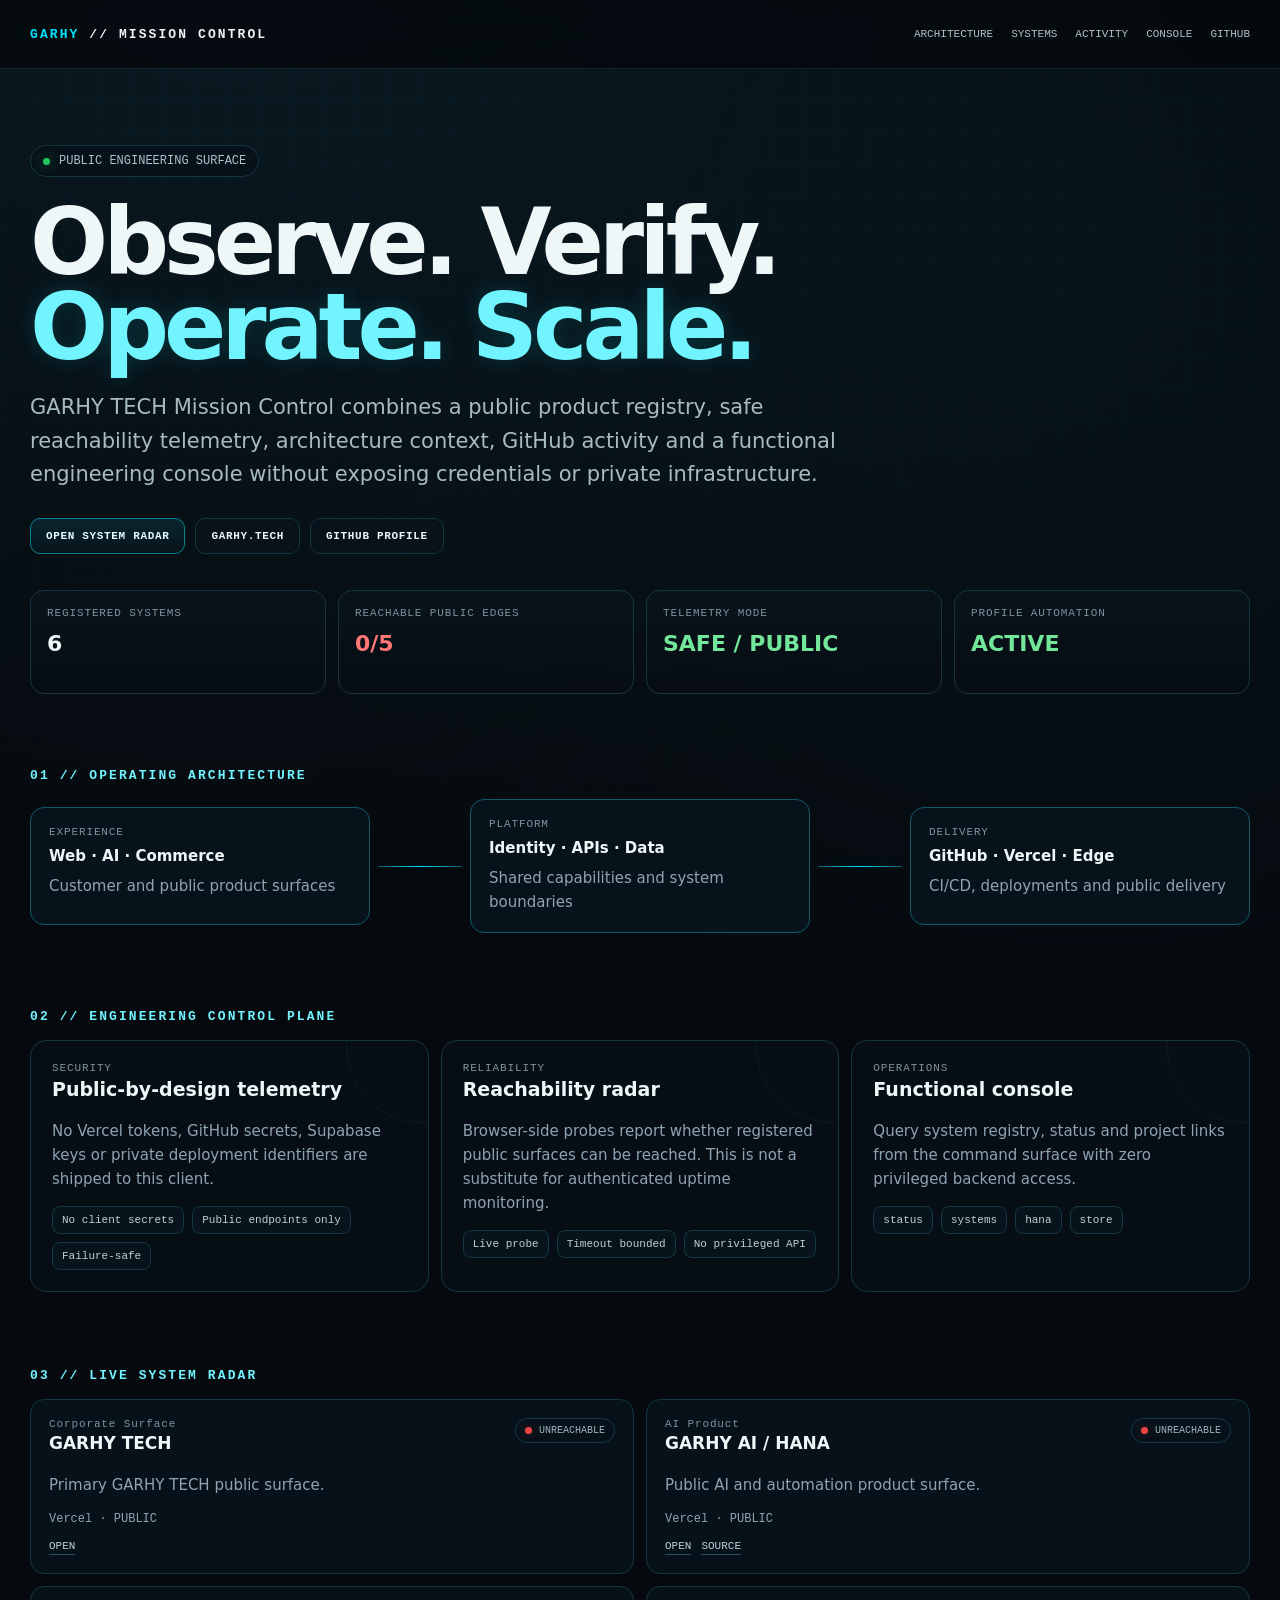
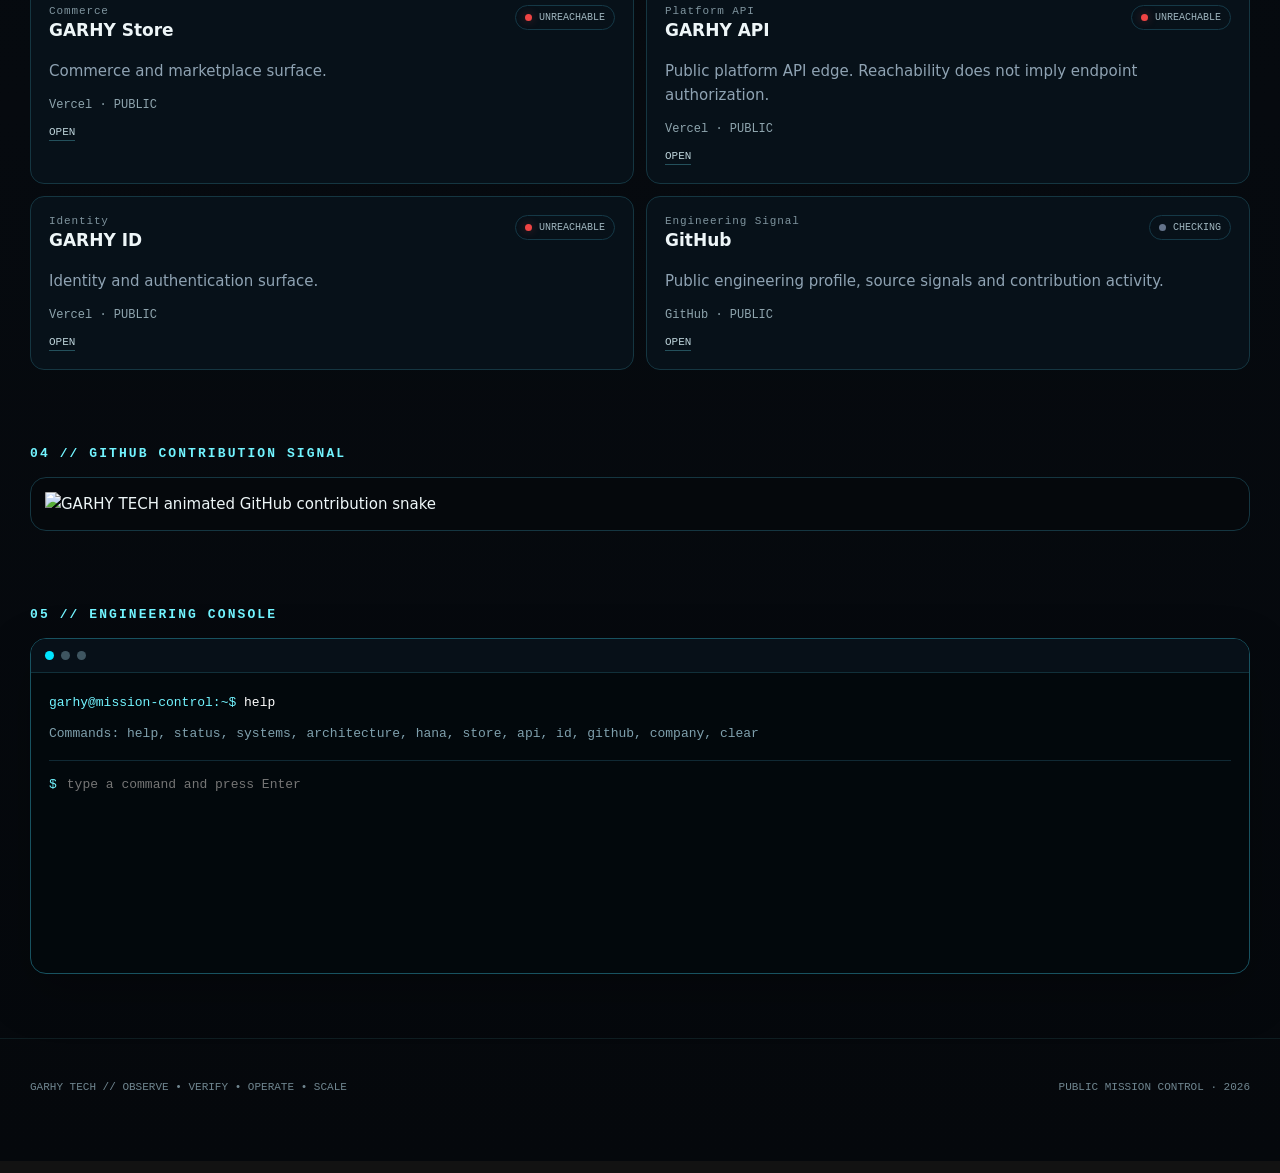
==== docs/index.html @ 60f79937 "feat(mission-control): upgrade command center to public engineering radar" ====
<!doctype html>
<html lang="en">
<head>
<meta charset="utf-8" />
<meta name="viewport" content="width=device-width,initial-scale=1" />
<meta name="theme-color" content="#05080c" />
<meta name="color-scheme" content="dark" />
<meta name="description" content="GARHY TECH Mission Control — public engineering telemetry, product registry, architecture and GitHub activity." />
<meta property="og:title" content="GARHY TECH // Mission Control" />
<meta property="og:description" content="Public engineering command surface for GARHY TECH systems, AI, commerce, APIs and identity." />
<meta property="og:type" content="website" />
<meta property="og:url" content="https://garhy-tech.github.io/Garhy-tech/" />
<meta name="twitter:card" content="summary_large_image" />
<title>GARHY TECH // Mission Control</title>
<style>
:root{--bg:#05080c;--panel:#081018;--panel2:#0b141d;--line:#153641;--line2:#0d5b68;--cyan:#00e5ff;--cyan2:#72f4ff;--muted:#8fa3b3;--text:#eef6f8;--ok:#22c55e;--warn:#f59e0b;--bad:#ef4444;--max:1220px}*{box-sizing:border-box}html{scroll-behavior:smooth}body{margin:0;min-height:100vh;background:radial-gradient(circle at 18% -4%,#0a1c24 0,transparent 34%),radial-gradient(circle at 85% 10%,#07141a 0,transparent 32%),linear-gradient(#05080c,#060a0f 62%,#05080c);color:var(--text);font:15px/1.6 Inter,ui-sans-serif,system-ui,-apple-system,BlinkMacSystemFont,"Segoe UI",sans-serif}body:before{content:"";position:fixed;inset:0;z-index:-1;pointer-events:none;background-image:linear-gradient(rgba(0,229,255,.03) 1px,transparent 1px),linear-gradient(90deg,rgba(0,229,255,.03) 1px,transparent 1px);background-size:32px 32px;mask-image:linear-gradient(to bottom,#000,transparent 88%)}a{color:inherit;text-decoration:none}.wrap{width:min(var(--max),calc(100% - 32px));margin:auto}.top{position:sticky;top:0;z-index:20;border-bottom:1px solid rgba(114,244,255,.11);background:rgba(5,8,12,.78);backdrop-filter:blur(14px)}.nav{height:68px;display:flex;align-items:center;justify-content:space-between}.brand{font:700 13px/1 ui-monospace,SFMono-Regular,Menlo,monospace;letter-spacing:.16em}.brand b{color:var(--cyan)}.navlinks{display:flex;gap:18px;color:#aec1c9;font:11px ui-monospace,monospace}.navlinks a:hover{color:var(--cyan2)}.hero{padding:76px 0 36px}.eyebrow{display:flex;gap:9px;align-items:center;width:max-content;padding:8px 12px;border:1px solid var(--line);border-radius:999px;background:rgba(8,16,24,.72);color:#aec2ca;font:12px ui-monospace,monospace}.dot{width:7px;height:7px;border-radius:50%;background:var(--ok);box-shadow:0 0 14px rgba(34,197,94,.65)}h1{max-width:940px;margin:24px 0 18px;font-size:clamp(44px,8vw,92px);line-height:.92;letter-spacing:-.055em}.accent{color:var(--cyan2);text-shadow:0 0 22px rgba(0,229,255,.16)}.lead{max-width:820px;color:#a8bbc3;font-size:clamp(17px,2vw,21px)}.actions{display:flex;flex-wrap:wrap;gap:10px;margin-top:26px}.btn{padding:11px 15px;border:1px solid var(--line);border-radius:10px;background:#07121a;font:700 11px ui-monospace,monospace;letter-spacing:.06em;transition:.18s transform,.18s border-color}.btn.primary{border-color:#0b8190;background:linear-gradient(180deg,#09242d,#07161c);color:#e4fdff}.btn:hover{transform:translateY(-1px);border-color:#168b9a}.kpis{display:grid;grid-template-columns:repeat(4,1fr);gap:12px;margin-top:36px}.kpi{min-height:104px;padding:16px;border:1px solid var(--line);border-radius:14px;background:linear-gradient(180deg,rgba(11,20,29,.88),rgba(7,13,19,.88))}.label{font:11px ui-monospace,monospace;color:#7f949e;letter-spacing:.08em}.value{margin-top:7px;font-size:22px;font-weight:750}.ok{color:#73e799}.warn{color:#f8bd59}.bad{color:#ff7777}.muted{color:var(--muted)}.section{padding:38px 0}.section h2{margin:0 0 16px;color:var(--cyan2);font:700 13px ui-monospace,monospace;letter-spacing:.16em}.grid2{display:grid;grid-template-columns:1.2fr .8fr;gap:14px}.grid3{display:grid;grid-template-columns:repeat(3,1fr);gap:12px}.card{position:relative;padding:21px;border:1px solid var(--line);border-radius:16px;background:rgba(8,16,24,.8);overflow:hidden}.card:after{content:"";position:absolute;right:-70px;top:-70px;width:150px;height:150px;border:1px solid rgba(0,229,255,.06);border-radius:50%}.card h3{margin:0 0 8px;font-size:19px}.stack{display:flex;flex-wrap:wrap;gap:8px;margin-top:15px}.chip{padding:7px 9px;border:1px solid #143845;border-radius:8px;background:#07141b;color:#bed0d7;font:11px ui-monospace,monospace}.architecture{display:grid;grid-template-columns:1fr 84px 1fr 84px 1fr;align-items:center;gap:8px}.node{padding:18px;border:1px solid var(--line2);border-radius:14px;background:#07131a;min-height:118px}.node strong{display:block;margin:6px 0}.connector{height:1px;background:linear-gradient(90deg,var(--line2),var(--cyan),var(--line2));box-shadow:0 0 12px rgba(0,229,255,.15)}.registry{display:grid;grid-template-columns:repeat(2,1fr);gap:12px}.system{padding:18px;border:1px solid var(--line);border-radius:14px;background:#071119;transition:.15s border-color,.15s transform}.system:hover{border-color:#1c6876;transform:translateY(-1px)}.systemtop{display:flex;align-items:flex-start;justify-content:space-between;gap:12px}.system h3{margin:0;font-size:17px}.pill{display:inline-flex;gap:7px;align-items:center;padding:6px 9px;border:1px solid #153947;border-radius:999px;font:10px ui-monospace,monospace;color:#9fb5be}.probe{width:7px;height:7px;border-radius:50%;background:#64748b}.probe.ok{background:var(--ok);box-shadow:0 0 10px rgba(34,197,94,.45)}.probe.bad{background:var(--bad);box-shadow:0 0 10px rgba(239,68,68,.35)}.meta{margin-top:11px;color:#8fa5ae;font:12px ui-monospace,monospace}.systemlinks{display:flex;gap:10px;margin-top:14px;font:11px ui-monospace,monospace;color:#bcd2d9}.systemlinks a{padding-bottom:2px;border-bottom:1px solid #24515c}.snake{display:block;width:100%;padding:14px;border:1px solid var(--line);border-radius:16px;background:#05080c}.terminal{border:1px solid #185260;border-radius:16px;background:#02080c;overflow:hidden;box-shadow:0 18px 50px rgba(0,0,0,.25)}.termhead{display:flex;gap:7px;padding:12px 14px;border-bottom:1px solid #11303a;background:#071018}.termhead i{width:9px;height:9px;border-radius:50%;background:#3e5560}.termhead i:first-child{background:#00e5ff}.screen{padding:18px;min-height:300px;color:#b8cad2;font:13px/1.8 ui-monospace,SFMono-Regular,Menlo,monospace}.prompt{color:var(--cyan2)}.command{color:white}.termout{margin:8px 0 14px;color:#7fa0ad;white-space:pre-wrap}.inputrow{display:flex;gap:8px;align-items:center;padding-top:12px;border-top:1px solid #102934}.inputrow input{flex:1;border:0;outline:0;background:transparent;color:#dffcff;font:13px ui-monospace,monospace}.footer{margin-top:26px;padding:42px 0 68px;border-top:1px solid rgba(114,244,255,.09);color:#708690;font:11px ui-monospace,monospace}.footer .row{display:flex;justify-content:space-between;gap:20px;flex-wrap:wrap}.loading{opacity:.66}@media(max-width:900px){.kpis,.grid3{grid-template-columns:1fr 1fr}.grid2{grid-template-columns:1fr}.architecture{grid-template-columns:1fr}.connector{width:1px;height:36px;margin:auto;background:linear-gradient(var(--line2),var(--cyan),var(--line2))}}@media(max-width:620px){.navlinks{display:none}.kpis,.grid3,.registry{grid-template-columns:1fr}.hero{padding-top:56px}.wrap{width:min(var(--max),calc(100% - 22px))}h1{font-size:52px}}@media(prefers-reduced-motion:reduce){html{scroll-behavior:auto}.btn,.system{transition:none}}
</style>
</head>
<body>
<header class="top"><div class="wrap nav"><div class="brand"><b>GARHY</b> // MISSION CONTROL</div><nav class="navlinks"><a href="#architecture">ARCHITECTURE</a><a href="#registry">SYSTEMS</a><a href="#activity">ACTIVITY</a><a href="#terminal">CONSOLE</a><a href="https://github.com/Garhy-tech">GITHUB</a></nav></div></header>
<main>
<section class="hero"><div class="wrap"><div class="eyebrow"><span class="dot"></span> PUBLIC ENGINEERING SURFACE</div><h1>Observe. Verify.<br><span class="accent">Operate. Scale.</span></h1><p class="lead">GARHY TECH Mission Control combines a public product registry, safe reachability telemetry, architecture context, GitHub activity and a functional engineering console without exposing credentials or private infrastructure.</p><div class="actions"><a class="btn primary" href="#registry">OPEN SYSTEM RADAR</a><a class="btn" href="https://garhy.tech">GARHY.TECH</a><a class="btn" href="https://github.com/Garhy-tech">GITHUB PROFILE</a></div><div class="kpis"><div class="kpi"><div class="label">REGISTERED SYSTEMS</div><div class="value" id="kpiSystems">—</div></div><div class="kpi"><div class="label">REACHABLE PUBLIC EDGES</div><div class="value" id="kpiHealthy">—</div></div><div class="kpi"><div class="label">TELEMETRY MODE</div><div class="value ok">SAFE / PUBLIC</div></div><div class="kpi"><div class="label">PROFILE AUTOMATION</div><div class="value ok">ACTIVE</div></div></div></div></section>
<section class="section" id="architecture"><div class="wrap"><h2>01 // OPERATING ARCHITECTURE</h2><div class="architecture"><div class="node"><div class="label">EXPERIENCE</div><strong>Web · AI · Commerce</strong><span class="muted">Customer and public product surfaces</span></div><div class="connector"></div><div class="node"><div class="label">PLATFORM</div><strong>Identity · APIs · Data</strong><span class="muted">Shared capabilities and system boundaries</span></div><div class="connector"></div><div class="node"><div class="label">DELIVERY</div><strong>GitHub · Vercel · Edge</strong><span class="muted">CI/CD, deployments and public delivery</span></div></div></div></section>
<section class="section"><div class="wrap"><h2>02 // ENGINEERING CONTROL PLANE</h2><div class="grid3"><article class="card"><div class="label">SECURITY</div><h3>Public-by-design telemetry</h3><p class="muted">No Vercel tokens, GitHub secrets, Supabase keys or private deployment identifiers are shipped to this client.</p><div class="stack"><span class="chip">No client secrets</span><span class="chip">Public endpoints only</span><span class="chip">Failure-safe</span></div></article><article class="card"><div class="label">RELIABILITY</div><h3>Reachability radar</h3><p class="muted">Browser-side probes report whether registered public surfaces can be reached. This is not a substitute for authenticated uptime monitoring.</p><div class="stack"><span class="chip">Live probe</span><span class="chip">Timeout bounded</span><span class="chip">No privileged API</span></div></article><article class="card"><div class="label">OPERATIONS</div><h3>Functional console</h3><p class="muted">Query system registry, status and project links from the command surface with zero privileged backend access.</p><div class="stack"><span class="chip">status</span><span class="chip">systems</span><span class="chip">hana</span><span class="chip">store</span></div></article></div></div></section>
<section class="section" id="registry"><div class="wrap"><h2>03 // LIVE SYSTEM RADAR</h2><div id="systems" class="registry loading" aria-live="polite"></div></div></section>
<section class="section" id="activity"><div class="wrap"><h2>04 // GITHUB CONTRIBUTION SIGNAL</h2><img class="snake" src="https://raw.githubusercontent.com/Garhy-tech/Garhy-tech/main/assets/github-contribution-grid-snake.svg" alt="GARHY TECH animated GitHub contribution snake" loading="lazy" /></div></section>
<section class="section" id="terminal"><div class="wrap"><h2>05 // ENGINEERING CONSOLE</h2><div class="terminal"><div class="termhead"><i></i><i></i><i></i></div><div class="screen" id="screen"><div><span class="prompt">garhy@mission-control:~$</span> <span class="command">help</span></div><div class="termout">Commands: help, status, systems, architecture, hana, store, api, id, github, company, clear</div><div id="history"></div><div class="inputrow"><span class="prompt">$</span><input id="cmd" autocomplete="off" spellcheck="false" aria-label="Mission Control command input" placeholder="type a command and press Enter" /></div></div></div></div></section>
</main>
<footer class="footer"><div class="wrap row"><span>GARHY TECH // OBSERVE • VERIFY • OPERATE • SCALE</span><span>PUBLIC MISSION CONTROL · 2026</span></div></footer>
<script>
const state={systems:[],health:new Map()};
const systemsEl=document.getElementById('systems'),kpiSystems=document.getElementById('kpiSystems'),kpiHealthy=document.getElementById('kpiHealthy');
const escapeHtml=s=>String(s).replace(/[&<>"']/g,c=>({'&':'&amp;','<':'&lt;','>':'&gt;','"':'&quot;',"'":'&#39;'}[c]));
async function loadRegistry(){
  try{
    const res=await fetch('./data/registry.json',{cache:'no-store'});if(!res.ok)throw new Error('registry');
    const data=await res.json();state.systems=Array.isArray(data.systems)?data.systems:[];kpiSystems.textContent=state.systems.length;renderSystems();await probeAll();
  }catch(e){systemsEl.classList.remove('loading');systemsEl.innerHTML='<article class="system"><h3>Registry unavailable</h3><p class="muted">Mission Control could not load the public system registry.</p></article>';kpiSystems.textContent='ERR';kpiHealthy.textContent='—';}
}
function renderSystems(){systemsEl.classList.remove('loading');systemsEl.innerHTML=state.systems.map(s=>{const health=state.health.get(s.id)||'pending';const status=health==='ok'?'REACHABLE':health==='bad'?'UNREACHABLE':'CHECKING';const klass=health==='ok'?'ok':health==='bad'?'bad':'';const github=s.github?`<a href="${escapeHtml(s.github)}">SOURCE</a>`:'';return `<article class="system"><div class="systemtop"><div><div class="label">${escapeHtml(s.role)}</div><h3>${escapeHtml(s.name)}</h3></div><div class="pill"><span class="probe ${klass}"></span>${status}</div></div><p class="muted">${escapeHtml(s.detail||'')}</p><div class="meta">${escapeHtml(s.provider)} · ${escapeHtml(s.visibility.toUpperCase())}</div><div class="systemlinks"><a href="${escapeHtml(s.url)}">OPEN</a>${github}</div></article>`}).join('');}
async function probe(s){if(!s.probe){state.health.set(s.id,'na');return}const controller=new AbortController();const timer=setTimeout(()=>controller.abort(),5000);try{await fetch(s.url,{mode:'no-cors',cache:'no-store',signal:controller.signal});state.health.set(s.id,'ok')}catch(e){state.health.set(s.id,'bad')}finally{clearTimeout(timer)}}
async function probeAll(){await Promise.all(state.systems.map(probe));renderSystems();const probed=state.systems.filter(s=>s.probe);const healthy=probed.filter(s=>state.health.get(s.id)==='ok').length;kpiHealthy.textContent=`${healthy}/${probed.length}`;kpiHealthy.className='value '+(healthy===probed.length?'ok':healthy?'warn':'bad');}
const input=document.getElementById('cmd'),history=document.getElementById('history');
function line(cmd,text){const box=document.createElement('div');box.innerHTML='<div><span class="prompt">garhy@mission-control:~$</span> <span class="command"></span></div><div class="termout"></div>';box.querySelector('.command').textContent=cmd;box.querySelector('.termout').textContent=text;history.appendChild(box);box.scrollIntoView({behavior:'smooth',block:'nearest'});}
function systemById(id){return state.systems.find(s=>s.id===id)}
function systemText(s){if(!s)return'System not registered.';const h=state.health.get(s.id);return`${s.name}\nrole: ${s.role}\nprovider: ${s.provider}\npublic-url: ${s.url}\nreachability: ${h==='ok'?'REACHABLE':h==='bad'?'UNREACHABLE':'NOT PROBED'}`}
function command(c){const probed=state.systems.filter(s=>s.probe),healthy=probed.filter(s=>state.health.get(s.id)==='ok').length;const map={help:'Commands: help, status, systems, architecture, hana, store, api, id, github, company, clear',status:`mission-control: ONLINE\nregistry: ${state.systems.length} systems\npublic-reachability: ${healthy}/${probed.length}\ntelemetry: SAFE / PUBLIC\nprofile-automation: ACTIVE`,systems:state.systems.map(s=>`${s.id.padEnd(10)} ${s.name}`).join('\n')||'Registry loading…',architecture:'EXPERIENCE -> PLATFORM -> DELIVERY\nWeb/AI/Commerce -> Identity/APIs/Data -> GitHub/Vercel/Edge',hana:systemText(systemById('hana')),store:systemText(systemById('store')),api:systemText(systemById('api')),id:systemText(systemById('identity')),github:'Opening GitHub profile…',company:'Opening garhy.tech…'};return map[c]||'Unknown command. Type help.'}
input.addEventListener('keydown',e=>{if(e.key!=='Enter')return;const c=input.value.trim().toLowerCase();input.value='';if(!c)return;if(c==='clear'){history.innerHTML='';return}line(c,command(c));if(c==='github')setTimeout(()=>location.href='https://github.com/Garhy-tech',300);if(c==='company')setTimeout(()=>location.href='https://garhy.tech',300)});
loadRegistry();input.focus();
</script>
</body>
</html>
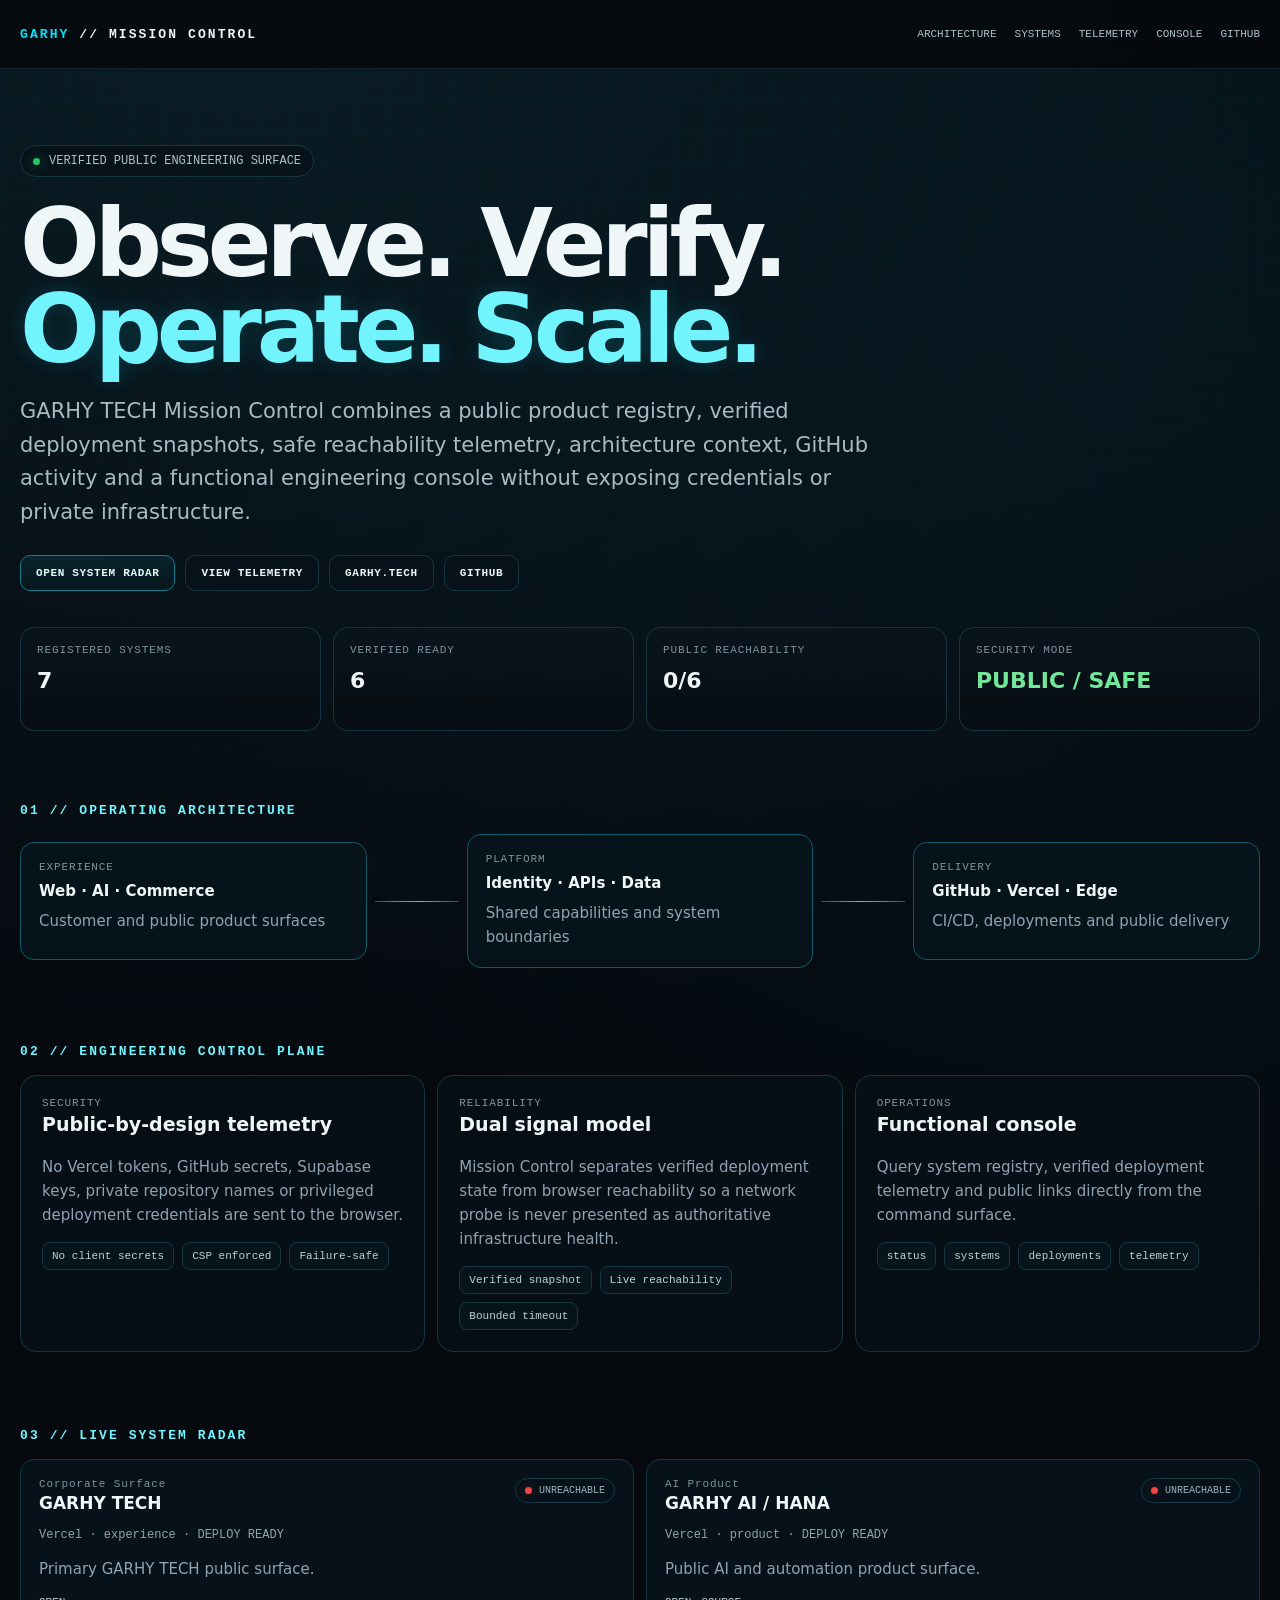
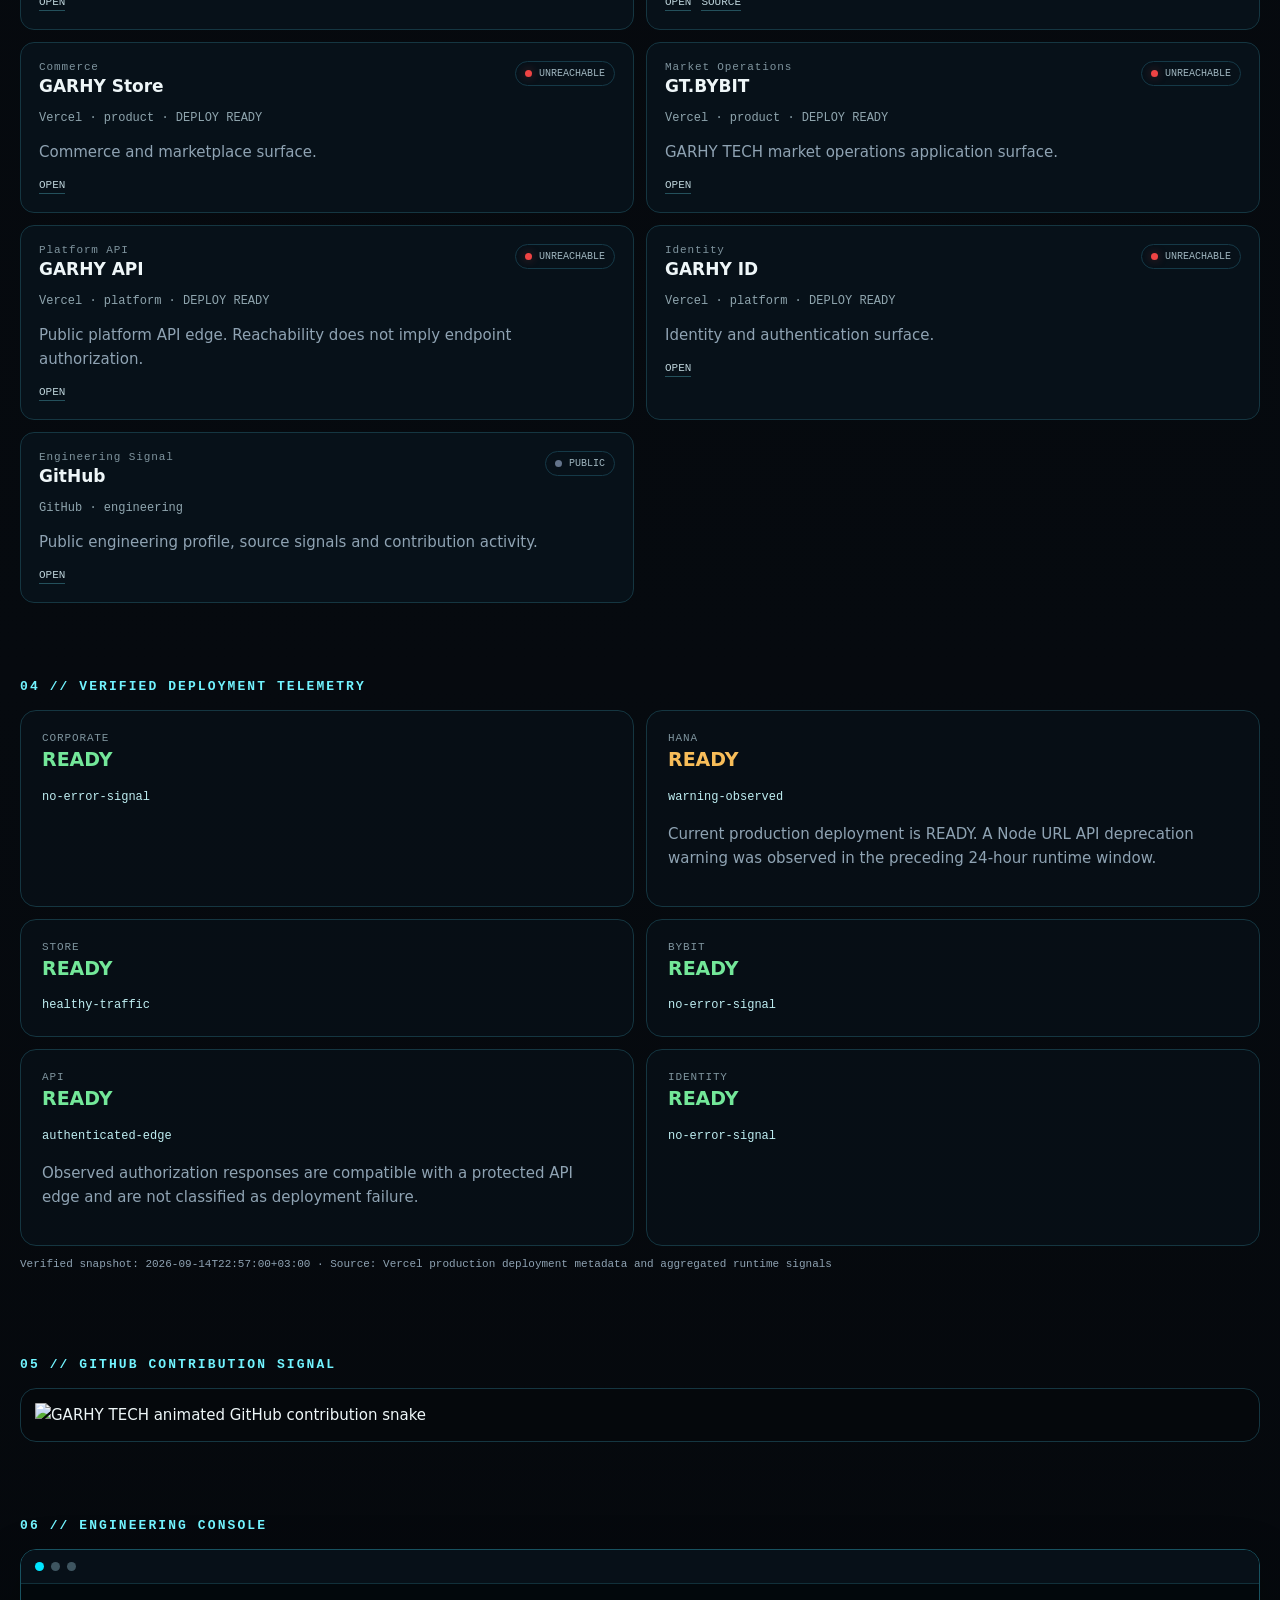
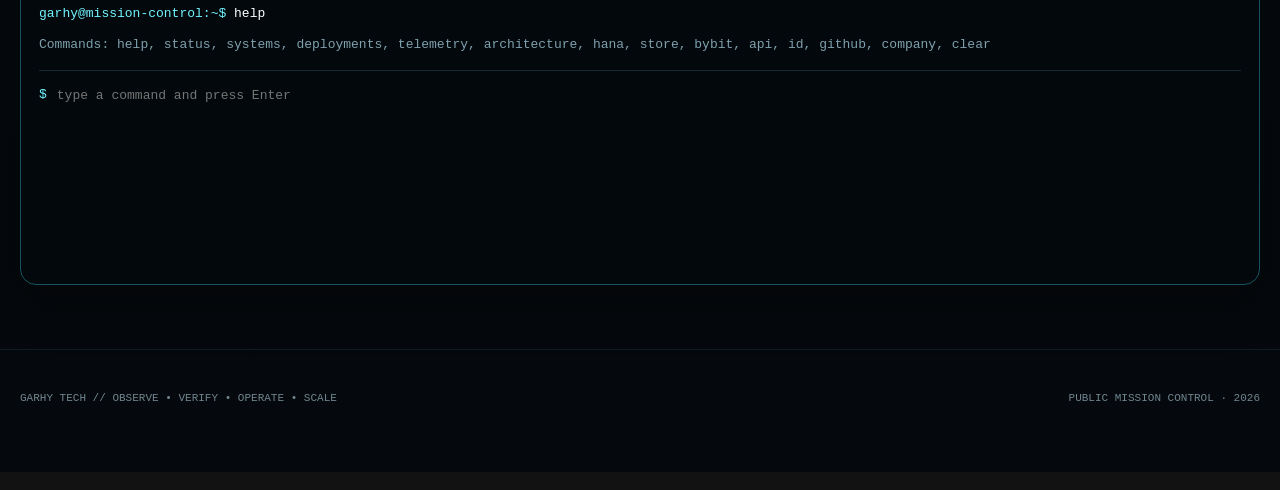
==== commit 4d3a942d: "feat(mission-control): harden telemetry UX security and operations console" ====
--- a/docs/index.html
+++ b/docs/index.html
@@ -5,48 +5,48 @@
 <meta name="viewport" content="width=device-width,initial-scale=1" />
 <meta name="theme-color" content="#05080c" />
 <meta name="color-scheme" content="dark" />
-<meta name="description" content="GARHY TECH Mission Control — public engineering telemetry, product registry, architecture and GitHub activity." />
+<meta name="description" content="GARHY TECH Mission Control — verified public engineering telemetry, system registry, architecture and GitHub activity." />
+<meta http-equiv="Content-Security-Policy" content="default-src 'self'; img-src 'self' data: https://raw.githubusercontent.com; style-src 'self' 'unsafe-inline'; script-src 'self' 'unsafe-inline'; connect-src 'self' https://garhy.tech https://*.garhy.tech https://*.vercel.app https://github.com https://raw.githubusercontent.com; base-uri 'self'; form-action 'none'; frame-ancestors 'none'; upgrade-insecure-requests" />
 <meta property="og:title" content="GARHY TECH // Mission Control" />
-<meta property="og:description" content="Public engineering command surface for GARHY TECH systems, AI, commerce, APIs and identity." />
+<meta property="og:description" content="Verified public engineering telemetry, architecture and system radar for GARHY TECH." />
 <meta property="og:type" content="website" />
 <meta property="og:url" content="https://garhy-tech.github.io/Garhy-tech/" />
-<meta name="twitter:card" content="summary_large_image" />
+<meta name="twitter:card" content="summary" />
+<link rel="canonical" href="https://garhy-tech.github.io/Garhy-tech/" />
+<link rel="manifest" href="./manifest.webmanifest" />
 <title>GARHY TECH // Mission Control</title>
+<script type="application/ld+json">{"@context":"https://schema.org","@type":"Organization","name":"GARHY TECH","url":"https://garhy.tech","sameAs":["https://github.com/Garhy-tech"]}</script>
 <style>
-:root{--bg:#05080c;--panel:#081018;--panel2:#0b141d;--line:#153641;--line2:#0d5b68;--cyan:#00e5ff;--cyan2:#72f4ff;--muted:#8fa3b3;--text:#eef6f8;--ok:#22c55e;--warn:#f59e0b;--bad:#ef4444;--max:1220px}*{box-sizing:border-box}html{scroll-behavior:smooth}body{margin:0;min-height:100vh;background:radial-gradient(circle at 18% -4%,#0a1c24 0,transparent 34%),radial-gradient(circle at 85% 10%,#07141a 0,transparent 32%),linear-gradient(#05080c,#060a0f 62%,#05080c);color:var(--text);font:15px/1.6 Inter,ui-sans-serif,system-ui,-apple-system,BlinkMacSystemFont,"Segoe UI",sans-serif}body:before{content:"";position:fixed;inset:0;z-index:-1;pointer-events:none;background-image:linear-gradient(rgba(0,229,255,.03) 1px,transparent 1px),linear-gradient(90deg,rgba(0,229,255,.03) 1px,transparent 1px);background-size:32px 32px;mask-image:linear-gradient(to bottom,#000,transparent 88%)}a{color:inherit;text-decoration:none}.wrap{width:min(var(--max),calc(100% - 32px));margin:auto}.top{position:sticky;top:0;z-index:20;border-bottom:1px solid rgba(114,244,255,.11);background:rgba(5,8,12,.78);backdrop-filter:blur(14px)}.nav{height:68px;display:flex;align-items:center;justify-content:space-between}.brand{font:700 13px/1 ui-monospace,SFMono-Regular,Menlo,monospace;letter-spacing:.16em}.brand b{color:var(--cyan)}.navlinks{display:flex;gap:18px;color:#aec1c9;font:11px ui-monospace,monospace}.navlinks a:hover{color:var(--cyan2)}.hero{padding:76px 0 36px}.eyebrow{display:flex;gap:9px;align-items:center;width:max-content;padding:8px 12px;border:1px solid var(--line);border-radius:999px;background:rgba(8,16,24,.72);color:#aec2ca;font:12px ui-monospace,monospace}.dot{width:7px;height:7px;border-radius:50%;background:var(--ok);box-shadow:0 0 14px rgba(34,197,94,.65)}h1{max-width:940px;margin:24px 0 18px;font-size:clamp(44px,8vw,92px);line-height:.92;letter-spacing:-.055em}.accent{color:var(--cyan2);text-shadow:0 0 22px rgba(0,229,255,.16)}.lead{max-width:820px;color:#a8bbc3;font-size:clamp(17px,2vw,21px)}.actions{display:flex;flex-wrap:wrap;gap:10px;margin-top:26px}.btn{padding:11px 15px;border:1px solid var(--line);border-radius:10px;background:#07121a;font:700 11px ui-monospace,monospace;letter-spacing:.06em;transition:.18s transform,.18s border-color}.btn.primary{border-color:#0b8190;background:linear-gradient(180deg,#09242d,#07161c);color:#e4fdff}.btn:hover{transform:translateY(-1px);border-color:#168b9a}.kpis{display:grid;grid-template-columns:repeat(4,1fr);gap:12px;margin-top:36px}.kpi{min-height:104px;padding:16px;border:1px solid var(--line);border-radius:14px;background:linear-gradient(180deg,rgba(11,20,29,.88),rgba(7,13,19,.88))}.label{font:11px ui-monospace,monospace;color:#7f949e;letter-spacing:.08em}.value{margin-top:7px;font-size:22px;font-weight:750}.ok{color:#73e799}.warn{color:#f8bd59}.bad{color:#ff7777}.muted{color:var(--muted)}.section{padding:38px 0}.section h2{margin:0 0 16px;color:var(--cyan2);font:700 13px ui-monospace,monospace;letter-spacing:.16em}.grid2{display:grid;grid-template-columns:1.2fr .8fr;gap:14px}.grid3{display:grid;grid-template-columns:repeat(3,1fr);gap:12px}.card{position:relative;padding:21px;border:1px solid var(--line);border-radius:16px;background:rgba(8,16,24,.8);overflow:hidden}.card:after{content:"";position:absolute;right:-70px;top:-70px;width:150px;height:150px;border:1px solid rgba(0,229,255,.06);border-radius:50%}.card h3{margin:0 0 8px;font-size:19px}.stack{display:flex;flex-wrap:wrap;gap:8px;margin-top:15px}.chip{padding:7px 9px;border:1px solid #143845;border-radius:8px;background:#07141b;color:#bed0d7;font:11px ui-monospace,monospace}.architecture{display:grid;grid-template-columns:1fr 84px 1fr 84px 1fr;align-items:center;gap:8px}.node{padding:18px;border:1px solid var(--line2);border-radius:14px;background:#07131a;min-height:118px}.node strong{display:block;margin:6px 0}.connector{height:1px;background:linear-gradient(90deg,var(--line2),var(--cyan),var(--line2));box-shadow:0 0 12px rgba(0,229,255,.15)}.registry{display:grid;grid-template-columns:repeat(2,1fr);gap:12px}.system{padding:18px;border:1px solid var(--line);border-radius:14px;background:#071119;transition:.15s border-color,.15s transform}.system:hover{border-color:#1c6876;transform:translateY(-1px)}.systemtop{display:flex;align-items:flex-start;justify-content:space-between;gap:12px}.system h3{margin:0;font-size:17px}.pill{display:inline-flex;gap:7px;align-items:center;padding:6px 9px;border:1px solid #153947;border-radius:999px;font:10px ui-monospace,monospace;color:#9fb5be}.probe{width:7px;height:7px;border-radius:50%;background:#64748b}.probe.ok{background:var(--ok);box-shadow:0 0 10px rgba(34,197,94,.45)}.probe.bad{background:var(--bad);box-shadow:0 0 10px rgba(239,68,68,.35)}.meta{margin-top:11px;color:#8fa5ae;font:12px ui-monospace,monospace}.systemlinks{display:flex;gap:10px;margin-top:14px;font:11px ui-monospace,monospace;color:#bcd2d9}.systemlinks a{padding-bottom:2px;border-bottom:1px solid #24515c}.snake{display:block;width:100%;padding:14px;border:1px solid var(--line);border-radius:16px;background:#05080c}.terminal{border:1px solid #185260;border-radius:16px;background:#02080c;overflow:hidden;box-shadow:0 18px 50px rgba(0,0,0,.25)}.termhead{display:flex;gap:7px;padding:12px 14px;border-bottom:1px solid #11303a;background:#071018}.termhead i{width:9px;height:9px;border-radius:50%;background:#3e5560}.termhead i:first-child{background:#00e5ff}.screen{padding:18px;min-height:300px;color:#b8cad2;font:13px/1.8 ui-monospace,SFMono-Regular,Menlo,monospace}.prompt{color:var(--cyan2)}.command{color:white}.termout{margin:8px 0 14px;color:#7fa0ad;white-space:pre-wrap}.inputrow{display:flex;gap:8px;align-items:center;padding-top:12px;border-top:1px solid #102934}.inputrow input{flex:1;border:0;outline:0;background:transparent;color:#dffcff;font:13px ui-monospace,monospace}.footer{margin-top:26px;padding:42px 0 68px;border-top:1px solid rgba(114,244,255,.09);color:#708690;font:11px ui-monospace,monospace}.footer .row{display:flex;justify-content:space-between;gap:20px;flex-wrap:wrap}.loading{opacity:.66}@media(max-width:900px){.kpis,.grid3{grid-template-columns:1fr 1fr}.grid2{grid-template-columns:1fr}.architecture{grid-template-columns:1fr}.connector{width:1px;height:36px;margin:auto;background:linear-gradient(var(--line2),var(--cyan),var(--line2))}}@media(max-width:620px){.navlinks{display:none}.kpis,.grid3,.registry{grid-template-columns:1fr}.hero{padding-top:56px}.wrap{width:min(var(--max),calc(100% - 22px))}h1{font-size:52px}}@media(prefers-reduced-motion:reduce){html{scroll-behavior:auto}.btn,.system{transition:none}}
+:root{--bg:#05080c;--panel:#081018;--panel2:#0b141d;--line:#153641;--line2:#0d5b68;--cyan:#00e5ff;--cyan2:#72f4ff;--muted:#8fa3b3;--text:#eef6f8;--ok:#22c55e;--warn:#f59e0b;--bad:#ef4444;--max:1240px}*{box-sizing:border-box}html{scroll-behavior:smooth}body{margin:0;min-height:100vh;background:radial-gradient(circle at 15% -5%,#0b2029 0,transparent 32%),radial-gradient(circle at 88% 8%,#07151d 0,transparent 30%),linear-gradient(#05080c,#060a0f 62%,#05080c);color:var(--text);font:15px/1.6 Inter,ui-sans-serif,system-ui,-apple-system,BlinkMacSystemFont,"Segoe UI",sans-serif}body:before{content:"";position:fixed;inset:0;z-index:-1;pointer-events:none;background-image:linear-gradient(rgba(0,229,255,.028) 1px,transparent 1px),linear-gradient(90deg,rgba(0,229,255,.028) 1px,transparent 1px);background-size:32px 32px;mask-image:linear-gradient(to bottom,#000,transparent 90%)}a{color:inherit;text-decoration:none}.wrap{width:min(var(--max),calc(100% - 32px));margin:auto}.top{position:sticky;top:0;z-index:20;border-bottom:1px solid rgba(114,244,255,.11);background:rgba(5,8,12,.82);backdrop-filter:blur(16px)}.nav{height:68px;display:flex;align-items:center;justify-content:space-between}.brand{font:700 13px ui-monospace,SFMono-Regular,Menlo,monospace;letter-spacing:.16em}.brand b{color:var(--cyan)}.navlinks{display:flex;gap:18px;color:#aec1c9;font:11px ui-monospace,monospace}.navlinks a:hover{color:var(--cyan2)}.hero{padding:76px 0 34px}.eyebrow{display:flex;gap:9px;align-items:center;width:max-content;padding:8px 12px;border:1px solid var(--line);border-radius:999px;background:rgba(8,16,24,.72);color:#aec2ca;font:12px ui-monospace,monospace}.dot{width:7px;height:7px;border-radius:50%;background:var(--ok);box-shadow:0 0 14px rgba(34,197,94,.65)}h1{max-width:980px;margin:24px 0 18px;font-size:clamp(46px,8vw,94px);line-height:.92;letter-spacing:-.055em}.accent{color:var(--cyan2);text-shadow:0 0 22px rgba(0,229,255,.16)}.lead{max-width:860px;color:#a8bbc3;font-size:clamp(17px,2vw,21px)}.actions{display:flex;flex-wrap:wrap;gap:10px;margin-top:26px}.btn{padding:11px 15px;border:1px solid var(--line);border-radius:10px;background:#07121a;font:700 11px ui-monospace,monospace;letter-spacing:.06em;transition:.18s transform,.18s border-color}.btn.primary{border-color:#0b8190;background:linear-gradient(180deg,#09242d,#07161c);color:#e4fdff}.btn:hover{transform:translateY(-1px);border-color:#168b9a}.kpis{display:grid;grid-template-columns:repeat(4,1fr);gap:12px;margin-top:36px}.kpi{min-height:104px;padding:16px;border:1px solid var(--line);border-radius:14px;background:linear-gradient(180deg,rgba(11,20,29,.88),rgba(7,13,19,.88))}.label{font:11px ui-monospace,monospace;color:#7f949e;letter-spacing:.08em}.value{margin-top:7px;font-size:22px;font-weight:750}.ok{color:#73e799}.warn{color:#f8bd59}.bad{color:#ff7777}.muted{color:var(--muted)}.section{padding:38px 0}.section h2{margin:0 0 16px;color:var(--cyan2);font:700 13px ui-monospace,monospace;letter-spacing:.16em}.architecture{display:grid;grid-template-columns:1fr 84px 1fr 84px 1fr;align-items:center;gap:8px}.node{padding:18px;border:1px solid var(--line2);border-radius:14px;background:#07131a;min-height:118px}.node strong{display:block;margin:6px 0}.connector{height:1px;background:linear-gradient(90deg,var(--line2),var(--cyan),var(--line2));box-shadow:0 0 12px rgba(0,229,255,.15)}.grid3{display:grid;grid-template-columns:repeat(3,1fr);gap:12px}.card{position:relative;padding:21px;border:1px solid var(--line);border-radius:16px;background:rgba(8,16,24,.82);overflow:hidden}.card h3{margin:0 0 8px;font-size:19px}.stack{display:flex;flex-wrap:wrap;gap:8px;margin-top:15px}.chip{padding:7px 9px;border:1px solid #143845;border-radius:8px;background:#07141b;color:#bed0d7;font:11px ui-monospace,monospace}.registry{display:grid;grid-template-columns:repeat(2,1fr);gap:12px}.system{padding:18px;border:1px solid var(--line);border-radius:14px;background:#071119;transition:.15s border-color,.15s transform}.system:hover{border-color:#1c6876;transform:translateY(-1px)}.systemtop{display:flex;align-items:flex-start;justify-content:space-between;gap:12px}.system h3{margin:0;font-size:17px}.pill{display:inline-flex;gap:7px;align-items:center;padding:6px 9px;border:1px solid #153947;border-radius:999px;font:10px ui-monospace,monospace;color:#9fb5be}.probe{width:7px;height:7px;border-radius:50%;background:#64748b}.probe.ok{background:var(--ok);box-shadow:0 0 10px rgba(34,197,94,.45)}.probe.warn{background:var(--warn);box-shadow:0 0 10px rgba(245,158,11,.35)}.probe.bad{background:var(--bad);box-shadow:0 0 10px rgba(239,68,68,.35)}.meta{margin-top:11px;color:#8fa5ae;font:12px ui-monospace,monospace}.systemlinks{display:flex;gap:10px;margin-top:14px;font:11px ui-monospace,monospace;color:#bcd2d9}.systemlinks a{padding-bottom:2px;border-bottom:1px solid #24515c}.telemetry{display:grid;grid-template-columns:1fr 1fr;gap:12px}.telemetry .card code{font:12px ui-monospace,monospace;color:#bfeef2}.snake{display:block;width:100%;padding:14px;border:1px solid var(--line);border-radius:16px;background:#05080c}.terminal{border:1px solid #185260;border-radius:16px;background:#02080c;overflow:hidden;box-shadow:0 18px 50px rgba(0,0,0,.25)}.termhead{display:flex;gap:7px;padding:12px 14px;border-bottom:1px solid #11303a;background:#071018}.termhead i{width:9px;height:9px;border-radius:50%;background:#3e5560}.termhead i:first-child{background:#00e5ff}.screen{padding:18px;min-height:300px;color:#b8cad2;font:13px/1.8 ui-monospace,SFMono-Regular,Menlo,monospace}.prompt{color:var(--cyan2)}.command{color:white}.termout{margin:8px 0 14px;color:#7fa0ad;white-space:pre-wrap}.inputrow{display:flex;gap:8px;align-items:center;padding-top:12px;border-top:1px solid #102934}.inputrow input{flex:1;border:0;outline:0;background:transparent;color:#dffcff;font:13px ui-monospace,monospace}.footer{margin-top:26px;padding:42px 0 68px;border-top:1px solid rgba(114,244,255,.09);color:#708690;font:11px ui-monospace,monospace}.footer .row{display:flex;justify-content:space-between;gap:20px;flex-wrap:wrap}.loading{opacity:.66}@media(max-width:900px){.kpis,.grid3,.telemetry{grid-template-columns:1fr 1fr}.architecture{grid-template-columns:1fr}.connector{width:1px;height:36px;margin:auto;background:linear-gradient(var(--line2),var(--cyan),var(--line2))}}@media(max-width:620px){.navlinks{display:none}.kpis,.grid3,.registry,.telemetry{grid-template-columns:1fr}.hero{padding-top:56px}.wrap{width:min(var(--max),calc(100% - 22px))}h1{font-size:52px}}@media(prefers-reduced-motion:reduce){html{scroll-behavior:auto}.btn,.system{transition:none}}
 </style>
 </head>
 <body>
-<header class="top"><div class="wrap nav"><div class="brand"><b>GARHY</b> // MISSION CONTROL</div><nav class="navlinks"><a href="#architecture">ARCHITECTURE</a><a href="#registry">SYSTEMS</a><a href="#activity">ACTIVITY</a><a href="#terminal">CONSOLE</a><a href="https://github.com/Garhy-tech">GITHUB</a></nav></div></header>
+<header class="top"><div class="wrap nav"><div class="brand"><b>GARHY</b> // MISSION CONTROL</div><nav class="navlinks"><a href="#architecture">ARCHITECTURE</a><a href="#registry">SYSTEMS</a><a href="#telemetry">TELEMETRY</a><a href="#terminal">CONSOLE</a><a href="https://github.com/Garhy-tech">GITHUB</a></nav></div></header>
 <main>
-<section class="hero"><div class="wrap"><div class="eyebrow"><span class="dot"></span> PUBLIC ENGINEERING SURFACE</div><h1>Observe. Verify.<br><span class="accent">Operate. Scale.</span></h1><p class="lead">GARHY TECH Mission Control combines a public product registry, safe reachability telemetry, architecture context, GitHub activity and a functional engineering console without exposing credentials or private infrastructure.</p><div class="actions"><a class="btn primary" href="#registry">OPEN SYSTEM RADAR</a><a class="btn" href="https://garhy.tech">GARHY.TECH</a><a class="btn" href="https://github.com/Garhy-tech">GITHUB PROFILE</a></div><div class="kpis"><div class="kpi"><div class="label">REGISTERED SYSTEMS</div><div class="value" id="kpiSystems">—</div></div><div class="kpi"><div class="label">REACHABLE PUBLIC EDGES</div><div class="value" id="kpiHealthy">—</div></div><div class="kpi"><div class="label">TELEMETRY MODE</div><div class="value ok">SAFE / PUBLIC</div></div><div class="kpi"><div class="label">PROFILE AUTOMATION</div><div class="value ok">ACTIVE</div></div></div></div></section>
+<section class="hero"><div class="wrap"><div class="eyebrow"><span class="dot"></span> VERIFIED PUBLIC ENGINEERING SURFACE</div><h1>Observe. Verify.<br><span class="accent">Operate. Scale.</span></h1><p class="lead">GARHY TECH Mission Control combines a public product registry, verified deployment snapshots, safe reachability telemetry, architecture context, GitHub activity and a functional engineering console without exposing credentials or private infrastructure.</p><div class="actions"><a class="btn primary" href="#registry">OPEN SYSTEM RADAR</a><a class="btn" href="#telemetry">VIEW TELEMETRY</a><a class="btn" href="https://garhy.tech">GARHY.TECH</a><a class="btn" href="https://github.com/Garhy-tech">GITHUB</a></div><div class="kpis"><div class="kpi"><div class="label">REGISTERED SYSTEMS</div><div class="value" id="kpiSystems">—</div></div><div class="kpi"><div class="label">VERIFIED READY</div><div class="value" id="kpiReady">—</div></div><div class="kpi"><div class="label">PUBLIC REACHABILITY</div><div class="value" id="kpiReachable">—</div></div><div class="kpi"><div class="label">SECURITY MODE</div><div class="value ok">PUBLIC / SAFE</div></div></div></div></section>
 <section class="section" id="architecture"><div class="wrap"><h2>01 // OPERATING ARCHITECTURE</h2><div class="architecture"><div class="node"><div class="label">EXPERIENCE</div><strong>Web · AI · Commerce</strong><span class="muted">Customer and public product surfaces</span></div><div class="connector"></div><div class="node"><div class="label">PLATFORM</div><strong>Identity · APIs · Data</strong><span class="muted">Shared capabilities and system boundaries</span></div><div class="connector"></div><div class="node"><div class="label">DELIVERY</div><strong>GitHub · Vercel · Edge</strong><span class="muted">CI/CD, deployments and public delivery</span></div></div></div></section>
-<section class="section"><div class="wrap"><h2>02 // ENGINEERING CONTROL PLANE</h2><div class="grid3"><article class="card"><div class="label">SECURITY</div><h3>Public-by-design telemetry</h3><p class="muted">No Vercel tokens, GitHub secrets, Supabase keys or private deployment identifiers are shipped to this client.</p><div class="stack"><span class="chip">No client secrets</span><span class="chip">Public endpoints only</span><span class="chip">Failure-safe</span></div></article><article class="card"><div class="label">RELIABILITY</div><h3>Reachability radar</h3><p class="muted">Browser-side probes report whether registered public surfaces can be reached. This is not a substitute for authenticated uptime monitoring.</p><div class="stack"><span class="chip">Live probe</span><span class="chip">Timeout bounded</span><span class="chip">No privileged API</span></div></article><article class="card"><div class="label">OPERATIONS</div><h3>Functional console</h3><p class="muted">Query system registry, status and project links from the command surface with zero privileged backend access.</p><div class="stack"><span class="chip">status</span><span class="chip">systems</span><span class="chip">hana</span><span class="chip">store</span></div></article></div></div></section>
+<section class="section"><div class="wrap"><h2>02 // ENGINEERING CONTROL PLANE</h2><div class="grid3"><article class="card"><div class="label">SECURITY</div><h3>Public-by-design telemetry</h3><p class="muted">No Vercel tokens, GitHub secrets, Supabase keys, private repository names or privileged deployment credentials are sent to the browser.</p><div class="stack"><span class="chip">No client secrets</span><span class="chip">CSP enforced</span><span class="chip">Failure-safe</span></div></article><article class="card"><div class="label">RELIABILITY</div><h3>Dual signal model</h3><p class="muted">Mission Control separates verified deployment state from browser reachability so a network probe is never presented as authoritative infrastructure health.</p><div class="stack"><span class="chip">Verified snapshot</span><span class="chip">Live reachability</span><span class="chip">Bounded timeout</span></div></article><article class="card"><div class="label">OPERATIONS</div><h3>Functional console</h3><p class="muted">Query system registry, verified deployment telemetry and public links directly from the command surface.</p><div class="stack"><span class="chip">status</span><span class="chip">systems</span><span class="chip">deployments</span><span class="chip">telemetry</span></div></article></div></div></section>
 <section class="section" id="registry"><div class="wrap"><h2>03 // LIVE SYSTEM RADAR</h2><div id="systems" class="registry loading" aria-live="polite"></div></div></section>
-<section class="section" id="activity"><div class="wrap"><h2>04 // GITHUB CONTRIBUTION SIGNAL</h2><img class="snake" src="https://raw.githubusercontent.com/Garhy-tech/Garhy-tech/main/assets/github-contribution-grid-snake.svg" alt="GARHY TECH animated GitHub contribution snake" loading="lazy" /></div></section>
-<section class="section" id="terminal"><div class="wrap"><h2>05 // ENGINEERING CONSOLE</h2><div class="terminal"><div class="termhead"><i></i><i></i><i></i></div><div class="screen" id="screen"><div><span class="prompt">garhy@mission-control:~$</span> <span class="command">help</span></div><div class="termout">Commands: help, status, systems, architecture, hana, store, api, id, github, company, clear</div><div id="history"></div><div class="inputrow"><span class="prompt">$</span><input id="cmd" autocomplete="off" spellcheck="false" aria-label="Mission Control command input" placeholder="type a command and press Enter" /></div></div></div></div></section>
+<section class="section" id="telemetry"><div class="wrap"><h2>04 // VERIFIED DEPLOYMENT TELEMETRY</h2><div id="telemetryGrid" class="telemetry loading" aria-live="polite"></div><p class="muted" id="verifiedAt" style="margin-top:12px;font:11px ui-monospace,monospace"></p></div></section>
+<section class="section" id="activity"><div class="wrap"><h2>05 // GITHUB CONTRIBUTION SIGNAL</h2><img class="snake" src="https://raw.githubusercontent.com/Garhy-tech/Garhy-tech/main/assets/github-contribution-grid-snake.svg" alt="GARHY TECH animated GitHub contribution snake" loading="lazy" /></div></section>
+<section class="section" id="terminal"><div class="wrap"><h2>06 // ENGINEERING CONSOLE</h2><div class="terminal"><div class="termhead"><i></i><i></i><i></i></div><div class="screen"><div><span class="prompt">garhy@mission-control:~$</span> <span class="command">help</span></div><div class="termout">Commands: help, status, systems, deployments, telemetry, architecture, hana, store, bybit, api, id, github, company, clear</div><div id="history"></div><div class="inputrow"><span class="prompt">$</span><input id="cmd" autocomplete="off" spellcheck="false" aria-label="Mission Control command input" placeholder="type a command and press Enter" /></div></div></div></div></section>
 </main>
 <footer class="footer"><div class="wrap row"><span>GARHY TECH // OBSERVE • VERIFY • OPERATE • SCALE</span><span>PUBLIC MISSION CONTROL · 2026</span></div></footer>
 <script>
-const state={systems:[],health:new Map()};
-const systemsEl=document.getElementById('systems'),kpiSystems=document.getElementById('kpiSystems'),kpiHealthy=document.getElementById('kpiHealthy');
-const escapeHtml=s=>String(s).replace(/[&<>"']/g,c=>({'&':'&amp;','<':'&lt;','>':'&gt;','"':'&quot;',"'":'&#39;'}[c]));
-async function loadRegistry(){
-  try{
-    const res=await fetch('./data/registry.json',{cache:'no-store'});if(!res.ok)throw new Error('registry');
-    const data=await res.json();state.systems=Array.isArray(data.systems)?data.systems:[];kpiSystems.textContent=state.systems.length;renderSystems();await probeAll();
-  }catch(e){systemsEl.classList.remove('loading');systemsEl.innerHTML='<article class="system"><h3>Registry unavailable</h3><p class="muted">Mission Control could not load the public system registry.</p></article>';kpiSystems.textContent='ERR';kpiHealthy.textContent='—';}
-}
-function renderSystems(){systemsEl.classList.remove('loading');systemsEl.innerHTML=state.systems.map(s=>{const health=state.health.get(s.id)||'pending';const status=health==='ok'?'REACHABLE':health==='bad'?'UNREACHABLE':'CHECKING';const klass=health==='ok'?'ok':health==='bad'?'bad':'';const github=s.github?`<a href="${escapeHtml(s.github)}">SOURCE</a>`:'';return `<article class="system"><div class="systemtop"><div><div class="label">${escapeHtml(s.role)}</div><h3>${escapeHtml(s.name)}</h3></div><div class="pill"><span class="probe ${klass}"></span>${status}</div></div><p class="muted">${escapeHtml(s.detail||'')}</p><div class="meta">${escapeHtml(s.provider)} · ${escapeHtml(s.visibility.toUpperCase())}</div><div class="systemlinks"><a href="${escapeHtml(s.url)}">OPEN</a>${github}</div></article>`}).join('');}
-async function probe(s){if(!s.probe){state.health.set(s.id,'na');return}const controller=new AbortController();const timer=setTimeout(()=>controller.abort(),5000);try{await fetch(s.url,{mode:'no-cors',cache:'no-store',signal:controller.signal});state.health.set(s.id,'ok')}catch(e){state.health.set(s.id,'bad')}finally{clearTimeout(timer)}}
-async function probeAll(){await Promise.all(state.systems.map(probe));renderSystems();const probed=state.systems.filter(s=>s.probe);const healthy=probed.filter(s=>state.health.get(s.id)==='ok').length;kpiHealthy.textContent=`${healthy}/${probed.length}`;kpiHealthy.className='value '+(healthy===probed.length?'ok':healthy?'warn':'bad');}
-const input=document.getElementById('cmd'),history=document.getElementById('history');
-function line(cmd,text){const box=document.createElement('div');box.innerHTML='<div><span class="prompt">garhy@mission-control:~$</span> <span class="command"></span></div><div class="termout"></div>';box.querySelector('.command').textContent=cmd;box.querySelector('.termout').textContent=text;history.appendChild(box);box.scrollIntoView({behavior:'smooth',block:'nearest'});}
-function systemById(id){return state.systems.find(s=>s.id===id)}
-function systemText(s){if(!s)return'System not registered.';const h=state.health.get(s.id);return`${s.name}\nrole: ${s.role}\nprovider: ${s.provider}\npublic-url: ${s.url}\nreachability: ${h==='ok'?'REACHABLE':h==='bad'?'UNREACHABLE':'NOT PROBED'}`}
-function command(c){const probed=state.systems.filter(s=>s.probe),healthy=probed.filter(s=>state.health.get(s.id)==='ok').length;const map={help:'Commands: help, status, systems, architecture, hana, store, api, id, github, company, clear',status:`mission-control: ONLINE\nregistry: ${state.systems.length} systems\npublic-reachability: ${healthy}/${probed.length}\ntelemetry: SAFE / PUBLIC\nprofile-automation: ACTIVE`,systems:state.systems.map(s=>`${s.id.padEnd(10)} ${s.name}`).join('\n')||'Registry loading…',architecture:'EXPERIENCE -> PLATFORM -> DELIVERY\nWeb/AI/Commerce -> Identity/APIs/Data -> GitHub/Vercel/Edge',hana:systemText(systemById('hana')),store:systemText(systemById('store')),api:systemText(systemById('api')),id:systemText(systemById('identity')),github:'Opening GitHub profile…',company:'Opening garhy.tech…'};return map[c]||'Unknown command. Type help.'}
-input.addEventListener('keydown',e=>{if(e.key!=='Enter')return;const c=input.value.trim().toLowerCase();input.value='';if(!c)return;if(c==='clear'){history.innerHTML='';return}line(c,command(c));if(c==='github')setTimeout(()=>location.href='https://github.com/Garhy-tech',300);if(c==='company')setTimeout(()=>location.href='https://garhy.tech',300)});
-loadRegistry();input.focus();
+const state={systems:[],telemetry:{systems:{}},health:new Map()};
+const $=id=>document.getElementById(id), systemsEl=$('systems'), telemetryGrid=$('telemetryGrid');
+const esc=s=>String(s??'').replace(/[&<>"']/g,c=>({'&':'&amp;','<':'&lt;','>':'&gt;','"':'&quot;',"'":'&#39;'}[c]));
+async function json(path){const r=await fetch(path,{cache:'no-store'});if(!r.ok)throw new Error(path);return r.json()}
+function signalClass(signal){return signal==='warning-observed'?'warn':signal&&signal.includes('failure')?'bad':'ok'}
+function renderSystems(){systemsEl.innerHTML=state.systems.map(s=>{const h=state.health.get(s.id);const t=state.telemetry.systems?.[s.telemetryKey];const cls=h===true?'ok':h===false?'bad':'';const status=h===true?'REACHABLE':h===false?'UNREACHABLE':s.probe?'CHECKING':'PUBLIC';return `<article class="system"><div class="systemtop"><div><div class="label">${esc(s.role)}</div><h3>${esc(s.name)}</h3></div><span class="pill"><span class="probe ${cls}"></span>${status}</span></div><div class="meta">${esc(s.provider)} · ${esc(s.category||s.visibility)}${t?` · DEPLOY ${esc(t.deployment)}`:''}</div><p class="muted">${esc(s.detail)}</p><div class="systemlinks"><a href="${esc(s.url)}">OPEN</a>${s.github?`<a href="${esc(s.github)}">SOURCE</a>`:''}</div></article>`}).join('');systemsEl.classList.remove('loading')}
+function renderTelemetry(){const rows=Object.entries(state.telemetry.systems||{});$('kpiReady').textContent=rows.filter(([,v])=>v.deployment==='READY').length;telemetryGrid.innerHTML=rows.map(([k,v])=>`<article class="card"><div class="label">${esc(k.toUpperCase())}</div><h3 class="${signalClass(v.runtimeSignal)}">${esc(v.deployment)}</h3><code>${esc(v.runtimeSignal)}</code>${v.note?`<p class="muted">${esc(v.note)}</p>`:''}</article>`).join('');telemetryGrid.classList.remove('loading');$('verifiedAt').textContent=`Verified snapshot: ${state.telemetry.verifiedAt||'unknown'} · Source: ${state.telemetry.source||'verified platform telemetry'}`}
+async function probe(s){if(!s.probe)return null;const c=new AbortController();const timer=setTimeout(()=>c.abort(),5000);try{await fetch(s.url,{mode:'no-cors',cache:'no-store',signal:c.signal});return true}catch{return false}finally{clearTimeout(timer)}}
+async function probeAll(){const targets=state.systems.filter(s=>s.probe);const results=await Promise.all(targets.map(async s=>[s.id,await probe(s)]));for(const [id,v] of results)state.health.set(id,v);$('kpiReachable').textContent=`${results.filter(([,v])=>v).length}/${targets.length}`;renderSystems()}
+async function boot(){try{const [registry,telemetry]=await Promise.all([json('./data/registry.json'),json('./data/telemetry.json')]);state.systems=Array.isArray(registry.systems)?registry.systems:[];state.telemetry=telemetry||{systems:{}};$('kpiSystems').textContent=state.systems.length;renderTelemetry();renderSystems();probeAll()}catch{systemsEl.classList.remove('loading');telemetryGrid.classList.remove('loading');systemsEl.innerHTML='<article class="system"><h3>Registry unavailable</h3><p class="muted">Mission Control failed closed. No privileged fallback is used.</p></article>'}}
+const input=$('cmd'),history=$('history');function line(cmd,text){const box=document.createElement('div');const a=document.createElement('div'),b=document.createElement('div');a.innerHTML='<span class="prompt">garhy@mission-control:~$</span> ';const c=document.createElement('span');c.className='command';c.textContent=cmd;a.appendChild(c);b.className='termout';b.textContent=text;box.append(a,b);history.appendChild(box);box.scrollIntoView({behavior:'smooth',block:'nearest'})}
+function systemText(id){const s=state.systems.find(x=>x.id===id);if(!s)return 'System not registered.';const t=state.telemetry.systems?.[s.telemetryKey];const h=state.health.get(id);return `${s.name}\nrole: ${s.role}\nprovider: ${s.provider}\ndeployment: ${t?.deployment||'n/a'}\nruntime-signal: ${t?.runtimeSignal||'n/a'}\nreachability: ${h===true?'reachable':h===false?'unreachable':'not-probed'}\nurl: ${s.url}`}
+function response(c){if(c==='help')return 'help, status, systems, deployments, telemetry, architecture, hana, store, bybit, api, id, github, company, clear';if(c==='status'){const ready=Object.values(state.telemetry.systems||{}).filter(v=>v.deployment==='READY').length;return `registered: ${state.systems.length}\nverified-ready: ${ready}\npublic-probes: ${[...state.health.values()].filter(Boolean).length}/${state.systems.filter(s=>s.probe).length}\nsecurity-mode: public-safe`;};if(c==='systems')return state.systems.map(s=>`${s.id}: ${s.name}`).join('\n');if(c==='deployments'||c==='telemetry')return Object.entries(state.telemetry.systems||{}).map(([k,v])=>`${k}: ${v.deployment} / ${v.runtimeSignal}`).join('\n');if(c==='architecture')return 'EXPERIENCE -> PLATFORM -> DELIVERY\nWeb/AI/Commerce -> Identity/APIs/Data -> GitHub/Vercel/Edge';if(['hana','store','bybit','api','id'].includes(c))return systemText(c==='id'?'identity':c);if(c==='github')return 'https://github.com/Garhy-tech';if(c==='company')return 'https://garhy.tech';return 'Unknown command. Type help.'}
+input.addEventListener('keydown',e=>{if(e.key!=='Enter')return;const c=input.value.trim().toLowerCase();input.value='';if(!c)return;if(c==='clear'){history.innerHTML='';return}line(c,response(c))});document.addEventListener('keydown',e=>{if(e.key==='/'&&document.activeElement!==input){e.preventDefault();input.focus()}});boot();
 </script>
 </body>
 </html>
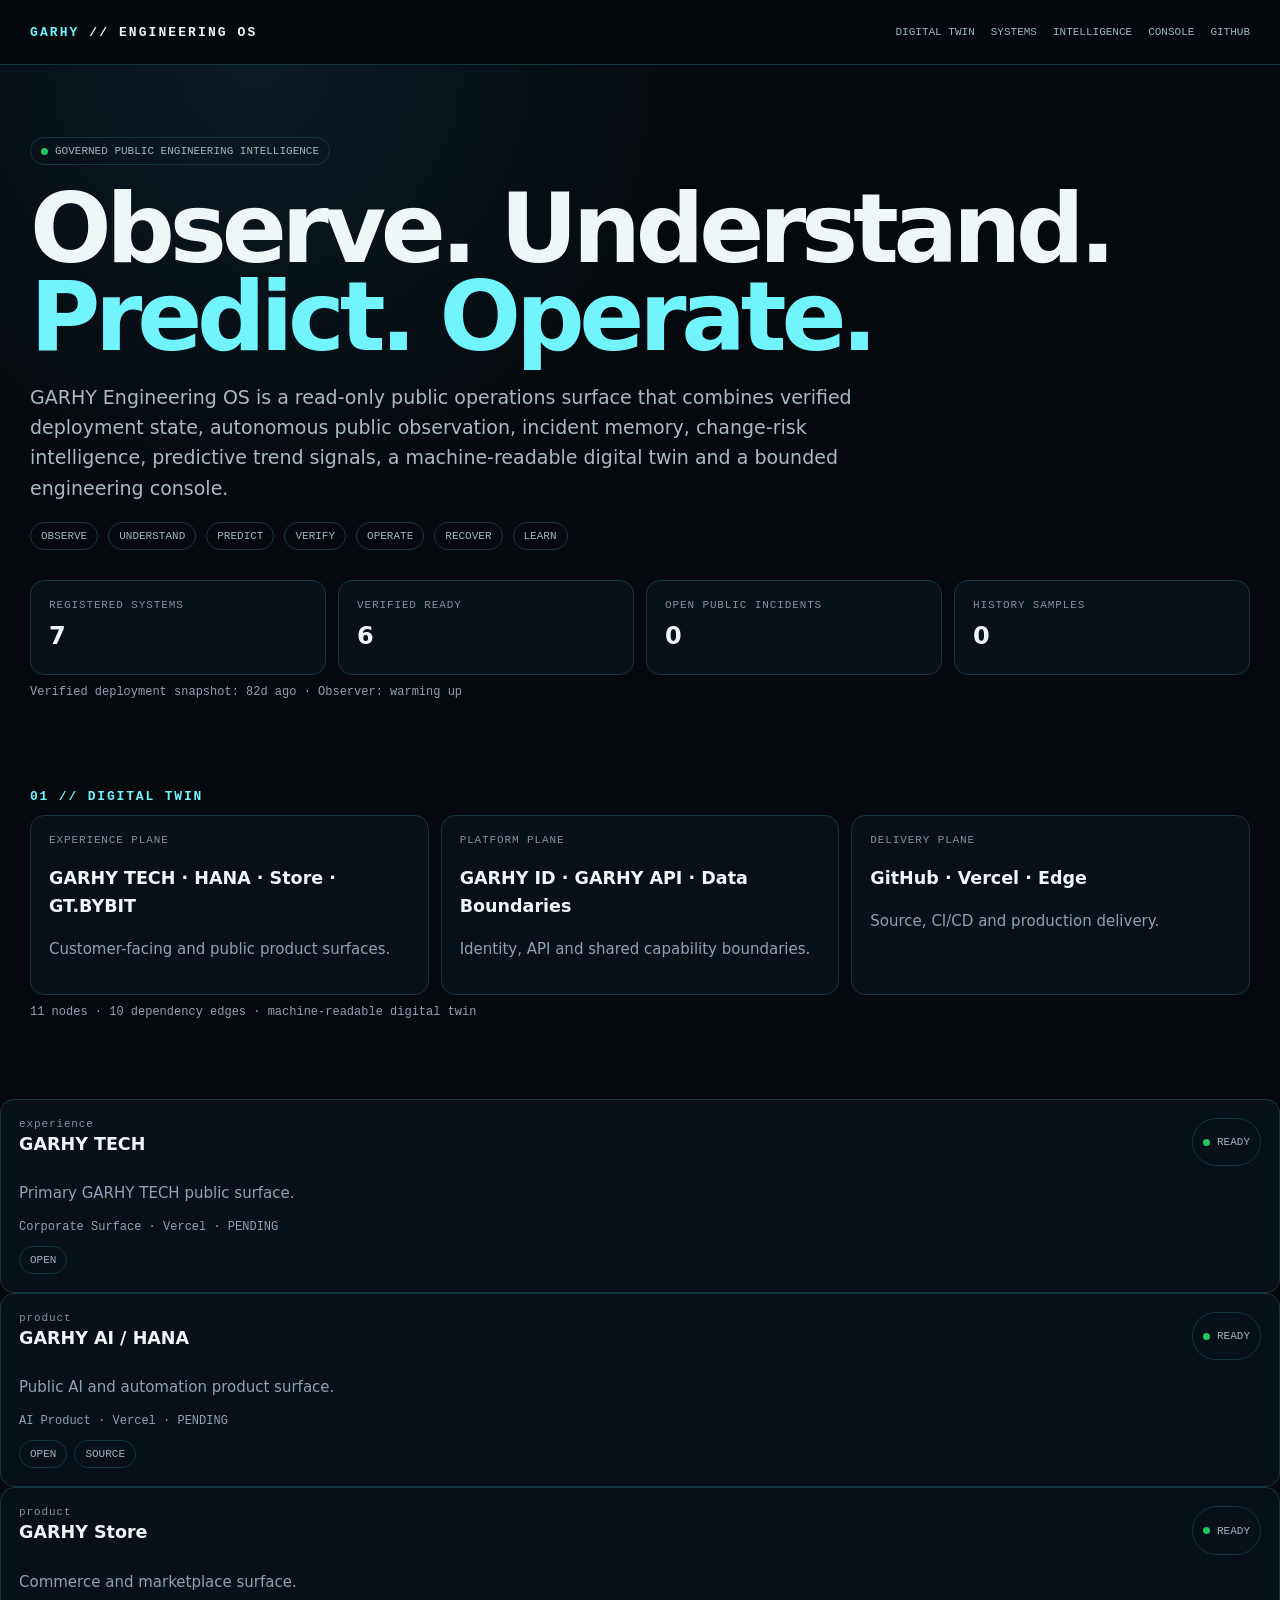
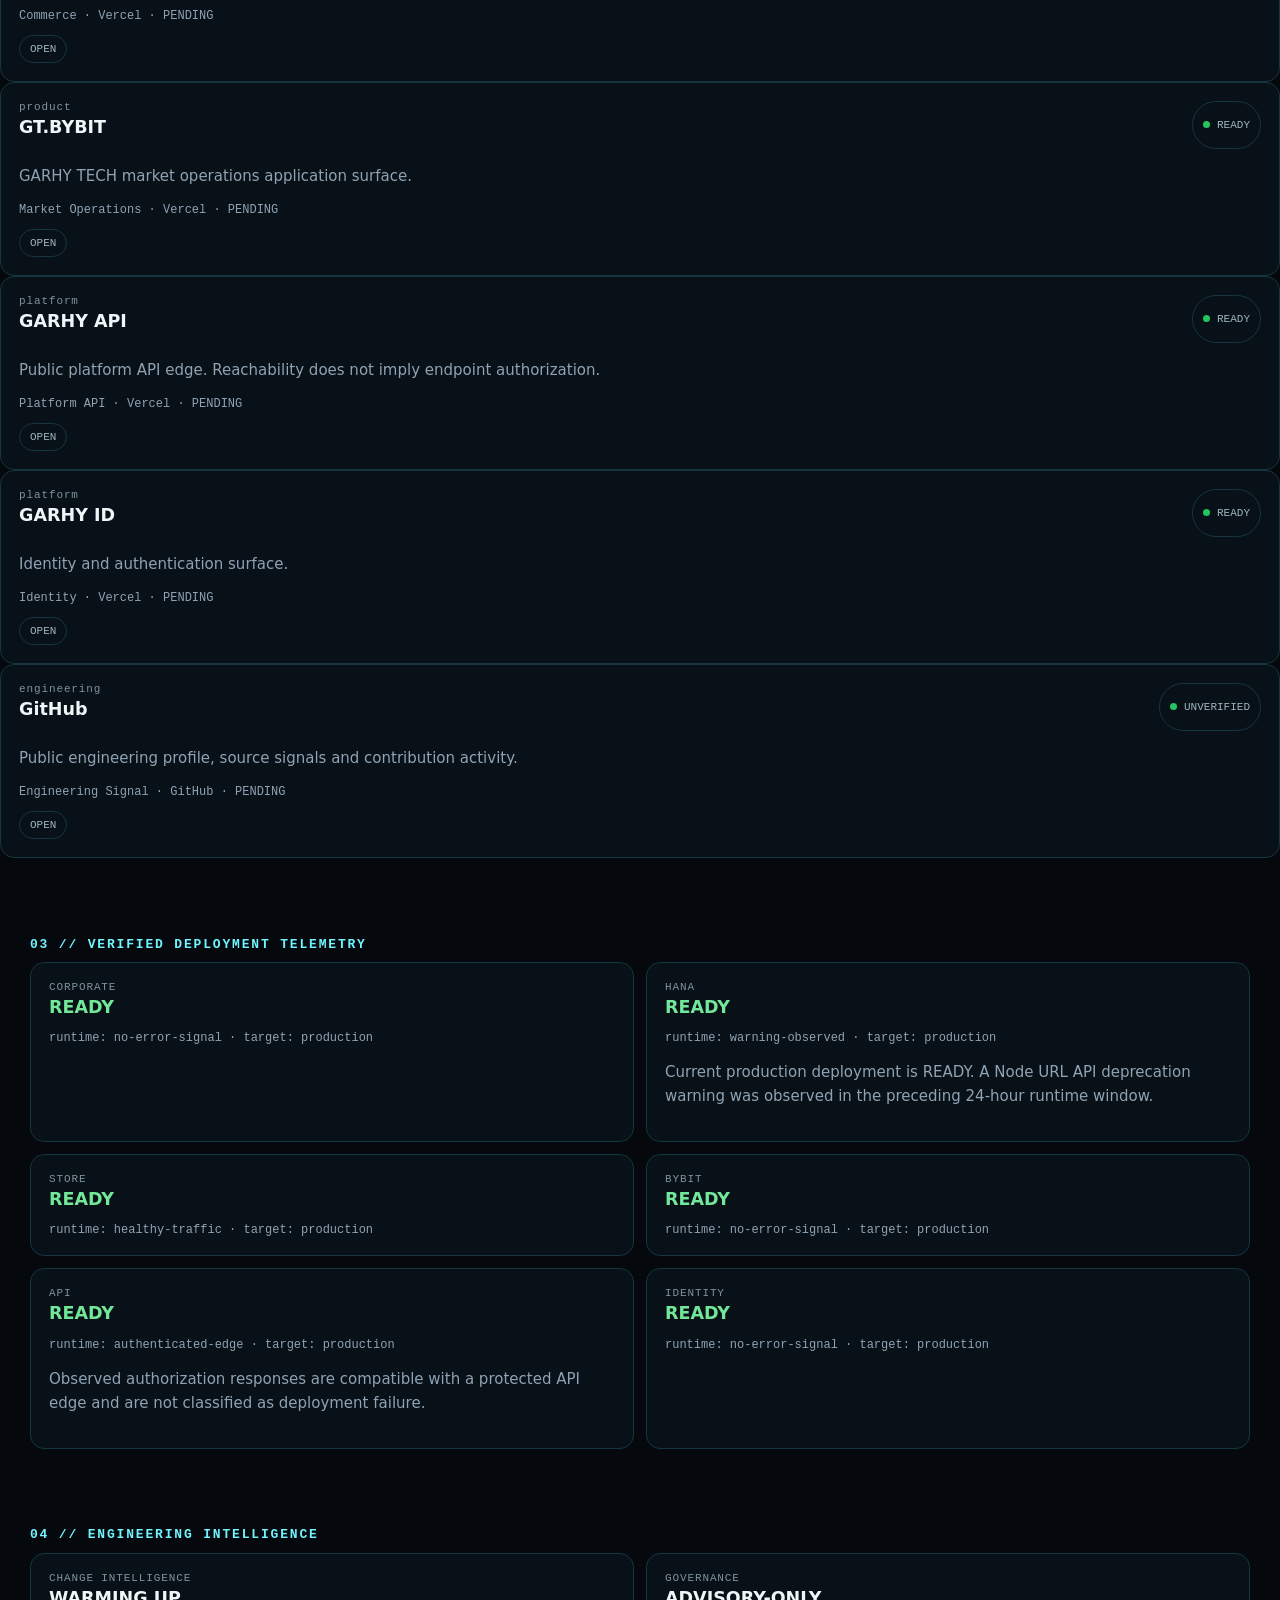
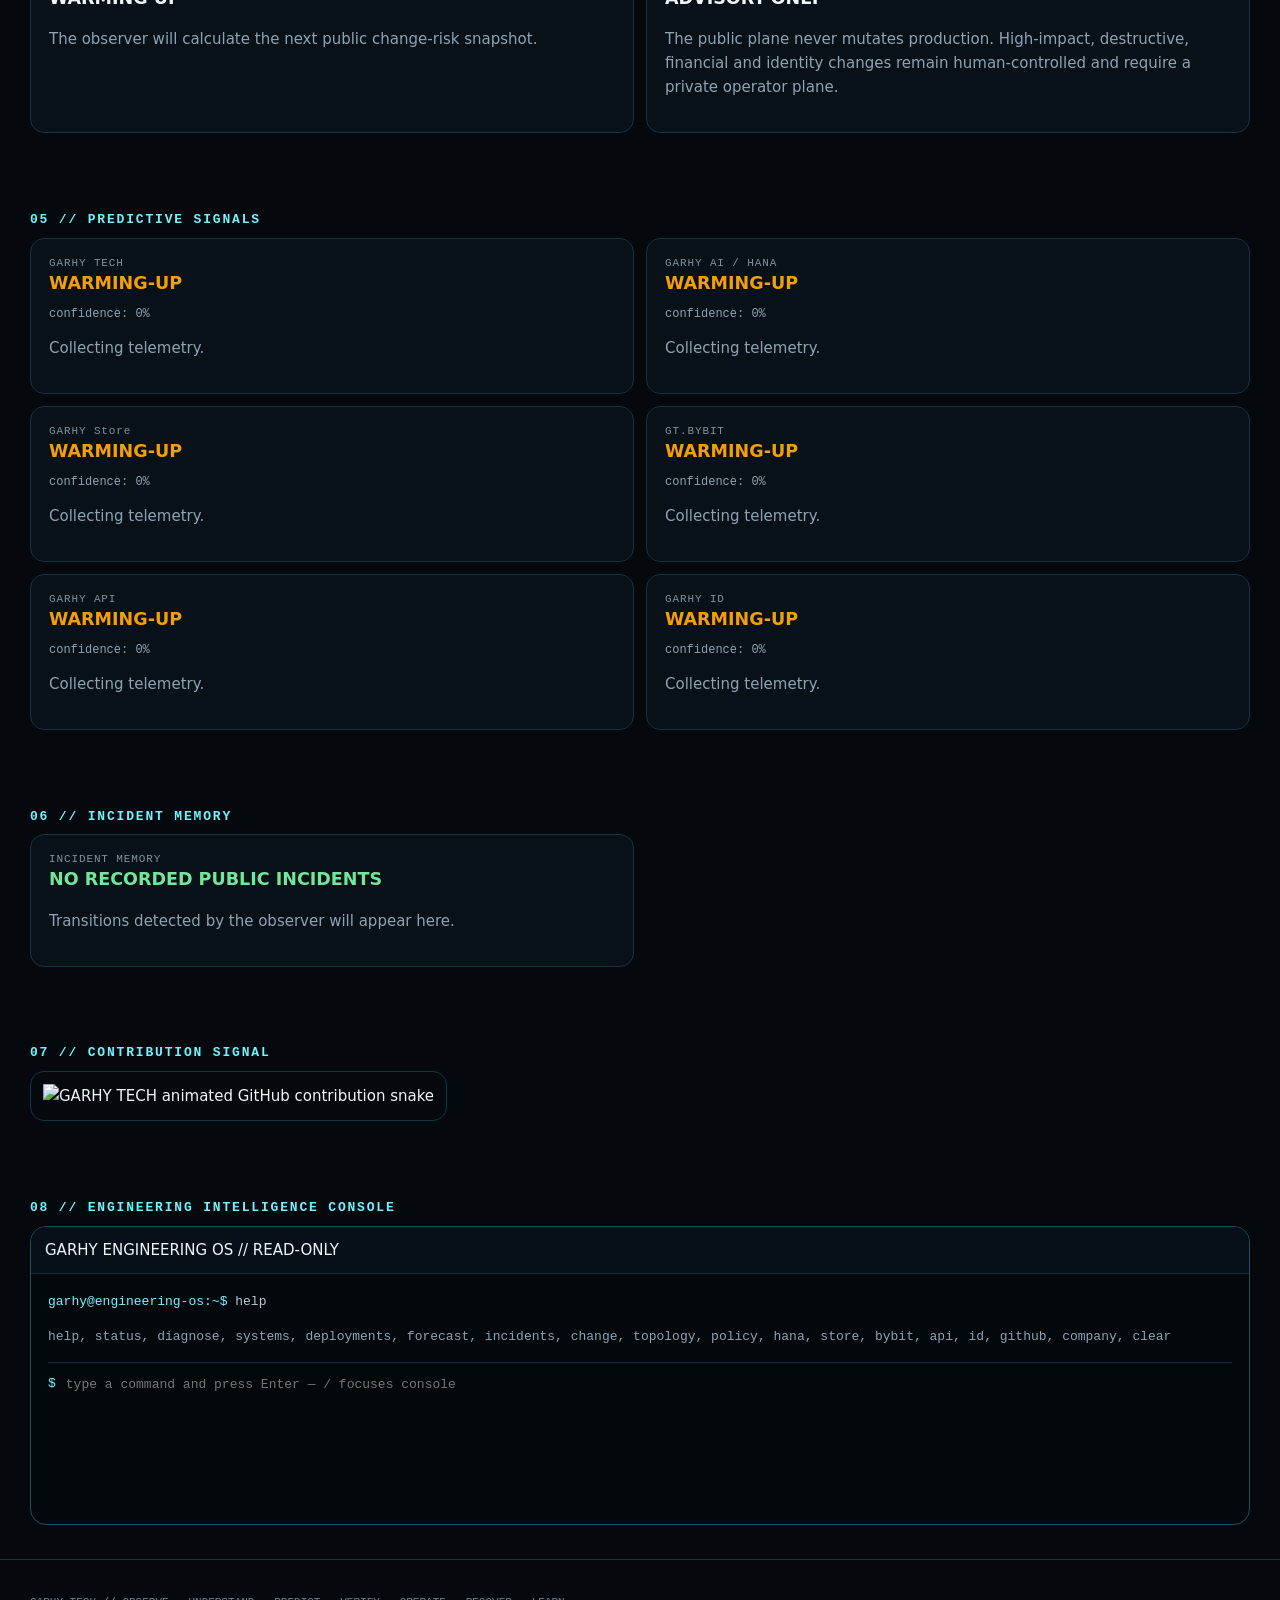
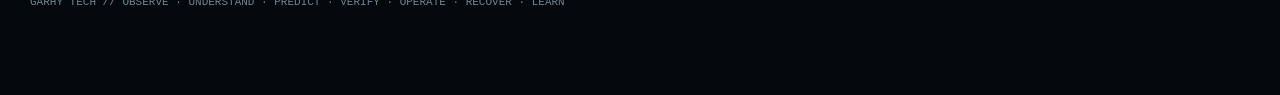
==== commit 568b250c: "feat(mission-control): launch GARHY Engineering OS interface" ====
--- a/docs/index.html
+++ b/docs/index.html
@@ -5,48 +5,33 @@
 <meta name="viewport" content="width=device-width,initial-scale=1" />
 <meta name="theme-color" content="#05080c" />
 <meta name="color-scheme" content="dark" />
-<meta name="description" content="GARHY TECH Mission Control — verified public engineering telemetry, system registry, architecture and GitHub activity." />
-<meta http-equiv="Content-Security-Policy" content="default-src 'self'; img-src 'self' data: https://raw.githubusercontent.com; style-src 'self' 'unsafe-inline'; script-src 'self' 'unsafe-inline'; connect-src 'self' https://garhy.tech https://*.garhy.tech https://*.vercel.app https://github.com https://raw.githubusercontent.com; base-uri 'self'; form-action 'none'; frame-ancestors 'none'; upgrade-insecure-requests" />
-<meta property="og:title" content="GARHY TECH // Mission Control" />
-<meta property="og:description" content="Verified public engineering telemetry, architecture and system radar for GARHY TECH." />
+<meta name="description" content="GARHY Engineering OS — public telemetry, digital twin, predictive signals, change intelligence and governed operations." />
+<meta http-equiv="Content-Security-Policy" content="default-src 'self'; img-src 'self' data: https://raw.githubusercontent.com; style-src 'self'; script-src 'self'; connect-src 'self'; base-uri 'self'; form-action 'none'; frame-ancestors 'none'; upgrade-insecure-requests" />
+<meta property="og:title" content="GARHY Engineering OS" />
+<meta property="og:description" content="Observe, understand, predict, verify, operate, recover and learn." />
 <meta property="og:type" content="website" />
 <meta property="og:url" content="https://garhy-tech.github.io/Garhy-tech/" />
 <meta name="twitter:card" content="summary" />
 <link rel="canonical" href="https://garhy-tech.github.io/Garhy-tech/" />
 <link rel="manifest" href="./manifest.webmanifest" />
-<title>GARHY TECH // Mission Control</title>
+<link rel="stylesheet" href="./styles.css" />
+<title>GARHY Engineering OS</title>
 <script type="application/ld+json">{"@context":"https://schema.org","@type":"Organization","name":"GARHY TECH","url":"https://garhy.tech","sameAs":["https://github.com/Garhy-tech"]}</script>
-<style>
-:root{--bg:#05080c;--panel:#081018;--panel2:#0b141d;--line:#153641;--line2:#0d5b68;--cyan:#00e5ff;--cyan2:#72f4ff;--muted:#8fa3b3;--text:#eef6f8;--ok:#22c55e;--warn:#f59e0b;--bad:#ef4444;--max:1240px}*{box-sizing:border-box}html{scroll-behavior:smooth}body{margin:0;min-height:100vh;background:radial-gradient(circle at 15% -5%,#0b2029 0,transparent 32%),radial-gradient(circle at 88% 8%,#07151d 0,transparent 30%),linear-gradient(#05080c,#060a0f 62%,#05080c);color:var(--text);font:15px/1.6 Inter,ui-sans-serif,system-ui,-apple-system,BlinkMacSystemFont,"Segoe UI",sans-serif}body:before{content:"";position:fixed;inset:0;z-index:-1;pointer-events:none;background-image:linear-gradient(rgba(0,229,255,.028) 1px,transparent 1px),linear-gradient(90deg,rgba(0,229,255,.028) 1px,transparent 1px);background-size:32px 32px;mask-image:linear-gradient(to bottom,#000,transparent 90%)}a{color:inherit;text-decoration:none}.wrap{width:min(var(--max),calc(100% - 32px));margin:auto}.top{position:sticky;top:0;z-index:20;border-bottom:1px solid rgba(114,244,255,.11);background:rgba(5,8,12,.82);backdrop-filter:blur(16px)}.nav{height:68px;display:flex;align-items:center;justify-content:space-between}.brand{font:700 13px ui-monospace,SFMono-Regular,Menlo,monospace;letter-spacing:.16em}.brand b{color:var(--cyan)}.navlinks{display:flex;gap:18px;color:#aec1c9;font:11px ui-monospace,monospace}.navlinks a:hover{color:var(--cyan2)}.hero{padding:76px 0 34px}.eyebrow{display:flex;gap:9px;align-items:center;width:max-content;padding:8px 12px;border:1px solid var(--line);border-radius:999px;background:rgba(8,16,24,.72);color:#aec2ca;font:12px ui-monospace,monospace}.dot{width:7px;height:7px;border-radius:50%;background:var(--ok);box-shadow:0 0 14px rgba(34,197,94,.65)}h1{max-width:980px;margin:24px 0 18px;font-size:clamp(46px,8vw,94px);line-height:.92;letter-spacing:-.055em}.accent{color:var(--cyan2);text-shadow:0 0 22px rgba(0,229,255,.16)}.lead{max-width:860px;color:#a8bbc3;font-size:clamp(17px,2vw,21px)}.actions{display:flex;flex-wrap:wrap;gap:10px;margin-top:26px}.btn{padding:11px 15px;border:1px solid var(--line);border-radius:10px;background:#07121a;font:700 11px ui-monospace,monospace;letter-spacing:.06em;transition:.18s transform,.18s border-color}.btn.primary{border-color:#0b8190;background:linear-gradient(180deg,#09242d,#07161c);color:#e4fdff}.btn:hover{transform:translateY(-1px);border-color:#168b9a}.kpis{display:grid;grid-template-columns:repeat(4,1fr);gap:12px;margin-top:36px}.kpi{min-height:104px;padding:16px;border:1px solid var(--line);border-radius:14px;background:linear-gradient(180deg,rgba(11,20,29,.88),rgba(7,13,19,.88))}.label{font:11px ui-monospace,monospace;color:#7f949e;letter-spacing:.08em}.value{margin-top:7px;font-size:22px;font-weight:750}.ok{color:#73e799}.warn{color:#f8bd59}.bad{color:#ff7777}.muted{color:var(--muted)}.section{padding:38px 0}.section h2{margin:0 0 16px;color:var(--cyan2);font:700 13px ui-monospace,monospace;letter-spacing:.16em}.architecture{display:grid;grid-template-columns:1fr 84px 1fr 84px 1fr;align-items:center;gap:8px}.node{padding:18px;border:1px solid var(--line2);border-radius:14px;background:#07131a;min-height:118px}.node strong{display:block;margin:6px 0}.connector{height:1px;background:linear-gradient(90deg,var(--line2),var(--cyan),var(--line2));box-shadow:0 0 12px rgba(0,229,255,.15)}.grid3{display:grid;grid-template-columns:repeat(3,1fr);gap:12px}.card{position:relative;padding:21px;border:1px solid var(--line);border-radius:16px;background:rgba(8,16,24,.82);overflow:hidden}.card h3{margin:0 0 8px;font-size:19px}.stack{display:flex;flex-wrap:wrap;gap:8px;margin-top:15px}.chip{padding:7px 9px;border:1px solid #143845;border-radius:8px;background:#07141b;color:#bed0d7;font:11px ui-monospace,monospace}.registry{display:grid;grid-template-columns:repeat(2,1fr);gap:12px}.system{padding:18px;border:1px solid var(--line);border-radius:14px;background:#071119;transition:.15s border-color,.15s transform}.system:hover{border-color:#1c6876;transform:translateY(-1px)}.systemtop{display:flex;align-items:flex-start;justify-content:space-between;gap:12px}.system h3{margin:0;font-size:17px}.pill{display:inline-flex;gap:7px;align-items:center;padding:6px 9px;border:1px solid #153947;border-radius:999px;font:10px ui-monospace,monospace;color:#9fb5be}.probe{width:7px;height:7px;border-radius:50%;background:#64748b}.probe.ok{background:var(--ok);box-shadow:0 0 10px rgba(34,197,94,.45)}.probe.warn{background:var(--warn);box-shadow:0 0 10px rgba(245,158,11,.35)}.probe.bad{background:var(--bad);box-shadow:0 0 10px rgba(239,68,68,.35)}.meta{margin-top:11px;color:#8fa5ae;font:12px ui-monospace,monospace}.systemlinks{display:flex;gap:10px;margin-top:14px;font:11px ui-monospace,monospace;color:#bcd2d9}.systemlinks a{padding-bottom:2px;border-bottom:1px solid #24515c}.telemetry{display:grid;grid-template-columns:1fr 1fr;gap:12px}.telemetry .card code{font:12px ui-monospace,monospace;color:#bfeef2}.snake{display:block;width:100%;padding:14px;border:1px solid var(--line);border-radius:16px;background:#05080c}.terminal{border:1px solid #185260;border-radius:16px;background:#02080c;overflow:hidden;box-shadow:0 18px 50px rgba(0,0,0,.25)}.termhead{display:flex;gap:7px;padding:12px 14px;border-bottom:1px solid #11303a;background:#071018}.termhead i{width:9px;height:9px;border-radius:50%;background:#3e5560}.termhead i:first-child{background:#00e5ff}.screen{padding:18px;min-height:300px;color:#b8cad2;font:13px/1.8 ui-monospace,SFMono-Regular,Menlo,monospace}.prompt{color:var(--cyan2)}.command{color:white}.termout{margin:8px 0 14px;color:#7fa0ad;white-space:pre-wrap}.inputrow{display:flex;gap:8px;align-items:center;padding-top:12px;border-top:1px solid #102934}.inputrow input{flex:1;border:0;outline:0;background:transparent;color:#dffcff;font:13px ui-monospace,monospace}.footer{margin-top:26px;padding:42px 0 68px;border-top:1px solid rgba(114,244,255,.09);color:#708690;font:11px ui-monospace,monospace}.footer .row{display:flex;justify-content:space-between;gap:20px;flex-wrap:wrap}.loading{opacity:.66}@media(max-width:900px){.kpis,.grid3,.telemetry{grid-template-columns:1fr 1fr}.architecture{grid-template-columns:1fr}.connector{width:1px;height:36px;margin:auto;background:linear-gradient(var(--line2),var(--cyan),var(--line2))}}@media(max-width:620px){.navlinks{display:none}.kpis,.grid3,.registry,.telemetry{grid-template-columns:1fr}.hero{padding-top:56px}.wrap{width:min(var(--max),calc(100% - 22px))}h1{font-size:52px}}@media(prefers-reduced-motion:reduce){html{scroll-behavior:auto}.btn,.system{transition:none}}
-</style>
 </head>
 <body>
-<header class="top"><div class="wrap nav"><div class="brand"><b>GARHY</b> // MISSION CONTROL</div><nav class="navlinks"><a href="#architecture">ARCHITECTURE</a><a href="#registry">SYSTEMS</a><a href="#telemetry">TELEMETRY</a><a href="#terminal">CONSOLE</a><a href="https://github.com/Garhy-tech">GITHUB</a></nav></div></header>
+<header class="top"><div class="wrap nav"><div class="brand"><b>GARHY</b> // ENGINEERING OS</div><nav class="navlinks"><a href="#twin">DIGITAL TWIN</a><a href="#systems">SYSTEMS</a><a href="#intel">INTELLIGENCE</a><a href="#console">CONSOLE</a><a href="https://github.com/Garhy-tech">GITHUB</a></nav></div></header>
 <main>
-<section class="hero"><div class="wrap"><div class="eyebrow"><span class="dot"></span> VERIFIED PUBLIC ENGINEERING SURFACE</div><h1>Observe. Verify.<br><span class="accent">Operate. Scale.</span></h1><p class="lead">GARHY TECH Mission Control combines a public product registry, verified deployment snapshots, safe reachability telemetry, architecture context, GitHub activity and a functional engineering console without exposing credentials or private infrastructure.</p><div class="actions"><a class="btn primary" href="#registry">OPEN SYSTEM RADAR</a><a class="btn" href="#telemetry">VIEW TELEMETRY</a><a class="btn" href="https://garhy.tech">GARHY.TECH</a><a class="btn" href="https://github.com/Garhy-tech">GITHUB</a></div><div class="kpis"><div class="kpi"><div class="label">REGISTERED SYSTEMS</div><div class="value" id="kpiSystems">—</div></div><div class="kpi"><div class="label">VERIFIED READY</div><div class="value" id="kpiReady">—</div></div><div class="kpi"><div class="label">PUBLIC REACHABILITY</div><div class="value" id="kpiReachable">—</div></div><div class="kpi"><div class="label">SECURITY MODE</div><div class="value ok">PUBLIC / SAFE</div></div></div></div></section>
-<section class="section" id="architecture"><div class="wrap"><h2>01 // OPERATING ARCHITECTURE</h2><div class="architecture"><div class="node"><div class="label">EXPERIENCE</div><strong>Web · AI · Commerce</strong><span class="muted">Customer and public product surfaces</span></div><div class="connector"></div><div class="node"><div class="label">PLATFORM</div><strong>Identity · APIs · Data</strong><span class="muted">Shared capabilities and system boundaries</span></div><div class="connector"></div><div class="node"><div class="label">DELIVERY</div><strong>GitHub · Vercel · Edge</strong><span class="muted">CI/CD, deployments and public delivery</span></div></div></div></section>
-<section class="section"><div class="wrap"><h2>02 // ENGINEERING CONTROL PLANE</h2><div class="grid3"><article class="card"><div class="label">SECURITY</div><h3>Public-by-design telemetry</h3><p class="muted">No Vercel tokens, GitHub secrets, Supabase keys, private repository names or privileged deployment credentials are sent to the browser.</p><div class="stack"><span class="chip">No client secrets</span><span class="chip">CSP enforced</span><span class="chip">Failure-safe</span></div></article><article class="card"><div class="label">RELIABILITY</div><h3>Dual signal model</h3><p class="muted">Mission Control separates verified deployment state from browser reachability so a network probe is never presented as authoritative infrastructure health.</p><div class="stack"><span class="chip">Verified snapshot</span><span class="chip">Live reachability</span><span class="chip">Bounded timeout</span></div></article><article class="card"><div class="label">OPERATIONS</div><h3>Functional console</h3><p class="muted">Query system registry, verified deployment telemetry and public links directly from the command surface.</p><div class="stack"><span class="chip">status</span><span class="chip">systems</span><span class="chip">deployments</span><span class="chip">telemetry</span></div></article></div></div></section>
-<section class="section" id="registry"><div class="wrap"><h2>03 // LIVE SYSTEM RADAR</h2><div id="systems" class="registry loading" aria-live="polite"></div></div></section>
-<section class="section" id="telemetry"><div class="wrap"><h2>04 // VERIFIED DEPLOYMENT TELEMETRY</h2><div id="telemetryGrid" class="telemetry loading" aria-live="polite"></div><p class="muted" id="verifiedAt" style="margin-top:12px;font:11px ui-monospace,monospace"></p></div></section>
-<section class="section" id="activity"><div class="wrap"><h2>05 // GITHUB CONTRIBUTION SIGNAL</h2><img class="snake" src="https://raw.githubusercontent.com/Garhy-tech/Garhy-tech/main/assets/github-contribution-grid-snake.svg" alt="GARHY TECH animated GitHub contribution snake" loading="lazy" /></div></section>
-<section class="section" id="terminal"><div class="wrap"><h2>06 // ENGINEERING CONSOLE</h2><div class="terminal"><div class="termhead"><i></i><i></i><i></i></div><div class="screen"><div><span class="prompt">garhy@mission-control:~$</span> <span class="command">help</span></div><div class="termout">Commands: help, status, systems, deployments, telemetry, architecture, hana, store, bybit, api, id, github, company, clear</div><div id="history"></div><div class="inputrow"><span class="prompt">$</span><input id="cmd" autocomplete="off" spellcheck="false" aria-label="Mission Control command input" placeholder="type a command and press Enter" /></div></div></div></div></section>
+<section class="hero"><div class="wrap"><div class="eyebrow"><span class="dot"></span> GOVERNED PUBLIC ENGINEERING INTELLIGENCE</div><h1>Observe. Understand.<br><span class="accent">Predict. Operate.</span></h1><p class="lead">GARHY Engineering OS is a read-only public operations surface that combines verified deployment state, autonomous public observation, incident memory, change-risk intelligence, predictive trend signals, a machine-readable digital twin and a bounded engineering console.</p><div class="statusbar"><span class="chip">OBSERVE</span><span class="chip">UNDERSTAND</span><span class="chip">PREDICT</span><span class="chip">VERIFY</span><span class="chip">OPERATE</span><span class="chip">RECOVER</span><span class="chip">LEARN</span></div><div class="grid kpis"><div class="kpi"><div class="label">REGISTERED SYSTEMS</div><div class="value" id="kpiSystems">—</div></div><div class="kpi"><div class="label">VERIFIED READY</div><div class="value" id="kpiReady">—</div></div><div class="kpi"><div class="label">OPEN PUBLIC INCIDENTS</div><div class="value" id="kpiIncidents">—</div></div><div class="kpi"><div class="label">HISTORY SAMPLES</div><div class="value" id="kpiSamples">—</div></div></div><p class="meta" id="verifiedAt"></p></div></section>
+<section class="section" id="twin"><div class="wrap"><h2>01 // DIGITAL TWIN</h2><div class="grid architecture"><article class="node"><div class="label">EXPERIENCE PLANE</div><h3>GARHY TECH · HANA · Store · GT.BYBIT</h3><p class="muted">Customer-facing and public product surfaces.</p></article><article class="node"><div class="label">PLATFORM PLANE</div><h3>GARHY ID · GARHY API · Data Boundaries</h3><p class="muted">Identity, API and shared capability boundaries.</p></article><article class="node"><div class="label">DELIVERY PLANE</div><h3>GitHub · Vercel · Edge</h3><p class="muted">Source, CI/CD and production delivery.</p></article></div><p class="meta" id="topologyMeta"></p></div></section>
+<section class="section" id="systems"><div class="wrap"><h2>02 // SYSTEM RADAR</h2><div class="grid registry" id="systems"></div></div></section>
+<section class="section"><div class="wrap"><h2>03 // VERIFIED DEPLOYMENT TELEMETRY</h2><div class="grid telemetry" id="telemetryGrid"></div></div></section>
+<section class="section" id="intel"><div class="wrap"><h2>04 // ENGINEERING INTELLIGENCE</h2><div class="grid intel"><article class="card" id="changeCard"></article><article class="card"><div class="label">GOVERNANCE</div><h3 id="policyMode">ADVISORY-ONLY</h3><p class="muted">The public plane never mutates production. High-impact, destructive, financial and identity changes remain human-controlled and require a private operator plane.</p></article></div></div></section>
+<section class="section"><div class="wrap"><h2>05 // PREDICTIVE SIGNALS</h2><div class="grid telemetry" id="forecastGrid"></div></div></section>
+<section class="section"><div class="wrap"><h2>06 // INCIDENT MEMORY</h2><div class="grid intel" id="incidentGrid"></div></div></section>
+<section class="section"><div class="wrap"><h2>07 // CONTRIBUTION SIGNAL</h2><img class="snake" src="https://raw.githubusercontent.com/Garhy-tech/Garhy-tech/main/assets/github-contribution-grid-snake.svg" alt="GARHY TECH animated GitHub contribution snake" loading="lazy" /></div></section>
+<section class="section" id="console"><div class="wrap"><h2>08 // ENGINEERING INTELLIGENCE CONSOLE</h2><div class="terminal"><div class="termhead">GARHY ENGINEERING OS // READ-ONLY</div><div class="screen"><div><span class="prompt">garhy@engineering-os:~$</span> help</div><pre class="muted" style="white-space:pre-wrap">help, status, diagnose, systems, deployments, forecast, incidents, change, topology, policy, hana, store, bybit, api, id, github, company, clear</pre><div id="history"></div><div class="inputrow"><span class="prompt">$</span><input id="cmd" autocomplete="off" spellcheck="false" aria-label="Engineering OS command input" placeholder="type a command and press Enter — / focuses console" /></div></div></div></div></section>
 </main>
-<footer class="footer"><div class="wrap row"><span>GARHY TECH // OBSERVE • VERIFY • OPERATE • SCALE</span><span>PUBLIC MISSION CONTROL · 2026</span></div></footer>
-<script>
-const state={systems:[],telemetry:{systems:{}},health:new Map()};
-const $=id=>document.getElementById(id), systemsEl=$('systems'), telemetryGrid=$('telemetryGrid');
-const esc=s=>String(s??'').replace(/[&<>"']/g,c=>({'&':'&amp;','<':'&lt;','>':'&gt;','"':'&quot;',"'":'&#39;'}[c]));
-async function json(path){const r=await fetch(path,{cache:'no-store'});if(!r.ok)throw new Error(path);return r.json()}
-function signalClass(signal){return signal==='warning-observed'?'warn':signal&&signal.includes('failure')?'bad':'ok'}
-function renderSystems(){systemsEl.innerHTML=state.systems.map(s=>{const h=state.health.get(s.id);const t=state.telemetry.systems?.[s.telemetryKey];const cls=h===true?'ok':h===false?'bad':'';const status=h===true?'REACHABLE':h===false?'UNREACHABLE':s.probe?'CHECKING':'PUBLIC';return `<article class="system"><div class="systemtop"><div><div class="label">${esc(s.role)}</div><h3>${esc(s.name)}</h3></div><span class="pill"><span class="probe ${cls}"></span>${status}</span></div><div class="meta">${esc(s.provider)} · ${esc(s.category||s.visibility)}${t?` · DEPLOY ${esc(t.deployment)}`:''}</div><p class="muted">${esc(s.detail)}</p><div class="systemlinks"><a href="${esc(s.url)}">OPEN</a>${s.github?`<a href="${esc(s.github)}">SOURCE</a>`:''}</div></article>`}).join('');systemsEl.classList.remove('loading')}
-function renderTelemetry(){const rows=Object.entries(state.telemetry.systems||{});$('kpiReady').textContent=rows.filter(([,v])=>v.deployment==='READY').length;telemetryGrid.innerHTML=rows.map(([k,v])=>`<article class="card"><div class="label">${esc(k.toUpperCase())}</div><h3 class="${signalClass(v.runtimeSignal)}">${esc(v.deployment)}</h3><code>${esc(v.runtimeSignal)}</code>${v.note?`<p class="muted">${esc(v.note)}</p>`:''}</article>`).join('');telemetryGrid.classList.remove('loading');$('verifiedAt').textContent=`Verified snapshot: ${state.telemetry.verifiedAt||'unknown'} · Source: ${state.telemetry.source||'verified platform telemetry'}`}
-async function probe(s){if(!s.probe)return null;const c=new AbortController();const timer=setTimeout(()=>c.abort(),5000);try{await fetch(s.url,{mode:'no-cors',cache:'no-store',signal:c.signal});return true}catch{return false}finally{clearTimeout(timer)}}
-async function probeAll(){const targets=state.systems.filter(s=>s.probe);const results=await Promise.all(targets.map(async s=>[s.id,await probe(s)]));for(const [id,v] of results)state.health.set(id,v);$('kpiReachable').textContent=`${results.filter(([,v])=>v).length}/${targets.length}`;renderSystems()}
-async function boot(){try{const [registry,telemetry]=await Promise.all([json('./data/registry.json'),json('./data/telemetry.json')]);state.systems=Array.isArray(registry.systems)?registry.systems:[];state.telemetry=telemetry||{systems:{}};$('kpiSystems').textContent=state.systems.length;renderTelemetry();renderSystems();probeAll()}catch{systemsEl.classList.remove('loading');telemetryGrid.classList.remove('loading');systemsEl.innerHTML='<article class="system"><h3>Registry unavailable</h3><p class="muted">Mission Control failed closed. No privileged fallback is used.</p></article>'}}
-const input=$('cmd'),history=$('history');function line(cmd,text){const box=document.createElement('div');const a=document.createElement('div'),b=document.createElement('div');a.innerHTML='<span class="prompt">garhy@mission-control:~$</span> ';const c=document.createElement('span');c.className='command';c.textContent=cmd;a.appendChild(c);b.className='termout';b.textContent=text;box.append(a,b);history.appendChild(box);box.scrollIntoView({behavior:'smooth',block:'nearest'})}
-function systemText(id){const s=state.systems.find(x=>x.id===id);if(!s)return 'System not registered.';const t=state.telemetry.systems?.[s.telemetryKey];const h=state.health.get(id);return `${s.name}\nrole: ${s.role}\nprovider: ${s.provider}\ndeployment: ${t?.deployment||'n/a'}\nruntime-signal: ${t?.runtimeSignal||'n/a'}\nreachability: ${h===true?'reachable':h===false?'unreachable':'not-probed'}\nurl: ${s.url}`}
-function response(c){if(c==='help')return 'help, status, systems, deployments, telemetry, architecture, hana, store, bybit, api, id, github, company, clear';if(c==='status'){const ready=Object.values(state.telemetry.systems||{}).filter(v=>v.deployment==='READY').length;return `registered: ${state.systems.length}\nverified-ready: ${ready}\npublic-probes: ${[...state.health.values()].filter(Boolean).length}/${state.systems.filter(s=>s.probe).length}\nsecurity-mode: public-safe`;};if(c==='systems')return state.systems.map(s=>`${s.id}: ${s.name}`).join('\n');if(c==='deployments'||c==='telemetry')return Object.entries(state.telemetry.systems||{}).map(([k,v])=>`${k}: ${v.deployment} / ${v.runtimeSignal}`).join('\n');if(c==='architecture')return 'EXPERIENCE -> PLATFORM -> DELIVERY\nWeb/AI/Commerce -> Identity/APIs/Data -> GitHub/Vercel/Edge';if(['hana','store','bybit','api','id'].includes(c))return systemText(c==='id'?'identity':c);if(c==='github')return 'https://github.com/Garhy-tech';if(c==='company')return 'https://garhy.tech';return 'Unknown command. Type help.'}
-input.addEventListener('keydown',e=>{if(e.key!=='Enter')return;const c=input.value.trim().toLowerCase();input.value='';if(!c)return;if(c==='clear'){history.innerHTML='';return}line(c,response(c))});document.addEventListener('keydown',e=>{if(e.key==='/'&&document.activeElement!==input){e.preventDefault();input.focus()}});boot();
-</script>
+<footer class="footer"><div class="wrap">GARHY TECH // OBSERVE · UNDERSTAND · PREDICT · VERIFY · OPERATE · RECOVER · LEARN</div></footer>
+<script src="./app.js" defer></script>
 </body>
 </html>
--- a/docs/styles.css
+++ b/docs/styles.css
@@ -0,0 +1 @@
+html{scroll-behavior:smooth}*{box-sizing:border-box}body{margin:0;background:#05080c;color:#eef6f8;font:15px/1.6 Inter,system-ui,sans-serif}a{color:inherit;text-decoration:none}.wrap{width:min(1220px,calc(100% - 28px));margin:auto}.top{position:sticky;top:0;z-index:10;background:#05080cdd;border-bottom:1px solid #153641;backdrop-filter:blur(14px)}.nav{height:64px;display:flex;align-items:center;justify-content:space-between}.brand{font:700 13px ui-monospace,monospace;letter-spacing:.16em}.brand b,.accent,h2{color:#72f4ff}.navlinks{display:flex;gap:16px;font:11px ui-monospace,monospace;color:#9fb5be}.hero{padding:72px 0 34px;background:radial-gradient(circle at 20% 0,#0a1c24 0,transparent 38%)}h1{font-size:clamp(48px,8vw,96px);line-height:.92;letter-spacing:-.055em;margin:20px 0}.lead{max-width:860px;color:#a8bbc3;font-size:19px}.eyebrow,.pill,.chip{display:inline-flex;align-items:center;gap:7px;border:1px solid #153641;border-radius:999px;padding:7px 10px;font:11px ui-monospace,monospace;color:#9fb5be}.dot{width:7px;height:7px;border-radius:50%;background:#22c55e}.grid{display:grid;gap:12px}.kpis{grid-template-columns:repeat(4,1fr);margin-top:30px}.kpi,.card,.system,.node{border:1px solid #153641;border-radius:14px;background:#081018;padding:18px}.label{font:11px ui-monospace,monospace;color:#7f949e;letter-spacing:.08em}.value{margin-top:6px;font-size:24px;font-weight:750}.ok{color:#73e799}.warn{color:#f59e0b}.bad{color:#ef4444}.section{padding:34px 0}.section h2{font:700 13px ui-monospace,monospace;letter-spacing:.14em}.architecture{grid-template-columns:repeat(3,1fr)}.registry,.telemetry,.intel{grid-template-columns:repeat(2,1fr)}.systemtop{display:flex;justify-content:space-between;gap:12px}.system h3,.card h3{margin:0 0 8px}.muted{color:#8fa3b3}.meta{font:12px ui-monospace,monospace;color:#8fa3b3;margin-top:10px}.stack{display:flex;flex-wrap:wrap;gap:7px;margin-top:12px}.terminal{border:1px solid #185260;border-radius:16px;background:#02080c;overflow:hidden}.termhead{padding:11px 14px;border-bottom:1px solid #11303a;background:#071018}.screen{padding:17px;min-height:250px;font:13px/1.75 ui-monospace,monospace;color:#b8cad2}.prompt{color:#72f4ff}.inputrow{display:flex;gap:8px;border-top:1px solid #102934;padding-top:10px}.inputrow input{flex:1;background:transparent;border:0;outline:0;color:white;font:13px ui-monospace,monospace}.snake{width:100%;background:#05080c;border:1px solid #153641;border-radius:14px;padding:12px}.footer{border-top:1px solid #153641;padding:36px 0 60px;color:#708690;font:11px ui-monospace,monospace}.statusbar{display:flex;gap:10px;flex-wrap:wrap;margin-top:18px}.risk{font-weight:800}.risk.low{color:#73e799}.risk.elevated{color:#f8bd59}.risk.high,.risk.critical{color:#ff7777}@media(max-width:850px){.kpis,.architecture,.registry,.telemetry,.intel{grid-template-columns:1fr 1fr}}@media(max-width:600px){.navlinks{display:none}.kpis,.architecture,.registry,.telemetry,.intel{grid-template-columns:1fr}h1{font-size:52px}}@media(prefers-reduced-motion:reduce){html{scroll-behavior:auto}}
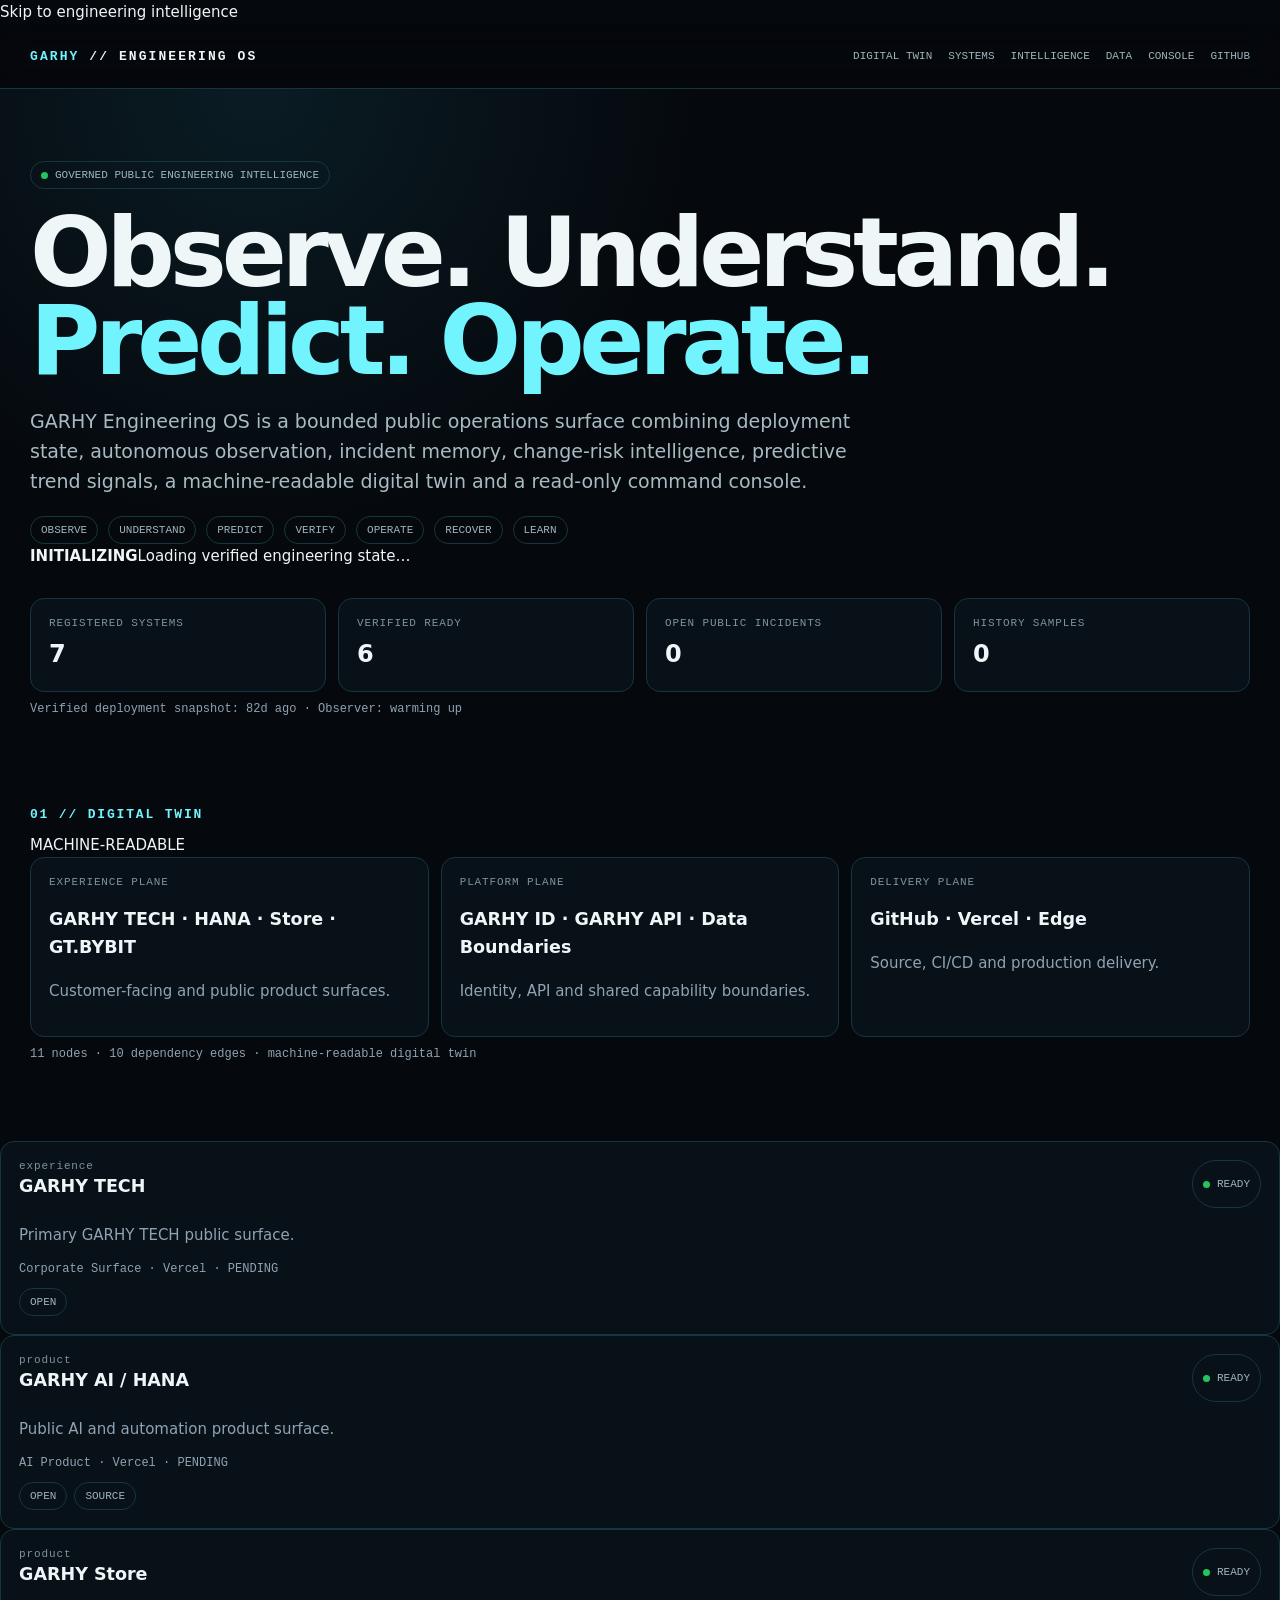
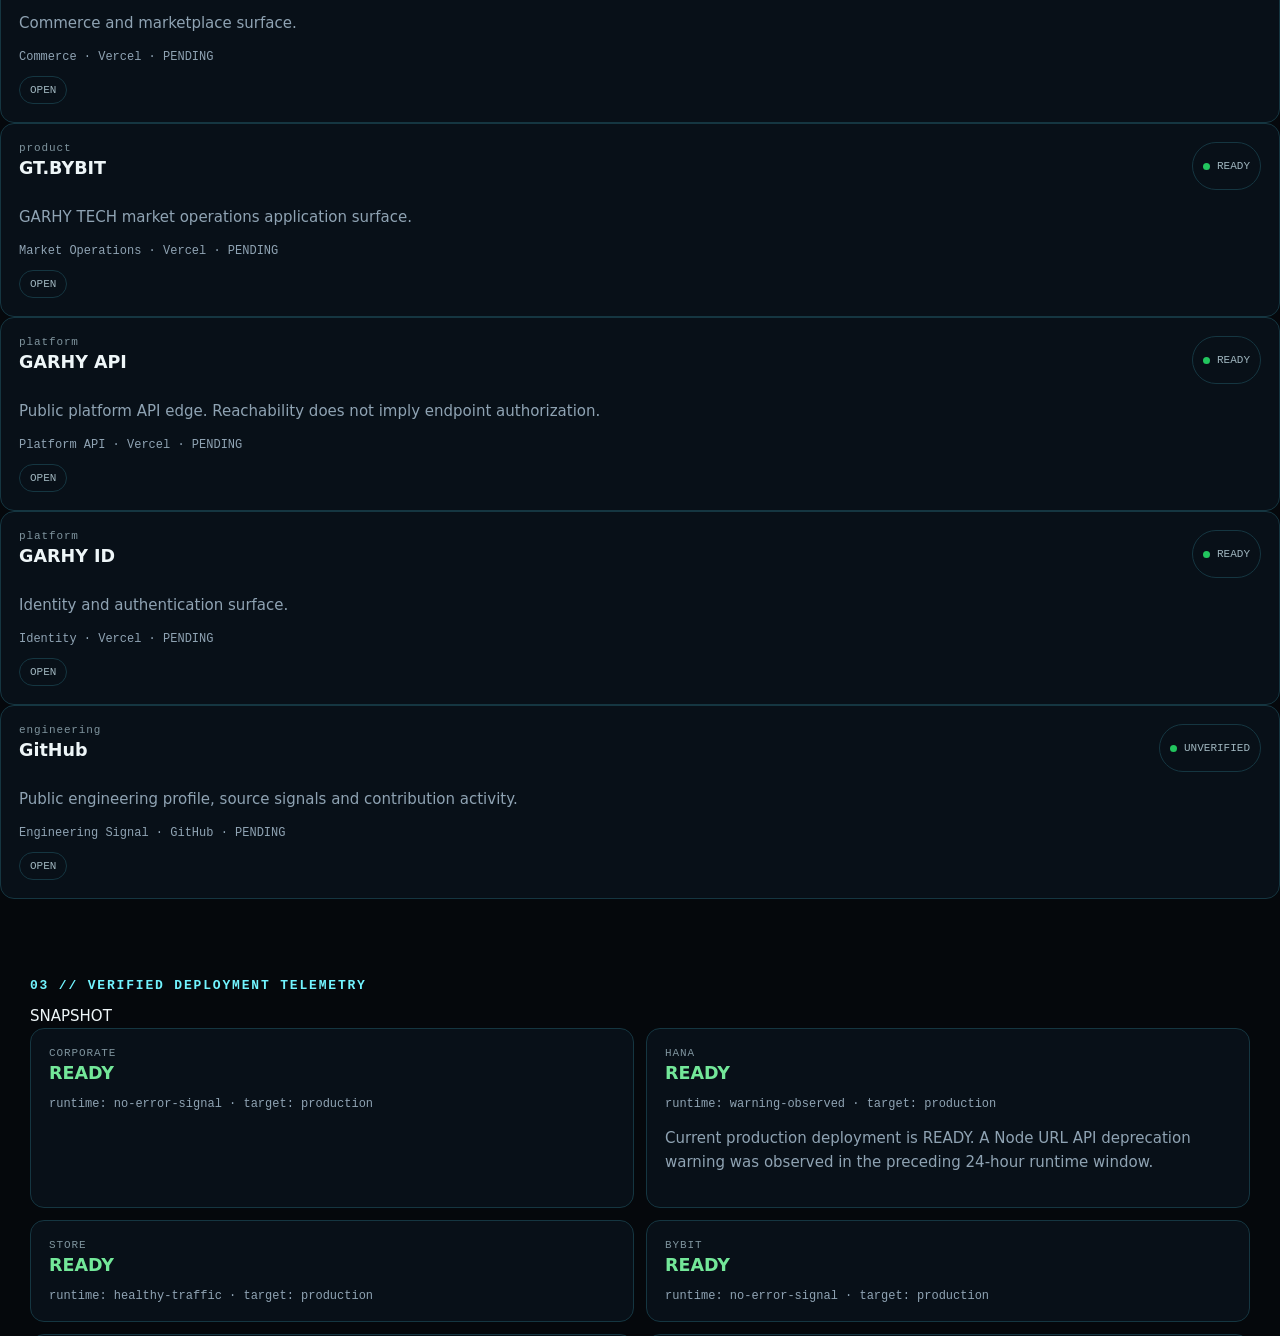
==== commit 2989b9f6: "feat(profile): advance Engineering OS command surface" ====
--- a/docs/index.html
+++ b/docs/index.html
@@ -2,10 +2,10 @@
 <html lang="en">
 <head>
 <meta charset="utf-8" />
-<meta name="viewport" content="width=device-width,initial-scale=1" />
+<meta name="viewport" content="width=device-width,initial-scale=1,viewport-fit=cover" />
 <meta name="theme-color" content="#05080c" />
 <meta name="color-scheme" content="dark" />
-<meta name="description" content="GARHY Engineering OS — public telemetry, digital twin, predictive signals, change intelligence and governed operations." />
+<meta name="description" content="GARHY Engineering OS — governed public telemetry, digital twin, predictive signals, change intelligence and system health." />
 <meta http-equiv="Content-Security-Policy" content="default-src 'self'; img-src 'self' data: https://raw.githubusercontent.com; style-src 'self'; script-src 'self'; connect-src 'self'; base-uri 'self'; form-action 'none'; frame-ancestors 'none'; upgrade-insecure-requests" />
 <meta property="og:title" content="GARHY Engineering OS" />
 <meta property="og:description" content="Observe, understand, predict, verify, operate, recover and learn." />
@@ -13,25 +13,28 @@
 <meta property="og:url" content="https://garhy-tech.github.io/Garhy-tech/" />
 <meta name="twitter:card" content="summary" />
 <link rel="canonical" href="https://garhy-tech.github.io/Garhy-tech/" />
+<link rel="icon" href="./icon.svg" type="image/svg+xml" />
 <link rel="manifest" href="./manifest.webmanifest" />
 <link rel="stylesheet" href="./styles.css" />
 <title>GARHY Engineering OS</title>
 <script type="application/ld+json">{"@context":"https://schema.org","@type":"Organization","name":"GARHY TECH","url":"https://garhy.tech","sameAs":["https://github.com/Garhy-tech"]}</script>
 </head>
 <body>
-<header class="top"><div class="wrap nav"><div class="brand"><b>GARHY</b> // ENGINEERING OS</div><nav class="navlinks"><a href="#twin">DIGITAL TWIN</a><a href="#systems">SYSTEMS</a><a href="#intel">INTELLIGENCE</a><a href="#console">CONSOLE</a><a href="https://github.com/Garhy-tech">GITHUB</a></nav></div></header>
-<main>
-<section class="hero"><div class="wrap"><div class="eyebrow"><span class="dot"></span> GOVERNED PUBLIC ENGINEERING INTELLIGENCE</div><h1>Observe. Understand.<br><span class="accent">Predict. Operate.</span></h1><p class="lead">GARHY Engineering OS is a read-only public operations surface that combines verified deployment state, autonomous public observation, incident memory, change-risk intelligence, predictive trend signals, a machine-readable digital twin and a bounded engineering console.</p><div class="statusbar"><span class="chip">OBSERVE</span><span class="chip">UNDERSTAND</span><span class="chip">PREDICT</span><span class="chip">VERIFY</span><span class="chip">OPERATE</span><span class="chip">RECOVER</span><span class="chip">LEARN</span></div><div class="grid kpis"><div class="kpi"><div class="label">REGISTERED SYSTEMS</div><div class="value" id="kpiSystems">—</div></div><div class="kpi"><div class="label">VERIFIED READY</div><div class="value" id="kpiReady">—</div></div><div class="kpi"><div class="label">OPEN PUBLIC INCIDENTS</div><div class="value" id="kpiIncidents">—</div></div><div class="kpi"><div class="label">HISTORY SAMPLES</div><div class="value" id="kpiSamples">—</div></div></div><p class="meta" id="verifiedAt"></p></div></section>
-<section class="section" id="twin"><div class="wrap"><h2>01 // DIGITAL TWIN</h2><div class="grid architecture"><article class="node"><div class="label">EXPERIENCE PLANE</div><h3>GARHY TECH · HANA · Store · GT.BYBIT</h3><p class="muted">Customer-facing and public product surfaces.</p></article><article class="node"><div class="label">PLATFORM PLANE</div><h3>GARHY ID · GARHY API · Data Boundaries</h3><p class="muted">Identity, API and shared capability boundaries.</p></article><article class="node"><div class="label">DELIVERY PLANE</div><h3>GitHub · Vercel · Edge</h3><p class="muted">Source, CI/CD and production delivery.</p></article></div><p class="meta" id="topologyMeta"></p></div></section>
-<section class="section" id="systems"><div class="wrap"><h2>02 // SYSTEM RADAR</h2><div class="grid registry" id="systems"></div></div></section>
-<section class="section"><div class="wrap"><h2>03 // VERIFIED DEPLOYMENT TELEMETRY</h2><div class="grid telemetry" id="telemetryGrid"></div></div></section>
-<section class="section" id="intel"><div class="wrap"><h2>04 // ENGINEERING INTELLIGENCE</h2><div class="grid intel"><article class="card" id="changeCard"></article><article class="card"><div class="label">GOVERNANCE</div><h3 id="policyMode">ADVISORY-ONLY</h3><p class="muted">The public plane never mutates production. High-impact, destructive, financial and identity changes remain human-controlled and require a private operator plane.</p></article></div></div></section>
-<section class="section"><div class="wrap"><h2>05 // PREDICTIVE SIGNALS</h2><div class="grid telemetry" id="forecastGrid"></div></div></section>
-<section class="section"><div class="wrap"><h2>06 // INCIDENT MEMORY</h2><div class="grid intel" id="incidentGrid"></div></div></section>
-<section class="section"><div class="wrap"><h2>07 // CONTRIBUTION SIGNAL</h2><img class="snake" src="https://raw.githubusercontent.com/Garhy-tech/Garhy-tech/main/assets/github-contribution-grid-snake.svg" alt="GARHY TECH animated GitHub contribution snake" loading="lazy" /></div></section>
-<section class="section" id="console"><div class="wrap"><h2>08 // ENGINEERING INTELLIGENCE CONSOLE</h2><div class="terminal"><div class="termhead">GARHY ENGINEERING OS // READ-ONLY</div><div class="screen"><div><span class="prompt">garhy@engineering-os:~$</span> help</div><pre class="muted" style="white-space:pre-wrap">help, status, diagnose, systems, deployments, forecast, incidents, change, topology, policy, hana, store, bybit, api, id, github, company, clear</pre><div id="history"></div><div class="inputrow"><span class="prompt">$</span><input id="cmd" autocomplete="off" spellcheck="false" aria-label="Engineering OS command input" placeholder="type a command and press Enter — / focuses console" /></div></div></div></div></section>
+<a class="skip" href="#main">Skip to engineering intelligence</a>
+<header class="top"><div class="wrap nav"><a class="brand" href="#top" aria-label="GARHY Engineering OS home"><b>GARHY</b> // ENGINEERING OS</a><nav class="navlinks" aria-label="Primary"><a href="#twin">DIGITAL TWIN</a><a href="#systems">SYSTEMS</a><a href="#intel">INTELLIGENCE</a><a href="#data">DATA</a><a href="#console">CONSOLE</a><a href="https://github.com/Garhy-tech">GITHUB</a></nav></div></header>
+<main id="main">
+<section class="hero" id="top"><div class="wrap"><div class="eyebrow"><span class="dot"></span> GOVERNED PUBLIC ENGINEERING INTELLIGENCE</div><h1>Observe. Understand.<br><span class="accent">Predict. Operate.</span></h1><p class="lead">GARHY Engineering OS is a bounded public operations surface combining deployment state, autonomous observation, incident memory, change-risk intelligence, predictive trend signals, a machine-readable digital twin and a read-only command console.</p><div class="statusbar"><span class="chip">OBSERVE</span><span class="chip">UNDERSTAND</span><span class="chip">PREDICT</span><span class="chip">VERIFY</span><span class="chip">OPERATE</span><span class="chip">RECOVER</span><span class="chip">LEARN</span></div><div class="healthbar" aria-live="polite"><span class="health-dot" id="healthDot"></span><strong id="platformHealth">INITIALIZING</strong><span id="freshnessState">Loading verified engineering state…</span></div><div class="grid kpis"><div class="kpi"><div class="label">REGISTERED SYSTEMS</div><div class="value" id="kpiSystems">—</div></div><div class="kpi"><div class="label">VERIFIED READY</div><div class="value" id="kpiReady">—</div></div><div class="kpi"><div class="label">OPEN PUBLIC INCIDENTS</div><div class="value" id="kpiIncidents">—</div></div><div class="kpi"><div class="label">HISTORY SAMPLES</div><div class="value" id="kpiSamples">—</div></div></div><p class="meta" id="verifiedAt"></p></div></section>
+<section class="section" id="twin"><div class="wrap"><div class="sectionhead"><h2>01 // DIGITAL TWIN</h2><span class="sectiontag">MACHINE-READABLE</span></div><div class="grid architecture"><article class="node"><div class="label">EXPERIENCE PLANE</div><h3>GARHY TECH · HANA · Store · GT.BYBIT</h3><p class="muted">Customer-facing and public product surfaces.</p></article><article class="node"><div class="label">PLATFORM PLANE</div><h3>GARHY ID · GARHY API · Data Boundaries</h3><p class="muted">Identity, API and shared capability boundaries.</p></article><article class="node"><div class="label">DELIVERY PLANE</div><h3>GitHub · Vercel · Edge</h3><p class="muted">Source, CI/CD and production delivery.</p></article></div><p class="meta" id="topologyMeta"></p></div></section>
+<section class="section" id="systems"><div class="wrap"><div class="sectionhead"><h2>02 // SYSTEM RADAR</h2><span class="sectiontag">PUBLIC SAFE SURFACE</span></div><div class="grid registry" id="systems"></div></div></section>
+<section class="section"><div class="wrap"><div class="sectionhead"><h2>03 // VERIFIED DEPLOYMENT TELEMETRY</h2><span class="sectiontag">SNAPSHOT</span></div><div class="grid telemetry" id="telemetryGrid"></div></div></section>
+<section class="section" id="intel"><div class="wrap"><div class="sectionhead"><h2>04 // ENGINEERING INTELLIGENCE</h2><span class="sectiontag">BOUNDED ANALYSIS</span></div><div class="grid intel"><article class="card" id="changeCard"></article><article class="card"><div class="label">GOVERNANCE</div><h3 id="policyMode">ADVISORY-ONLY</h3><p class="muted">The public plane never mutates production. High-impact, destructive, financial and identity changes remain human-controlled and require a private operator plane.</p></article></div></div></section>
+<section class="section"><div class="wrap"><div class="sectionhead"><h2>05 // PREDICTIVE SIGNALS</h2><span class="sectiontag">ADVISORY</span></div><div class="grid telemetry" id="forecastGrid"></div></div></section>
+<section class="section"><div class="wrap"><div class="sectionhead"><h2>06 // INCIDENT MEMORY</h2><span class="sectiontag">PUBLIC OBSERVER</span></div><div class="grid intel" id="incidentGrid"></div></div></section>
+<section class="section" id="data"><div class="wrap"><div class="sectionhead"><h2>07 // MACHINE DATA</h2><span class="sectiontag">OPEN JSON</span></div><div class="grid data-grid" id="machineData"><a class="data-card" href="./data/registry.json"><span>REGISTRY</span><strong>System catalog</strong></a><a class="data-card" href="./data/telemetry.json"><span>TELEMETRY</span><strong>Verified deployment snapshot</strong></a><a class="data-card" href="./data/observer.json"><span>OBSERVER</span><strong>Public reachability intelligence</strong></a><a class="data-card" href="./data/topology.json"><span>TOPOLOGY</span><strong>Digital twin graph</strong></a><a class="data-card" href="./data/policies.json"><span>POLICIES</span><strong>Governance constraints</strong></a><a class="data-card" href="./data/incidents.json"><span>INCIDENTS</span><strong>Public incident memory</strong></a></div></div></section>
+<section class="section"><div class="wrap"><div class="sectionhead"><h2>08 // CONTRIBUTION SIGNAL</h2><span class="sectiontag">GITHUB</span></div><img class="snake" src="https://raw.githubusercontent.com/Garhy-tech/Garhy-tech/main/assets/github-contribution-grid-snake.svg" alt="GARHY TECH animated GitHub contribution snake" loading="lazy" /></div></section>
+<section class="section" id="console"><div class="wrap"><div class="sectionhead"><h2>09 // ENGINEERING INTELLIGENCE CONSOLE</h2><span class="sectiontag">READ-ONLY</span></div><div class="terminal"><div class="termhead"><span>GARHY ENGINEERING OS</span><span>PUBLIC / READ-ONLY</span></div><div class="screen"><div><span class="prompt">garhy@engineering-os:~$</span> help</div><pre class="muted helptext">help, status, diagnose, systems, deployments, forecast, incidents, change, topology, policy, freshness, data, hana, store, bybit, api, id, github, company, clear</pre><div id="history"></div><div class="inputrow"><span class="prompt">$</span><input id="cmd" autocomplete="off" autocapitalize="none" spellcheck="false" aria-label="Engineering OS command input" placeholder="type a command and press Enter — / focuses console" /></div></div></div></div></section>
 </main>
-<footer class="footer"><div class="wrap">GARHY TECH // OBSERVE · UNDERSTAND · PREDICT · VERIFY · OPERATE · RECOVER · LEARN</div></footer>
+<footer class="footer"><div class="wrap footerrow"><span>GARHY TECH // OBSERVE · UNDERSTAND · PREDICT · VERIFY · OPERATE · RECOVER · LEARN</span><span>PUBLIC SURFACE · NO SECRETS · NO PRODUCTION MUTATION</span></div></footer>
 <script src="./app.js" defer></script>
 </body>
 </html>
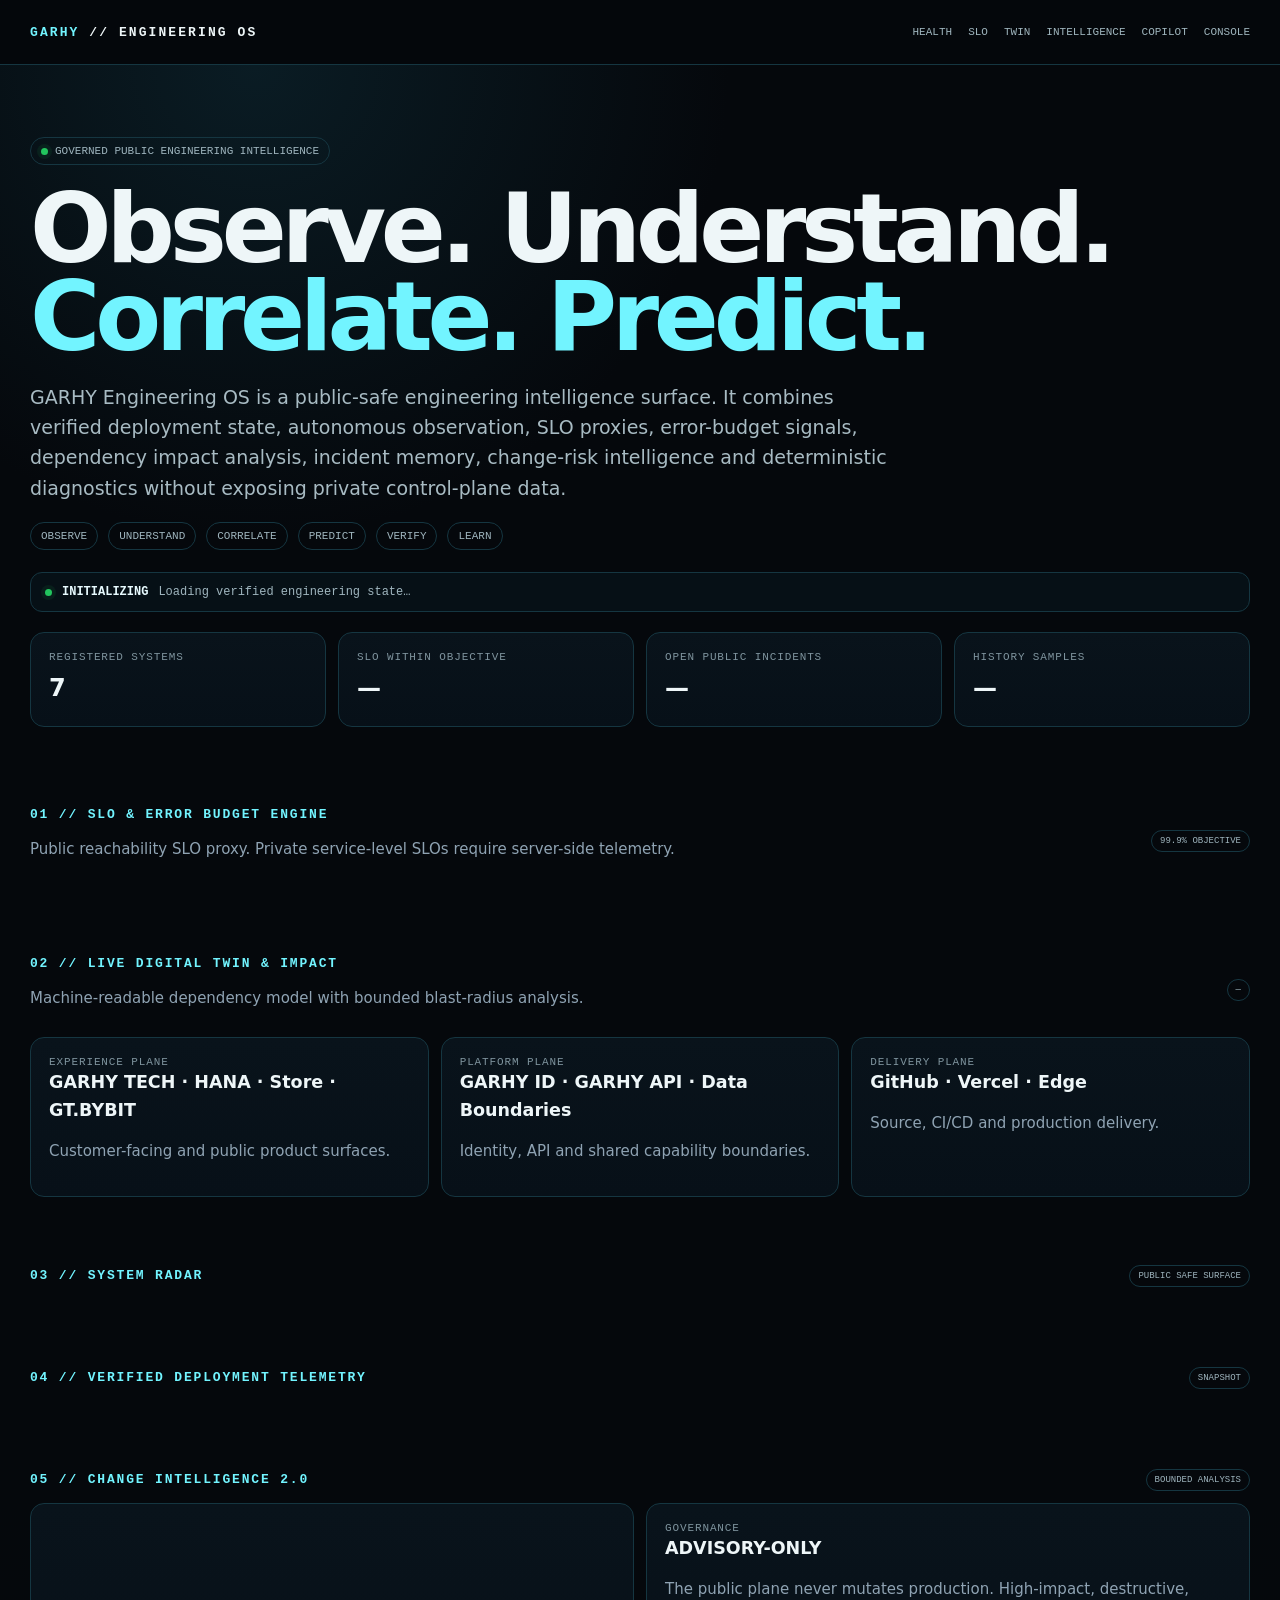
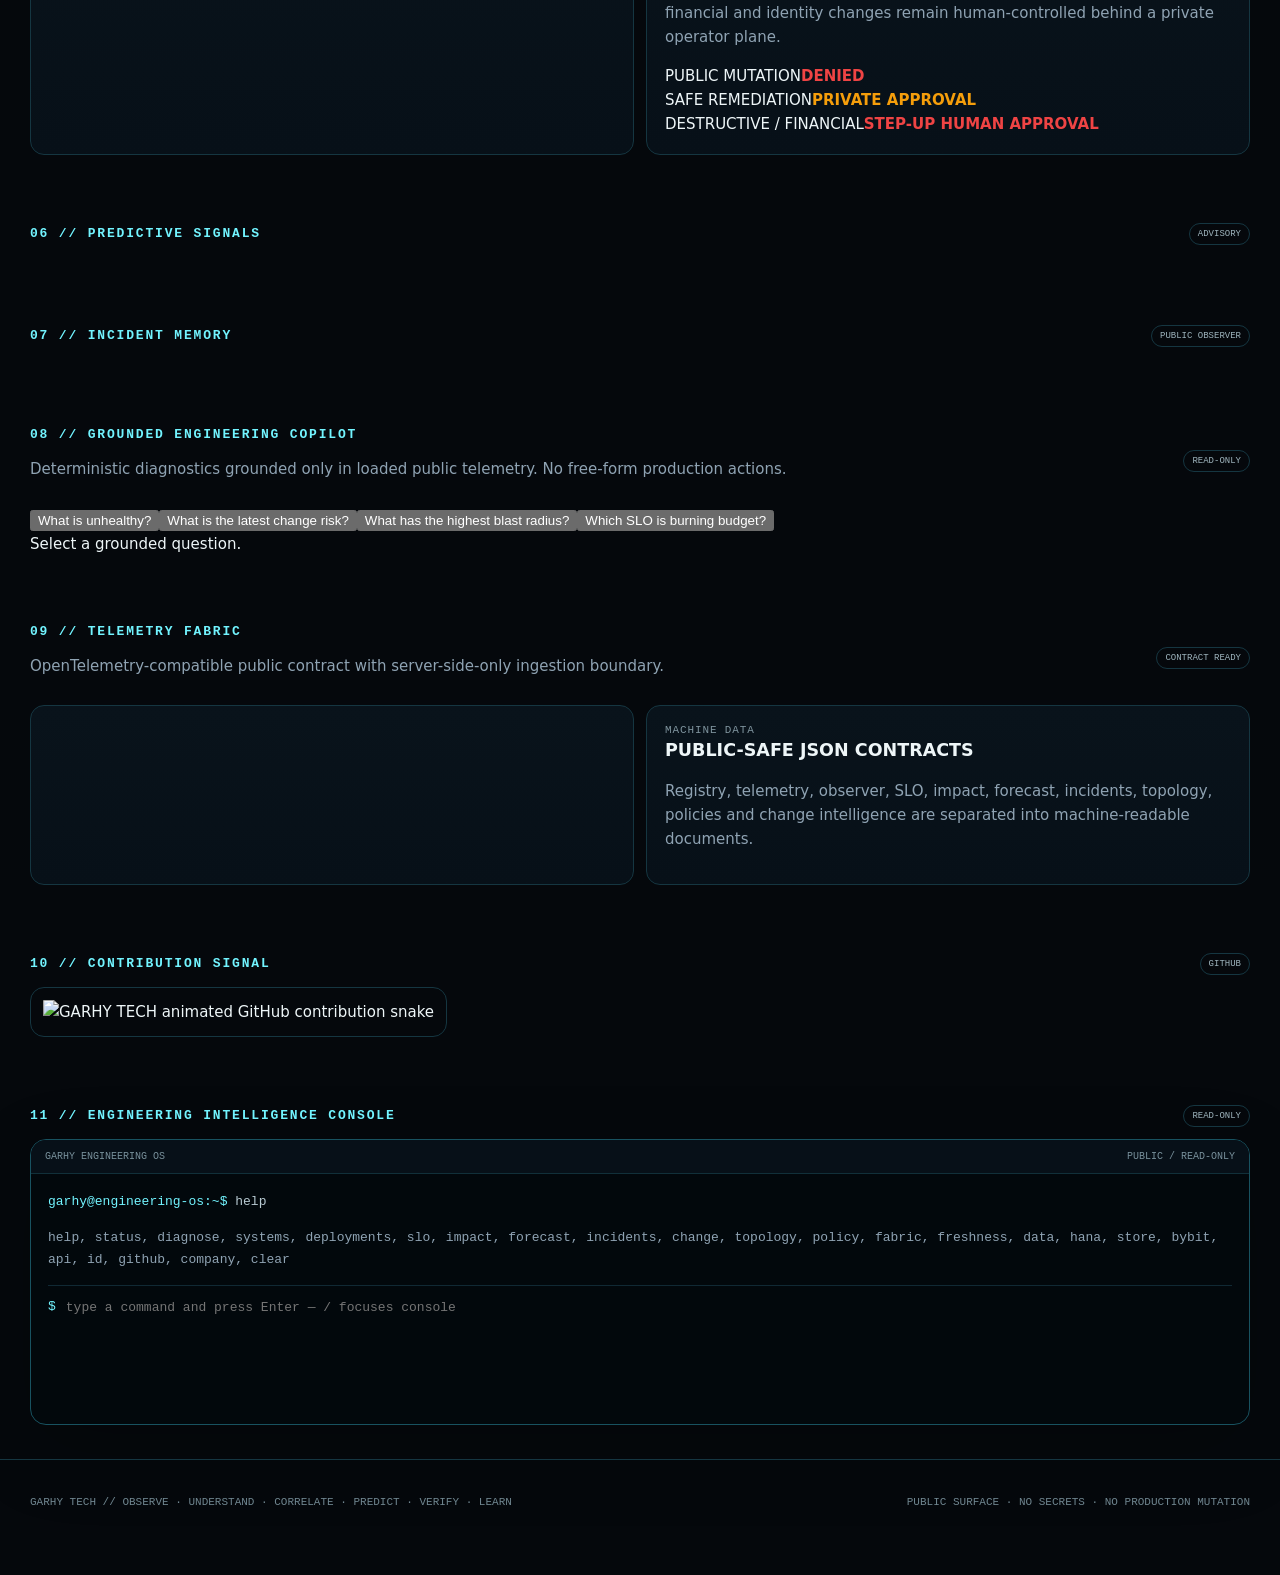
==== commit 2aae2989: "feat(engineering-os): add SLO impact and grounded copilot surfaces" ====
--- a/docs/index.html
+++ b/docs/index.html
@@ -5,10 +5,10 @@
 <meta name="viewport" content="width=device-width,initial-scale=1,viewport-fit=cover" />
 <meta name="theme-color" content="#05080c" />
 <meta name="color-scheme" content="dark" />
-<meta name="description" content="GARHY Engineering OS — governed public telemetry, digital twin, predictive signals, change intelligence and system health." />
+<meta name="description" content="GARHY Engineering OS — governed public engineering intelligence with SLOs, dependency impact analysis, change risk, incident memory and grounded diagnostics." />
 <meta http-equiv="Content-Security-Policy" content="default-src 'self'; img-src 'self' data: https://raw.githubusercontent.com; style-src 'self'; script-src 'self'; connect-src 'self'; base-uri 'self'; form-action 'none'; frame-ancestors 'none'; upgrade-insecure-requests" />
 <meta property="og:title" content="GARHY Engineering OS" />
-<meta property="og:description" content="Observe, understand, predict, verify, operate, recover and learn." />
+<meta property="og:description" content="Observe, understand, correlate, predict, verify and learn." />
 <meta property="og:type" content="website" />
 <meta property="og:url" content="https://garhy-tech.github.io/Garhy-tech/" />
 <meta name="twitter:card" content="summary" />
@@ -21,20 +21,31 @@
 </head>
 <body>
 <a class="skip" href="#main">Skip to engineering intelligence</a>
-<header class="top"><div class="wrap nav"><a class="brand" href="#top" aria-label="GARHY Engineering OS home"><b>GARHY</b> // ENGINEERING OS</a><nav class="navlinks" aria-label="Primary"><a href="#twin">DIGITAL TWIN</a><a href="#systems">SYSTEMS</a><a href="#intel">INTELLIGENCE</a><a href="#data">DATA</a><a href="#console">CONSOLE</a><a href="https://github.com/Garhy-tech">GITHUB</a></nav></div></header>
+<header class="top"><div class="wrap nav"><a class="brand" href="#top" aria-label="GARHY Engineering OS home"><b>GARHY</b> // ENGINEERING OS</a><nav class="navlinks" aria-label="Primary"><a href="#health">HEALTH</a><a href="#slo">SLO</a><a href="#twin">TWIN</a><a href="#intel">INTELLIGENCE</a><a href="#copilot">COPILOT</a><a href="#console">CONSOLE</a></nav></div></header>
 <main id="main">
-<section class="hero" id="top"><div class="wrap"><div class="eyebrow"><span class="dot"></span> GOVERNED PUBLIC ENGINEERING INTELLIGENCE</div><h1>Observe. Understand.<br><span class="accent">Predict. Operate.</span></h1><p class="lead">GARHY Engineering OS is a bounded public operations surface combining deployment state, autonomous observation, incident memory, change-risk intelligence, predictive trend signals, a machine-readable digital twin and a read-only command console.</p><div class="statusbar"><span class="chip">OBSERVE</span><span class="chip">UNDERSTAND</span><span class="chip">PREDICT</span><span class="chip">VERIFY</span><span class="chip">OPERATE</span><span class="chip">RECOVER</span><span class="chip">LEARN</span></div><div class="healthbar" aria-live="polite"><span class="health-dot" id="healthDot"></span><strong id="platformHealth">INITIALIZING</strong><span id="freshnessState">Loading verified engineering state…</span></div><div class="grid kpis"><div class="kpi"><div class="label">REGISTERED SYSTEMS</div><div class="value" id="kpiSystems">—</div></div><div class="kpi"><div class="label">VERIFIED READY</div><div class="value" id="kpiReady">—</div></div><div class="kpi"><div class="label">OPEN PUBLIC INCIDENTS</div><div class="value" id="kpiIncidents">—</div></div><div class="kpi"><div class="label">HISTORY SAMPLES</div><div class="value" id="kpiSamples">—</div></div></div><p class="meta" id="verifiedAt"></p></div></section>
-<section class="section" id="twin"><div class="wrap"><div class="sectionhead"><h2>01 // DIGITAL TWIN</h2><span class="sectiontag">MACHINE-READABLE</span></div><div class="grid architecture"><article class="node"><div class="label">EXPERIENCE PLANE</div><h3>GARHY TECH · HANA · Store · GT.BYBIT</h3><p class="muted">Customer-facing and public product surfaces.</p></article><article class="node"><div class="label">PLATFORM PLANE</div><h3>GARHY ID · GARHY API · Data Boundaries</h3><p class="muted">Identity, API and shared capability boundaries.</p></article><article class="node"><div class="label">DELIVERY PLANE</div><h3>GitHub · Vercel · Edge</h3><p class="muted">Source, CI/CD and production delivery.</p></article></div><p class="meta" id="topologyMeta"></p></div></section>
-<section class="section" id="systems"><div class="wrap"><div class="sectionhead"><h2>02 // SYSTEM RADAR</h2><span class="sectiontag">PUBLIC SAFE SURFACE</span></div><div class="grid registry" id="systems"></div></div></section>
-<section class="section"><div class="wrap"><div class="sectionhead"><h2>03 // VERIFIED DEPLOYMENT TELEMETRY</h2><span class="sectiontag">SNAPSHOT</span></div><div class="grid telemetry" id="telemetryGrid"></div></div></section>
-<section class="section" id="intel"><div class="wrap"><div class="sectionhead"><h2>04 // ENGINEERING INTELLIGENCE</h2><span class="sectiontag">BOUNDED ANALYSIS</span></div><div class="grid intel"><article class="card" id="changeCard"></article><article class="card"><div class="label">GOVERNANCE</div><h3 id="policyMode">ADVISORY-ONLY</h3><p class="muted">The public plane never mutates production. High-impact, destructive, financial and identity changes remain human-controlled and require a private operator plane.</p></article></div></div></section>
-<section class="section"><div class="wrap"><div class="sectionhead"><h2>05 // PREDICTIVE SIGNALS</h2><span class="sectiontag">ADVISORY</span></div><div class="grid telemetry" id="forecastGrid"></div></div></section>
-<section class="section"><div class="wrap"><div class="sectionhead"><h2>06 // INCIDENT MEMORY</h2><span class="sectiontag">PUBLIC OBSERVER</span></div><div class="grid intel" id="incidentGrid"></div></div></section>
-<section class="section" id="data"><div class="wrap"><div class="sectionhead"><h2>07 // MACHINE DATA</h2><span class="sectiontag">OPEN JSON</span></div><div class="grid data-grid" id="machineData"><a class="data-card" href="./data/registry.json"><span>REGISTRY</span><strong>System catalog</strong></a><a class="data-card" href="./data/telemetry.json"><span>TELEMETRY</span><strong>Verified deployment snapshot</strong></a><a class="data-card" href="./data/observer.json"><span>OBSERVER</span><strong>Public reachability intelligence</strong></a><a class="data-card" href="./data/topology.json"><span>TOPOLOGY</span><strong>Digital twin graph</strong></a><a class="data-card" href="./data/policies.json"><span>POLICIES</span><strong>Governance constraints</strong></a><a class="data-card" href="./data/incidents.json"><span>INCIDENTS</span><strong>Public incident memory</strong></a></div></div></section>
-<section class="section"><div class="wrap"><div class="sectionhead"><h2>08 // CONTRIBUTION SIGNAL</h2><span class="sectiontag">GITHUB</span></div><img class="snake" src="https://raw.githubusercontent.com/Garhy-tech/Garhy-tech/main/assets/github-contribution-grid-snake.svg" alt="GARHY TECH animated GitHub contribution snake" loading="lazy" /></div></section>
-<section class="section" id="console"><div class="wrap"><div class="sectionhead"><h2>09 // ENGINEERING INTELLIGENCE CONSOLE</h2><span class="sectiontag">READ-ONLY</span></div><div class="terminal"><div class="termhead"><span>GARHY ENGINEERING OS</span><span>PUBLIC / READ-ONLY</span></div><div class="screen"><div><span class="prompt">garhy@engineering-os:~$</span> help</div><pre class="muted helptext">help, status, diagnose, systems, deployments, forecast, incidents, change, topology, policy, freshness, data, hana, store, bybit, api, id, github, company, clear</pre><div id="history"></div><div class="inputrow"><span class="prompt">$</span><input id="cmd" autocomplete="off" autocapitalize="none" spellcheck="false" aria-label="Engineering OS command input" placeholder="type a command and press Enter — / focuses console" /></div></div></div></div></section>
+<section class="hero" id="health"><div class="wrap"><div class="eyebrow"><span class="dot"></span> GOVERNED PUBLIC ENGINEERING INTELLIGENCE</div><h1>Observe. Understand.<br><span class="accent">Correlate. Predict.</span></h1><p class="lead">GARHY Engineering OS is a public-safe engineering intelligence surface. It combines verified deployment state, autonomous observation, SLO proxies, error-budget signals, dependency impact analysis, incident memory, change-risk intelligence and deterministic diagnostics without exposing private control-plane data.</p><div class="statusbar"><span class="chip">OBSERVE</span><span class="chip">UNDERSTAND</span><span class="chip">CORRELATE</span><span class="chip">PREDICT</span><span class="chip">VERIFY</span><span class="chip">LEARN</span></div><div class="healthbar" aria-live="polite"><span class="health-dot" id="healthDot"></span><strong id="platformHealth">INITIALIZING</strong><span id="freshnessState">Loading verified engineering state…</span></div><div class="grid kpis"><div class="kpi"><div class="label">REGISTERED SYSTEMS</div><div class="value" id="kpiSystems">—</div></div><div class="kpi"><div class="label">SLO WITHIN OBJECTIVE</div><div class="value" id="kpiSlo">—</div></div><div class="kpi"><div class="label">OPEN PUBLIC INCIDENTS</div><div class="value" id="kpiIncidents">—</div></div><div class="kpi"><div class="label">HISTORY SAMPLES</div><div class="value" id="kpiSamples">—</div></div></div><p class="meta" id="verifiedAt"></p></div></section>
+
+<section class="section" id="slo"><div class="wrap"><div class="sectionhead"><div><h2>01 // SLO & ERROR BUDGET ENGINE</h2><p class="muted">Public reachability SLO proxy. Private service-level SLOs require server-side telemetry.</p></div><span class="sectiontag">99.9% OBJECTIVE</span></div><div class="grid telemetry" id="sloGrid"></div></div></section>
+
+<section class="section" id="twin"><div class="wrap"><div class="sectionhead"><div><h2>02 // LIVE DIGITAL TWIN & IMPACT</h2><p class="muted">Machine-readable dependency model with bounded blast-radius analysis.</p></div><span class="sectiontag" id="topologyMeta">—</span></div><div class="grid architecture"><article class="node"><div class="label">EXPERIENCE PLANE</div><h3>GARHY TECH · HANA · Store · GT.BYBIT</h3><p class="muted">Customer-facing and public product surfaces.</p></article><article class="node"><div class="label">PLATFORM PLANE</div><h3>GARHY ID · GARHY API · Data Boundaries</h3><p class="muted">Identity, API and shared capability boundaries.</p></article><article class="node"><div class="label">DELIVERY PLANE</div><h3>GitHub · Vercel · Edge</h3><p class="muted">Source, CI/CD and production delivery.</p></article></div><div class="grid telemetry topgap" id="impactGrid"></div></div></section>
+
+<section class="section" id="systems-section"><div class="wrap"><div class="sectionhead"><h2>03 // SYSTEM RADAR</h2><span class="sectiontag">PUBLIC SAFE SURFACE</span></div><div class="grid registry" id="systems"></div></div></section>
+<section class="section"><div class="wrap"><div class="sectionhead"><h2>04 // VERIFIED DEPLOYMENT TELEMETRY</h2><span class="sectiontag">SNAPSHOT</span></div><div class="grid telemetry" id="telemetryGrid"></div></div></section>
+
+<section class="section" id="intel"><div class="wrap"><div class="sectionhead"><h2>05 // CHANGE INTELLIGENCE 2.0</h2><span class="sectiontag">BOUNDED ANALYSIS</span></div><div class="grid intel"><article class="card" id="changeCard"></article><article class="card"><div class="label">GOVERNANCE</div><h3 id="policyMode">ADVISORY-ONLY</h3><p class="muted">The public plane never mutates production. High-impact, destructive, financial and identity changes remain human-controlled behind a private operator plane.</p><div class="policyline"><span>PUBLIC MUTATION</span><strong class="bad">DENIED</strong></div><div class="policyline"><span>SAFE REMEDIATION</span><strong class="warn">PRIVATE APPROVAL</strong></div><div class="policyline"><span>DESTRUCTIVE / FINANCIAL</span><strong class="bad">STEP-UP HUMAN APPROVAL</strong></div></article></div></div></section>
+
+<section class="section"><div class="wrap"><div class="sectionhead"><h2>06 // PREDICTIVE SIGNALS</h2><span class="sectiontag">ADVISORY</span></div><div class="grid telemetry" id="forecastGrid"></div></div></section>
+<section class="section"><div class="wrap"><div class="sectionhead"><h2>07 // INCIDENT MEMORY</h2><span class="sectiontag">PUBLIC OBSERVER</span></div><div class="grid intel" id="incidentGrid"></div></div></section>
+
+<section class="section" id="copilot"><div class="wrap"><div class="sectionhead"><div><h2>08 // GROUNDED ENGINEERING COPILOT</h2><p class="muted">Deterministic diagnostics grounded only in loaded public telemetry. No free-form production actions.</p></div><span class="sectiontag">READ-ONLY</span></div><div class="copilot"><div class="copilot-presets"><button data-question="health">What is unhealthy?</button><button data-question="risk">What is the latest change risk?</button><button data-question="impact">What has the highest blast radius?</button><button data-question="budget">Which SLO is burning budget?</button></div><div id="copilotAnswer" class="copilot-answer" role="status" aria-live="polite">Select a grounded question.</div></div></div></section>
+
+<section class="section" id="data"><div class="wrap"><div class="sectionhead"><div><h2>09 // TELEMETRY FABRIC</h2><p class="muted">OpenTelemetry-compatible public contract with server-side-only ingestion boundary.</p></div><span class="sectiontag">CONTRACT READY</span></div><div class="grid intel"><article class="card" id="fabricCard"></article><article class="card"><div class="label">MACHINE DATA</div><h3>PUBLIC-SAFE JSON CONTRACTS</h3><p class="muted">Registry, telemetry, observer, SLO, impact, forecast, incidents, topology, policies and change intelligence are separated into machine-readable documents.</p><div class="stack" id="machineData"></div></article></div></div></section>
+
+<section class="section"><div class="wrap"><div class="sectionhead"><h2>10 // CONTRIBUTION SIGNAL</h2><span class="sectiontag">GITHUB</span></div><img class="snake" src="https://raw.githubusercontent.com/Garhy-tech/Garhy-tech/main/assets/github-contribution-grid-snake.svg" alt="GARHY TECH animated GitHub contribution snake" loading="lazy" /></div></section>
+
+<section class="section" id="console"><div class="wrap"><div class="sectionhead"><h2>11 // ENGINEERING INTELLIGENCE CONSOLE</h2><span class="sectiontag">READ-ONLY</span></div><div class="terminal"><div class="termhead"><span>GARHY ENGINEERING OS</span><span>PUBLIC / READ-ONLY</span></div><div class="screen"><div><span class="prompt">garhy@engineering-os:~$</span> help</div><pre class="muted helptext">help, status, diagnose, systems, deployments, slo, impact, forecast, incidents, change, topology, policy, fabric, freshness, data, hana, store, bybit, api, id, github, company, clear</pre><div id="history"></div><div class="inputrow"><span class="prompt">$</span><input id="cmd" autocomplete="off" autocapitalize="none" spellcheck="false" aria-label="Engineering OS command input" placeholder="type a command and press Enter — / focuses console" /></div></div></div></div></section>
 </main>
-<footer class="footer"><div class="wrap footerrow"><span>GARHY TECH // OBSERVE · UNDERSTAND · PREDICT · VERIFY · OPERATE · RECOVER · LEARN</span><span>PUBLIC SURFACE · NO SECRETS · NO PRODUCTION MUTATION</span></div></footer>
+<footer class="footer"><div class="wrap footerrow"><span>GARHY TECH // OBSERVE · UNDERSTAND · CORRELATE · PREDICT · VERIFY · LEARN</span><span>PUBLIC SURFACE · NO SECRETS · NO PRODUCTION MUTATION</span></div></footer>
 <script src="./app.js" defer></script>
 </body>
 </html>
--- a/docs/styles.css
+++ b/docs/styles.css
@@ -1 +1 @@
-html{scroll-behavior:smooth}*{box-sizing:border-box}body{margin:0;background:#05080c;color:#eef6f8;font:15px/1.6 Inter,system-ui,sans-serif}a{color:inherit;text-decoration:none}.wrap{width:min(1220px,calc(100% - 28px));margin:auto}.top{position:sticky;top:0;z-index:10;background:#05080cdd;border-bottom:1px solid #153641;backdrop-filter:blur(14px)}.nav{height:64px;display:flex;align-items:center;justify-content:space-between}.brand{font:700 13px ui-monospace,monospace;letter-spacing:.16em}.brand b,.accent,h2{color:#72f4ff}.navlinks{display:flex;gap:16px;font:11px ui-monospace,monospace;color:#9fb5be}.hero{padding:72px 0 34px;background:radial-gradient(circle at 20% 0,#0a1c24 0,transparent 38%)}h1{font-size:clamp(48px,8vw,96px);line-height:.92;letter-spacing:-.055em;margin:20px 0}.lead{max-width:860px;color:#a8bbc3;font-size:19px}.eyebrow,.pill,.chip{display:inline-flex;align-items:center;gap:7px;border:1px solid #153641;border-radius:999px;padding:7px 10px;font:11px ui-monospace,monospace;color:#9fb5be}.dot{width:7px;height:7px;border-radius:50%;background:#22c55e}.grid{display:grid;gap:12px}.kpis{grid-template-columns:repeat(4,1fr);margin-top:30px}.kpi,.card,.system,.node{border:1px solid #153641;border-radius:14px;background:#081018;padding:18px}.label{font:11px ui-monospace,monospace;color:#7f949e;letter-spacing:.08em}.value{margin-top:6px;font-size:24px;font-weight:750}.ok{color:#73e799}.warn{color:#f59e0b}.bad{color:#ef4444}.section{padding:34px 0}.section h2{font:700 13px ui-monospace,monospace;letter-spacing:.14em}.architecture{grid-template-columns:repeat(3,1fr)}.registry,.telemetry,.intel{grid-template-columns:repeat(2,1fr)}.systemtop{display:flex;justify-content:space-between;gap:12px}.system h3,.card h3{margin:0 0 8px}.muted{color:#8fa3b3}.meta{font:12px ui-monospace,monospace;color:#8fa3b3;margin-top:10px}.stack{display:flex;flex-wrap:wrap;gap:7px;margin-top:12px}.terminal{border:1px solid #185260;border-radius:16px;background:#02080c;overflow:hidden}.termhead{padding:11px 14px;border-bottom:1px solid #11303a;background:#071018}.screen{padding:17px;min-height:250px;font:13px/1.75 ui-monospace,monospace;color:#b8cad2}.prompt{color:#72f4ff}.inputrow{display:flex;gap:8px;border-top:1px solid #102934;padding-top:10px}.inputrow input{flex:1;background:transparent;border:0;outline:0;color:white;font:13px ui-monospace,monospace}.snake{width:100%;background:#05080c;border:1px solid #153641;border-radius:14px;padding:12px}.footer{border-top:1px solid #153641;padding:36px 0 60px;color:#708690;font:11px ui-monospace,monospace}.statusbar{display:flex;gap:10px;flex-wrap:wrap;margin-top:18px}.risk{font-weight:800}.risk.low{color:#73e799}.risk.elevated{color:#f8bd59}.risk.high,.risk.critical{color:#ff7777}@media(max-width:850px){.kpis,.architecture,.registry,.telemetry,.intel{grid-template-columns:1fr 1fr}}@media(max-width:600px){.navlinks{display:none}.kpis,.architecture,.registry,.telemetry,.intel{grid-template-columns:1fr}h1{font-size:52px}}@media(prefers-reduced-motion:reduce){html{scroll-behavior:auto}}+html{scroll-behavior:smooth}*{box-sizing:border-box}body{margin:0;background:#05080c;color:#eef6f8;font:15px/1.6 Inter,system-ui,-apple-system,BlinkMacSystemFont,"Segoe UI",sans-serif}a{color:inherit;text-decoration:none}.skip{position:fixed;inset:10px auto auto 10px;z-index:1000;transform:translateY(-180%);padding:10px 14px;border-radius:10px;background:#72f4ff;color:#021015;font-weight:800}.skip:focus{transform:none}.wrap{width:min(1220px,calc(100% - 28px));margin:auto}.top{position:sticky;top:0;z-index:10;background:#05080ce8;border-bottom:1px solid #153641;backdrop-filter:blur(14px)}.nav{height:64px;display:flex;align-items:center;justify-content:space-between;gap:20px}.brand{font:700 13px ui-monospace,SFMono-Regular,Menlo,monospace;letter-spacing:.16em}.brand b,.accent,h2{color:#72f4ff}.navlinks{display:flex;gap:16px;font:11px ui-monospace,SFMono-Regular,Menlo,monospace;color:#9fb5be}.navlinks a:hover,.navlinks a:focus-visible{color:#e8fbff}.hero{padding:72px 0 34px;background:radial-gradient(circle at 20% 0,#0a1c24 0,transparent 38%)}h1{font-size:clamp(48px,8vw,96px);line-height:.92;letter-spacing:-.055em;margin:20px 0}.lead{max-width:880px;color:#a8bbc3;font-size:19px}.eyebrow,.pill,.chip,.sectiontag{display:inline-flex;align-items:center;gap:7px;border:1px solid #153641;border-radius:999px;padding:7px 10px;font:11px ui-monospace,SFMono-Regular,Menlo,monospace;color:#9fb5be}.dot,.health-dot{width:7px;height:7px;border-radius:50%;background:#22c55e;box-shadow:0 0 0 4px rgba(34,197,94,.08)}.healthbar{display:flex;align-items:center;gap:10px;flex-wrap:wrap;margin-top:22px;padding:12px 14px;border:1px solid #153641;border-radius:12px;background:#061016;color:#9fb5be;font:12px ui-monospace,SFMono-Regular,Menlo,monospace}.healthbar strong{color:#e8fbff}.healthbar.degraded .health-dot{background:#f59e0b;box-shadow:0 0 0 4px rgba(245,158,11,.08)}.healthbar.stale .health-dot{background:#ef4444;box-shadow:0 0 0 4px rgba(239,68,68,.08)}.grid{display:grid;gap:12px}.kpis{grid-template-columns:repeat(4,1fr);margin-top:20px}.kpi,.card,.system,.node,.data-card{border:1px solid #153641;border-radius:14px;background:linear-gradient(180deg,#09131b,#071018);padding:18px}.kpi,.system,.node,.card,.data-card{transition:border-color .18s ease,transform .18s ease,background .18s ease}.system:hover,.node:hover,.card:hover,.data-card:hover{border-color:#225665;background:#091820}.label{font:11px ui-monospace,SFMono-Regular,Menlo,monospace;color:#7f949e;letter-spacing:.08em}.value{margin-top:6px;font-size:24px;font-weight:750}.ok{color:#73e799}.warn{color:#f59e0b}.bad{color:#ef4444}.section{padding:34px 0}.sectionhead{display:flex;align-items:center;justify-content:space-between;gap:16px;margin-bottom:12px}.section h2{margin:0;font:700 13px ui-monospace,SFMono-Regular,Menlo,monospace;letter-spacing:.14em}.sectiontag{padding:5px 8px;font-size:9px}.architecture{grid-template-columns:repeat(3,1fr)}.registry,.telemetry,.intel{grid-template-columns:repeat(2,1fr)}.systemtop{display:flex;justify-content:space-between;gap:12px}.system h3,.card h3,.node h3{margin:0 0 8px}.muted{color:#8fa3b3}.meta{font:12px ui-monospace,SFMono-Regular,Menlo,monospace;color:#8fa3b3;margin-top:10px}.stack{display:flex;flex-wrap:wrap;gap:7px;margin-top:12px}.stack .chip:hover,.stack .chip:focus-visible{border-color:#72f4ff;color:#dffcff}.data-grid{grid-template-columns:repeat(3,1fr)}.data-card{display:flex;min-height:110px;flex-direction:column;justify-content:space-between}.data-card span{font:10px ui-monospace,SFMono-Regular,Menlo,monospace;letter-spacing:.12em;color:#72f4ff}.data-card strong{font-size:16px}.terminal{border:1px solid #185260;border-radius:16px;background:#02080c;overflow:hidden;box-shadow:0 24px 80px rgba(0,0,0,.2)}.termhead{display:flex;justify-content:space-between;gap:10px;padding:11px 14px;border-bottom:1px solid #11303a;background:#071018;color:#78909b;font:10px ui-monospace,SFMono-Regular,Menlo,monospace}.screen{padding:17px;min-height:250px;font:13px/1.75 ui-monospace,SFMono-Regular,Menlo,monospace;color:#b8cad2}.prompt{color:#72f4ff}.helptext{white-space:pre-wrap}.inputrow{display:flex;gap:8px;border-top:1px solid #102934;padding-top:10px}.inputrow input{flex:1;min-width:0;background:transparent;border:0;outline:0;color:white;font:13px ui-monospace,SFMono-Regular,Menlo,monospace}.inputrow input:focus-visible{box-shadow:0 1px 0 #72f4ff}.snake{width:100%;background:#05080c;border:1px solid #153641;border-radius:14px;padding:12px}.footer{border-top:1px solid #153641;padding:36px 0 60px;color:#708690;font:11px ui-monospace,SFMono-Regular,Menlo,monospace}.footerrow{display:flex;justify-content:space-between;gap:18px;flex-wrap:wrap}.statusbar{display:flex;gap:10px;flex-wrap:wrap;margin-top:18px}.risk{font-weight:800}.risk.low{color:#73e799}.risk.elevated{color:#f8bd59}.risk.high,.risk.critical{color:#ff7777}button,a,input{outline-offset:3px}:focus-visible{outline:2px solid #72f4ff}@media(max-width:850px){.kpis,.architecture,.registry,.telemetry,.intel,.data-grid{grid-template-columns:1fr 1fr}}@media(max-width:600px){.navlinks{display:none}.hero{padding-top:48px}.kpis,.architecture,.registry,.telemetry,.intel,.data-grid{grid-template-columns:1fr}h1{font-size:52px}.sectionhead{align-items:flex-start;flex-direction:column;gap:7px}.termhead{flex-direction:column}.healthbar{align-items:flex-start}}@media(prefers-reduced-motion:reduce){html{scroll-behavior:auto}.kpi,.system,.node,.card,.data-card{transition:none}}
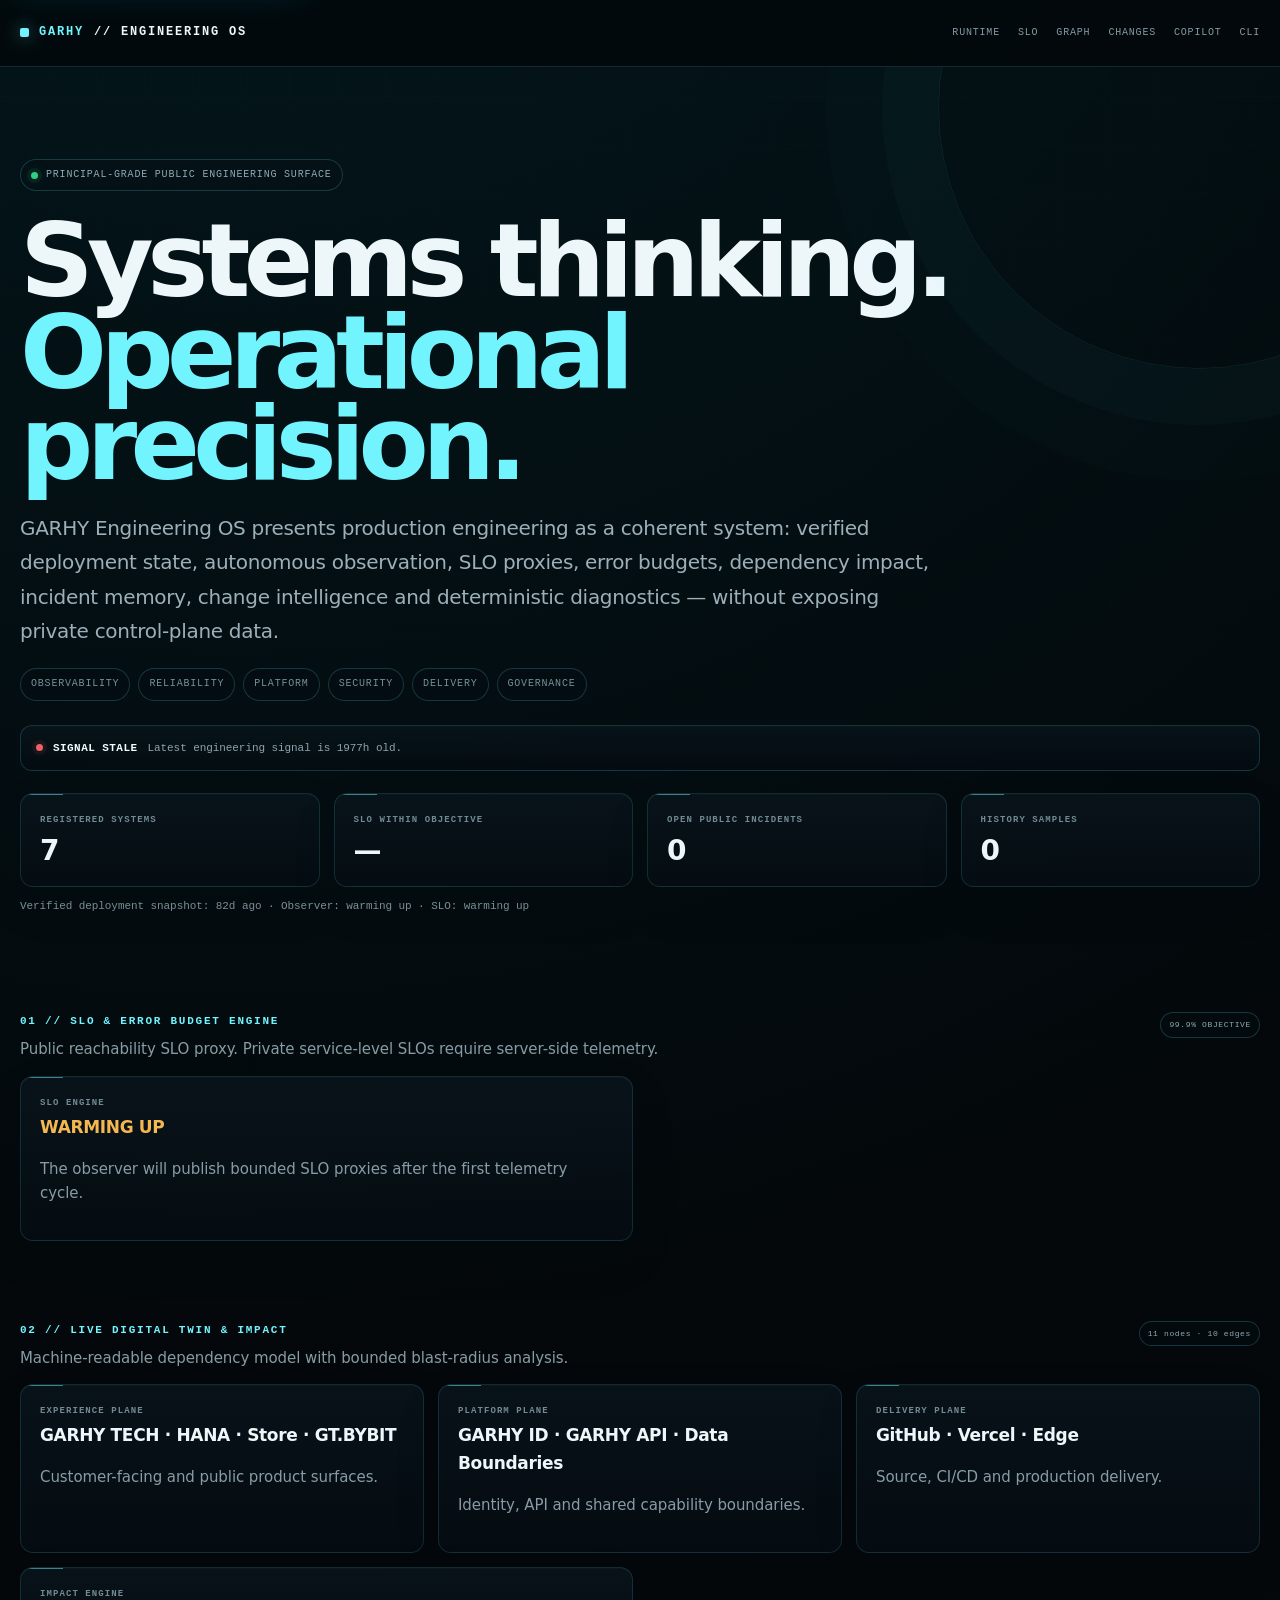
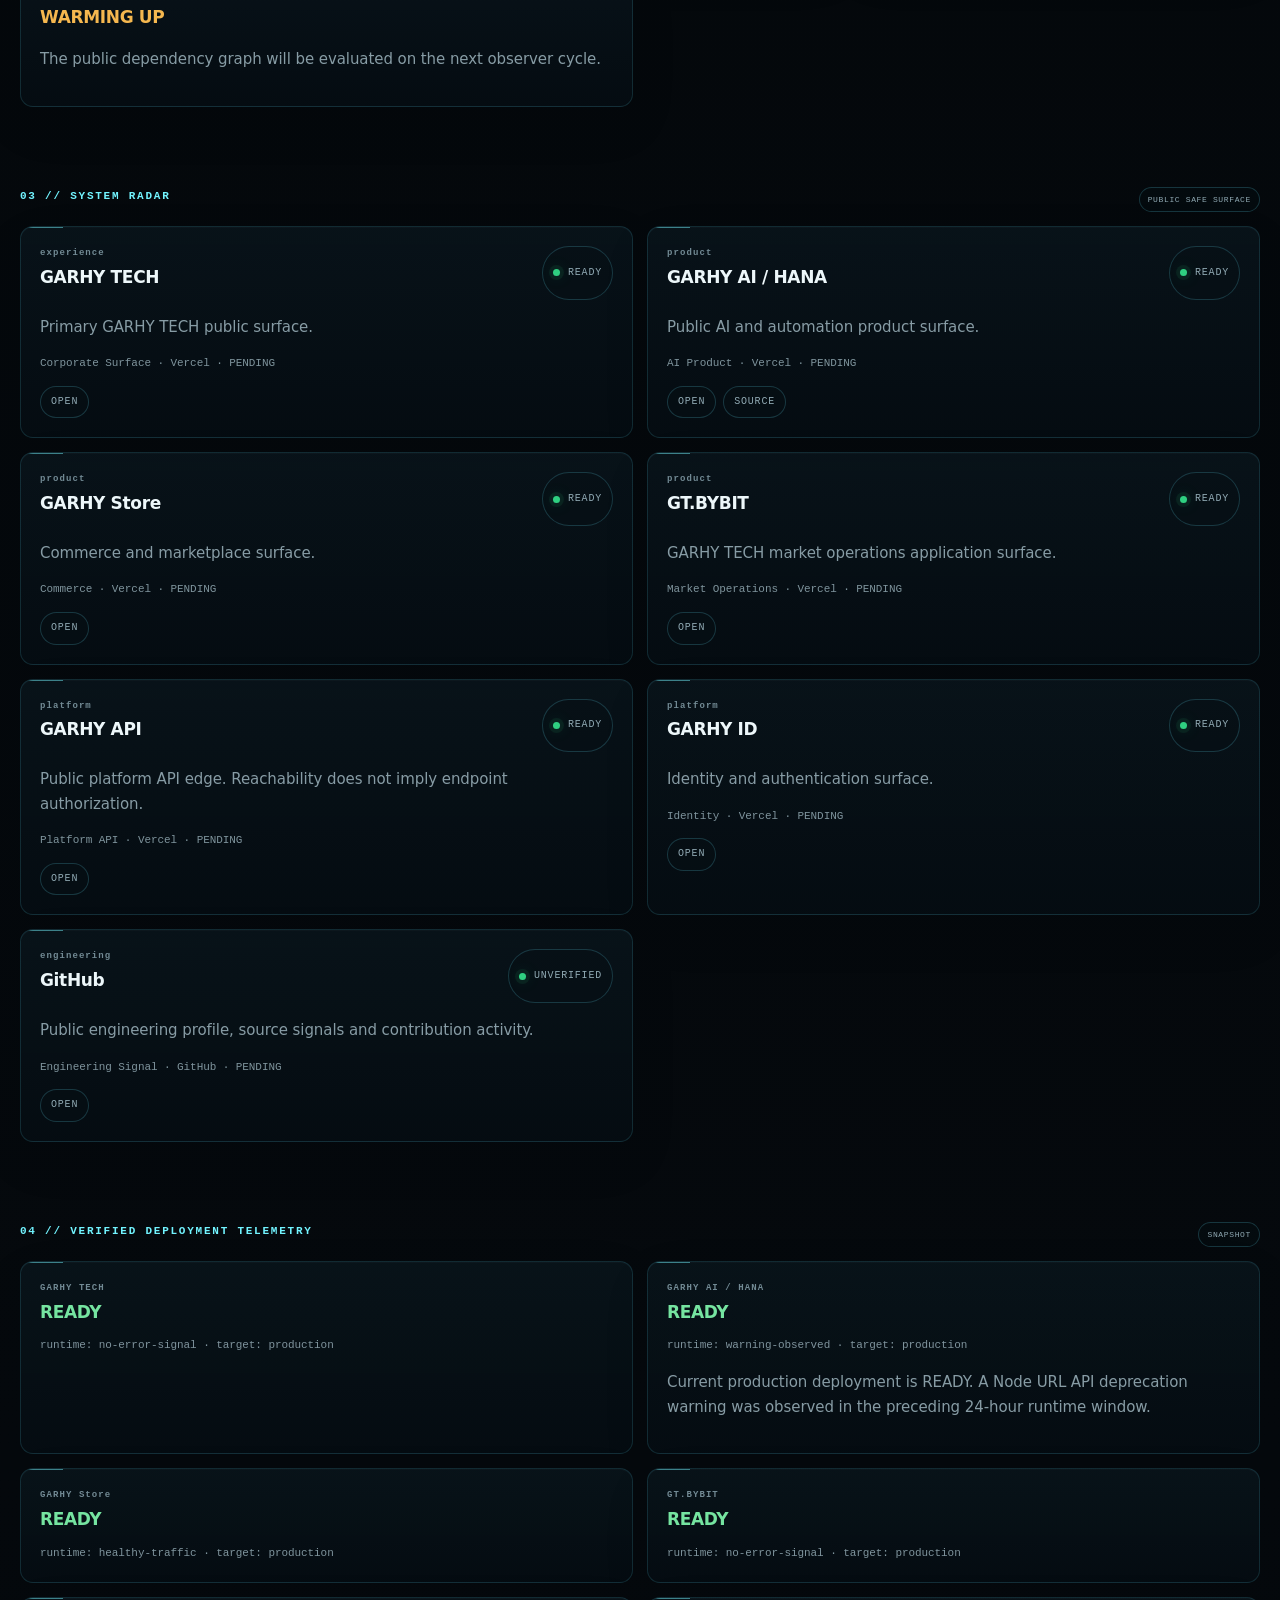
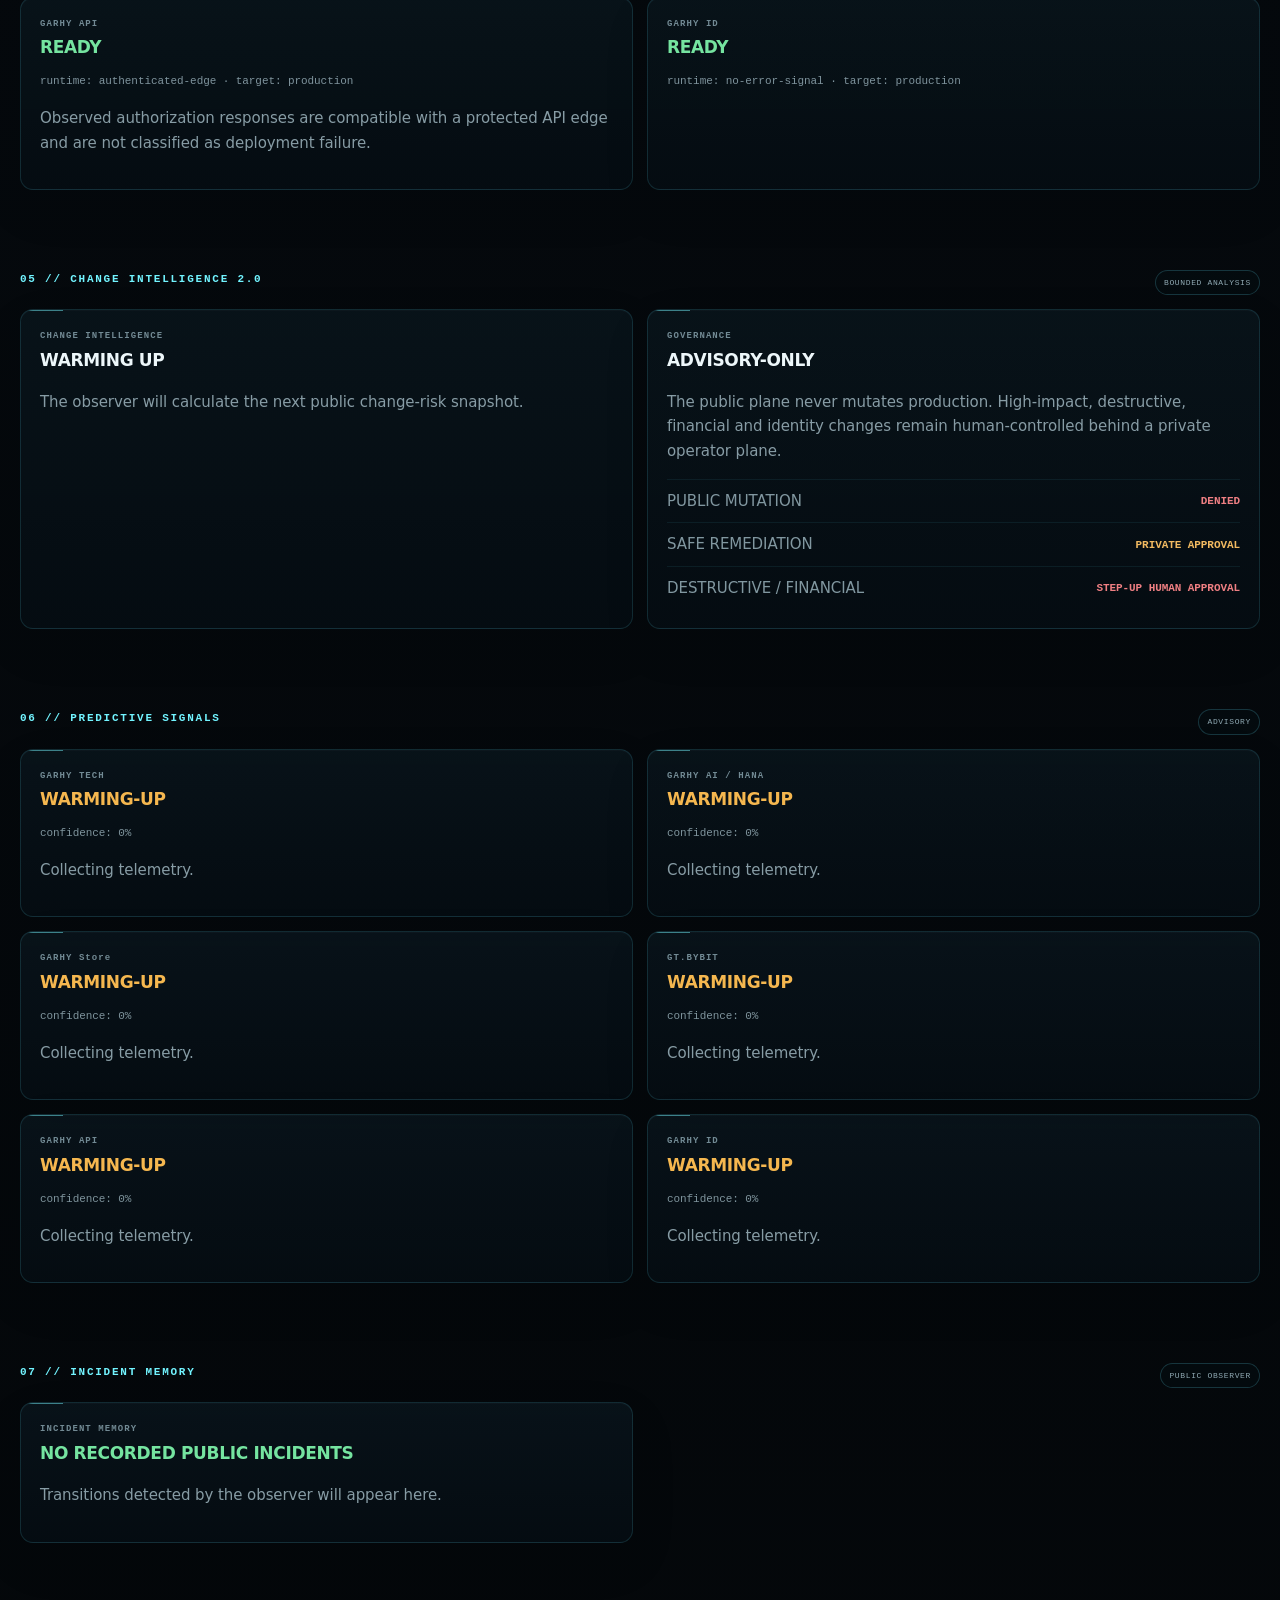
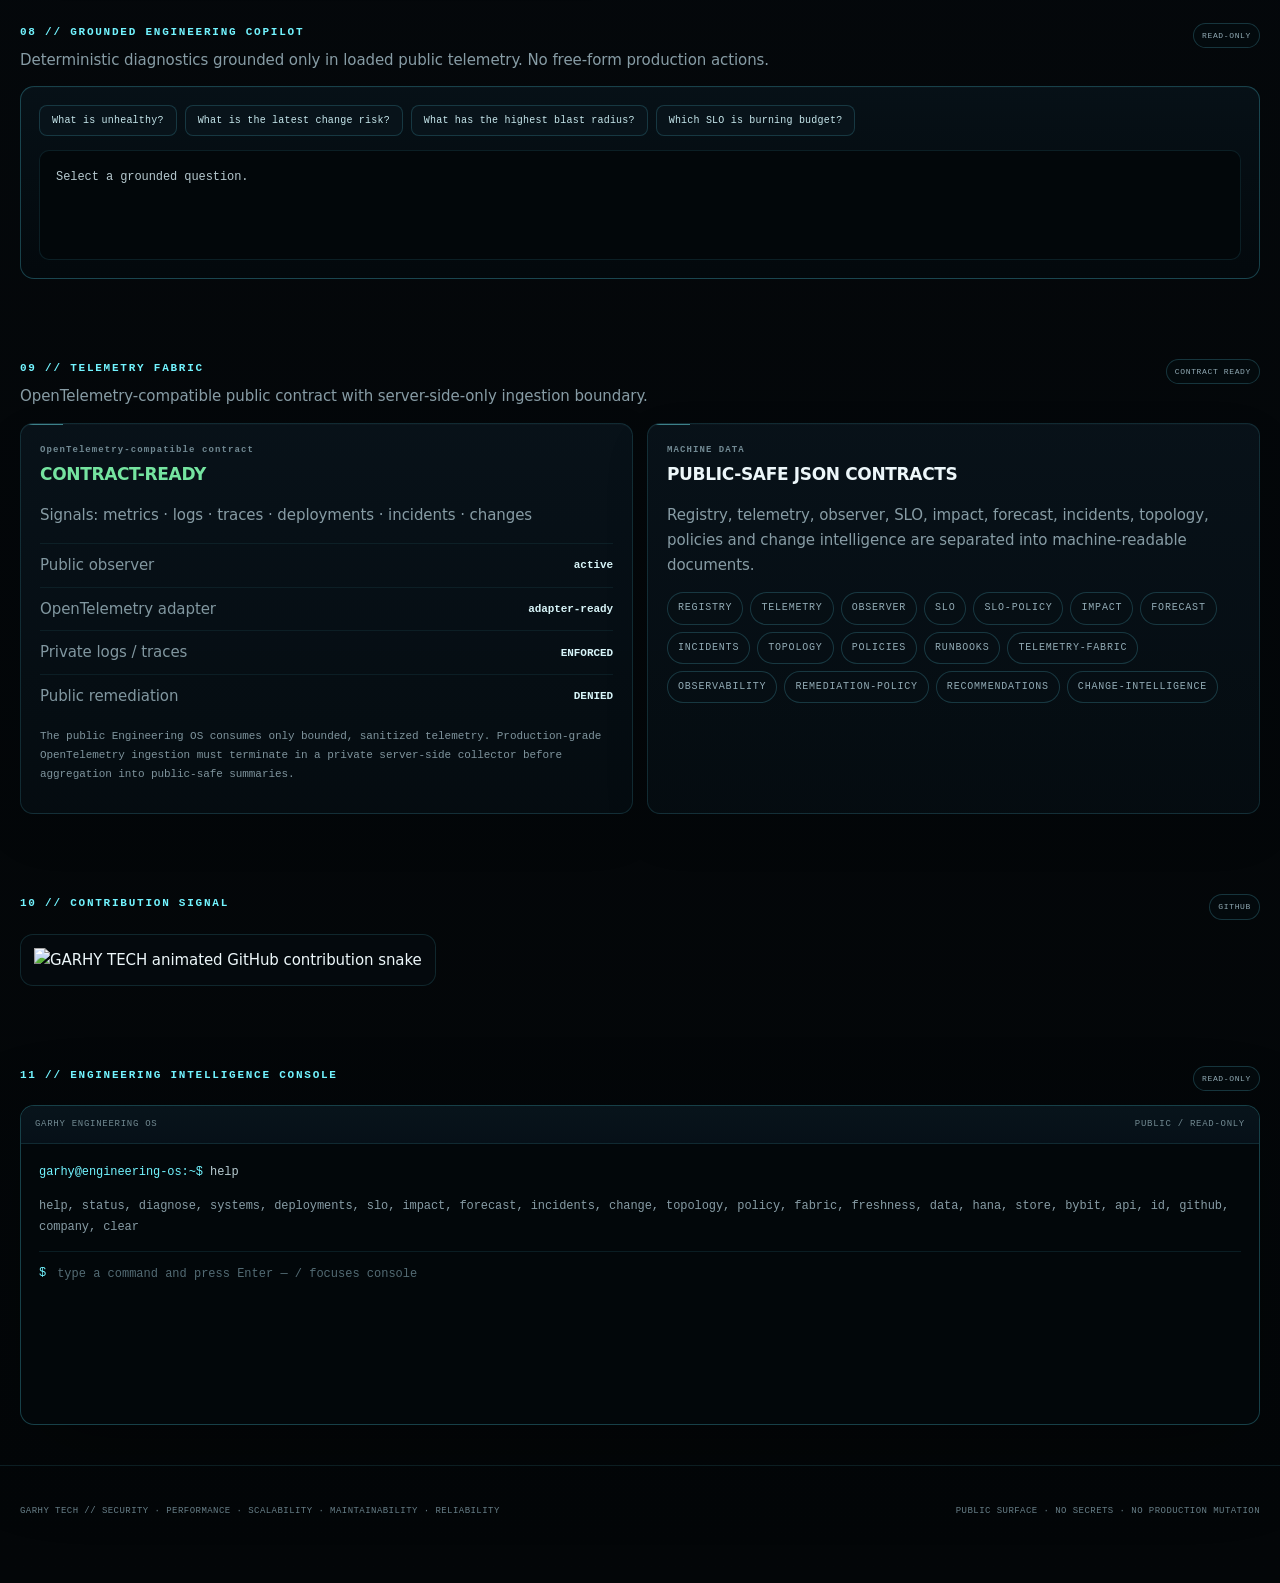
==== commit 43567d33: "feat(ui): refine principal-engineer presentation" ====
--- a/docs/index.html
+++ b/docs/index.html
@@ -3,12 +3,12 @@
 <head>
 <meta charset="utf-8" />
 <meta name="viewport" content="width=device-width,initial-scale=1,viewport-fit=cover" />
-<meta name="theme-color" content="#05080c" />
+<meta name="theme-color" content="#03070a" />
 <meta name="color-scheme" content="dark" />
-<meta name="description" content="GARHY Engineering OS — governed public engineering intelligence with SLOs, dependency impact analysis, change risk, incident memory and grounded diagnostics." />
+<meta name="description" content="GARHY Engineering OS — a principal-grade public engineering intelligence surface for SLOs, dependency impact, change risk, incident memory and grounded diagnostics." />
 <meta http-equiv="Content-Security-Policy" content="default-src 'self'; img-src 'self' data: https://raw.githubusercontent.com; style-src 'self'; script-src 'self'; connect-src 'self'; base-uri 'self'; form-action 'none'; frame-ancestors 'none'; upgrade-insecure-requests" />
 <meta property="og:title" content="GARHY Engineering OS" />
-<meta property="og:description" content="Observe, understand, correlate, predict, verify and learn." />
+<meta property="og:description" content="Engineering intelligence for observable, reliable and governed systems." />
 <meta property="og:type" content="website" />
 <meta property="og:url" content="https://garhy-tech.github.io/Garhy-tech/" />
 <meta name="twitter:card" content="summary" />
@@ -17,13 +17,12 @@
 <link rel="manifest" href="./manifest.webmanifest" />
 <link rel="stylesheet" href="./styles.css" />
 <title>GARHY Engineering OS</title>
-<script type="application/ld+json">{"@context":"https://schema.org","@type":"Organization","name":"GARHY TECH","url":"https://garhy.tech","sameAs":["https://github.com/Garhy-tech"]}</script>
 </head>
 <body>
 <a class="skip" href="#main">Skip to engineering intelligence</a>
-<header class="top"><div class="wrap nav"><a class="brand" href="#top" aria-label="GARHY Engineering OS home"><b>GARHY</b> // ENGINEERING OS</a><nav class="navlinks" aria-label="Primary"><a href="#health">HEALTH</a><a href="#slo">SLO</a><a href="#twin">TWIN</a><a href="#intel">INTELLIGENCE</a><a href="#copilot">COPILOT</a><a href="#console">CONSOLE</a></nav></div></header>
+<header class="top"><div class="wrap nav"><a class="brand" href="#health" aria-label="GARHY Engineering OS home"><b>GARHY</b> // ENGINEERING OS</a><nav class="navlinks" aria-label="Primary"><a href="#health">RUNTIME</a><a href="#slo">SLO</a><a href="#twin">GRAPH</a><a href="#intel">CHANGES</a><a href="#copilot">COPILOT</a><a href="#console">CLI</a></nav></div></header>
 <main id="main">
-<section class="hero" id="health"><div class="wrap"><div class="eyebrow"><span class="dot"></span> GOVERNED PUBLIC ENGINEERING INTELLIGENCE</div><h1>Observe. Understand.<br><span class="accent">Correlate. Predict.</span></h1><p class="lead">GARHY Engineering OS is a public-safe engineering intelligence surface. It combines verified deployment state, autonomous observation, SLO proxies, error-budget signals, dependency impact analysis, incident memory, change-risk intelligence and deterministic diagnostics without exposing private control-plane data.</p><div class="statusbar"><span class="chip">OBSERVE</span><span class="chip">UNDERSTAND</span><span class="chip">CORRELATE</span><span class="chip">PREDICT</span><span class="chip">VERIFY</span><span class="chip">LEARN</span></div><div class="healthbar" aria-live="polite"><span class="health-dot" id="healthDot"></span><strong id="platformHealth">INITIALIZING</strong><span id="freshnessState">Loading verified engineering state…</span></div><div class="grid kpis"><div class="kpi"><div class="label">REGISTERED SYSTEMS</div><div class="value" id="kpiSystems">—</div></div><div class="kpi"><div class="label">SLO WITHIN OBJECTIVE</div><div class="value" id="kpiSlo">—</div></div><div class="kpi"><div class="label">OPEN PUBLIC INCIDENTS</div><div class="value" id="kpiIncidents">—</div></div><div class="kpi"><div class="label">HISTORY SAMPLES</div><div class="value" id="kpiSamples">—</div></div></div><p class="meta" id="verifiedAt"></p></div></section>
+<section class="hero" id="health"><div class="wrap"><div class="eyebrow"><span class="dot"></span> PRINCIPAL-GRADE PUBLIC ENGINEERING SURFACE</div><h1>Systems thinking.<br><span class="accent">Operational precision.</span></h1><p class="lead">GARHY Engineering OS presents production engineering as a coherent system: verified deployment state, autonomous observation, SLO proxies, error budgets, dependency impact, incident memory, change intelligence and deterministic diagnostics — without exposing private control-plane data.</p><div class="statusbar"><span class="chip">OBSERVABILITY</span><span class="chip">RELIABILITY</span><span class="chip">PLATFORM</span><span class="chip">SECURITY</span><span class="chip">DELIVERY</span><span class="chip">GOVERNANCE</span></div><div class="healthbar" aria-live="polite"><span class="health-dot" id="healthDot"></span><strong id="platformHealth">INITIALIZING</strong><span id="freshnessState">Loading verified engineering state…</span></div><div class="grid kpis"><div class="kpi"><div class="label">REGISTERED SYSTEMS</div><div class="value" id="kpiSystems">—</div></div><div class="kpi"><div class="label">SLO WITHIN OBJECTIVE</div><div class="value" id="kpiSlo">—</div></div><div class="kpi"><div class="label">OPEN PUBLIC INCIDENTS</div><div class="value" id="kpiIncidents">—</div></div><div class="kpi"><div class="label">HISTORY SAMPLES</div><div class="value" id="kpiSamples">—</div></div></div><p class="meta" id="verifiedAt"></p></div></section>
 
 <section class="section" id="slo"><div class="wrap"><div class="sectionhead"><div><h2>01 // SLO & ERROR BUDGET ENGINE</h2><p class="muted">Public reachability SLO proxy. Private service-level SLOs require server-side telemetry.</p></div><span class="sectiontag">99.9% OBJECTIVE</span></div><div class="grid telemetry" id="sloGrid"></div></div></section>
 
@@ -45,7 +44,7 @@
 
 <section class="section" id="console"><div class="wrap"><div class="sectionhead"><h2>11 // ENGINEERING INTELLIGENCE CONSOLE</h2><span class="sectiontag">READ-ONLY</span></div><div class="terminal"><div class="termhead"><span>GARHY ENGINEERING OS</span><span>PUBLIC / READ-ONLY</span></div><div class="screen"><div><span class="prompt">garhy@engineering-os:~$</span> help</div><pre class="muted helptext">help, status, diagnose, systems, deployments, slo, impact, forecast, incidents, change, topology, policy, fabric, freshness, data, hana, store, bybit, api, id, github, company, clear</pre><div id="history"></div><div class="inputrow"><span class="prompt">$</span><input id="cmd" autocomplete="off" autocapitalize="none" spellcheck="false" aria-label="Engineering OS command input" placeholder="type a command and press Enter — / focuses console" /></div></div></div></div></section>
 </main>
-<footer class="footer"><div class="wrap footerrow"><span>GARHY TECH // OBSERVE · UNDERSTAND · CORRELATE · PREDICT · VERIFY · LEARN</span><span>PUBLIC SURFACE · NO SECRETS · NO PRODUCTION MUTATION</span></div></footer>
+<footer class="footer"><div class="wrap footerrow"><span>GARHY TECH // SECURITY · PERFORMANCE · SCALABILITY · MAINTAINABILITY · RELIABILITY</span><span>PUBLIC SURFACE · NO SECRETS · NO PRODUCTION MUTATION</span></div></footer>
 <script src="./app.js" defer></script>
 </body>
 </html>
--- a/docs/styles.css
+++ b/docs/styles.css
@@ -1 +1 @@
-html{scroll-behavior:smooth}*{box-sizing:border-box}body{margin:0;background:#05080c;color:#eef6f8;font:15px/1.6 Inter,system-ui,-apple-system,BlinkMacSystemFont,"Segoe UI",sans-serif}a{color:inherit;text-decoration:none}.skip{position:fixed;inset:10px auto auto 10px;z-index:1000;transform:translateY(-180%);padding:10px 14px;border-radius:10px;background:#72f4ff;color:#021015;font-weight:800}.skip:focus{transform:none}.wrap{width:min(1220px,calc(100% - 28px));margin:auto}.top{position:sticky;top:0;z-index:10;background:#05080ce8;border-bottom:1px solid #153641;backdrop-filter:blur(14px)}.nav{height:64px;display:flex;align-items:center;justify-content:space-between;gap:20px}.brand{font:700 13px ui-monospace,SFMono-Regular,Menlo,monospace;letter-spacing:.16em}.brand b,.accent,h2{color:#72f4ff}.navlinks{display:flex;gap:16px;font:11px ui-monospace,SFMono-Regular,Menlo,monospace;color:#9fb5be}.navlinks a:hover,.navlinks a:focus-visible{color:#e8fbff}.hero{padding:72px 0 34px;background:radial-gradient(circle at 20% 0,#0a1c24 0,transparent 38%)}h1{font-size:clamp(48px,8vw,96px);line-height:.92;letter-spacing:-.055em;margin:20px 0}.lead{max-width:880px;color:#a8bbc3;font-size:19px}.eyebrow,.pill,.chip,.sectiontag{display:inline-flex;align-items:center;gap:7px;border:1px solid #153641;border-radius:999px;padding:7px 10px;font:11px ui-monospace,SFMono-Regular,Menlo,monospace;color:#9fb5be}.dot,.health-dot{width:7px;height:7px;border-radius:50%;background:#22c55e;box-shadow:0 0 0 4px rgba(34,197,94,.08)}.healthbar{display:flex;align-items:center;gap:10px;flex-wrap:wrap;margin-top:22px;padding:12px 14px;border:1px solid #153641;border-radius:12px;background:#061016;color:#9fb5be;font:12px ui-monospace,SFMono-Regular,Menlo,monospace}.healthbar strong{color:#e8fbff}.healthbar.degraded .health-dot{background:#f59e0b;box-shadow:0 0 0 4px rgba(245,158,11,.08)}.healthbar.stale .health-dot{background:#ef4444;box-shadow:0 0 0 4px rgba(239,68,68,.08)}.grid{display:grid;gap:12px}.kpis{grid-template-columns:repeat(4,1fr);margin-top:20px}.kpi,.card,.system,.node,.data-card{border:1px solid #153641;border-radius:14px;background:linear-gradient(180deg,#09131b,#071018);padding:18px}.kpi,.system,.node,.card,.data-card{transition:border-color .18s ease,transform .18s ease,background .18s ease}.system:hover,.node:hover,.card:hover,.data-card:hover{border-color:#225665;background:#091820}.label{font:11px ui-monospace,SFMono-Regular,Menlo,monospace;color:#7f949e;letter-spacing:.08em}.value{margin-top:6px;font-size:24px;font-weight:750}.ok{color:#73e799}.warn{color:#f59e0b}.bad{color:#ef4444}.section{padding:34px 0}.sectionhead{display:flex;align-items:center;justify-content:space-between;gap:16px;margin-bottom:12px}.section h2{margin:0;font:700 13px ui-monospace,SFMono-Regular,Menlo,monospace;letter-spacing:.14em}.sectiontag{padding:5px 8px;font-size:9px}.architecture{grid-template-columns:repeat(3,1fr)}.registry,.telemetry,.intel{grid-template-columns:repeat(2,1fr)}.systemtop{display:flex;justify-content:space-between;gap:12px}.system h3,.card h3,.node h3{margin:0 0 8px}.muted{color:#8fa3b3}.meta{font:12px ui-monospace,SFMono-Regular,Menlo,monospace;color:#8fa3b3;margin-top:10px}.stack{display:flex;flex-wrap:wrap;gap:7px;margin-top:12px}.stack .chip:hover,.stack .chip:focus-visible{border-color:#72f4ff;color:#dffcff}.data-grid{grid-template-columns:repeat(3,1fr)}.data-card{display:flex;min-height:110px;flex-direction:column;justify-content:space-between}.data-card span{font:10px ui-monospace,SFMono-Regular,Menlo,monospace;letter-spacing:.12em;color:#72f4ff}.data-card strong{font-size:16px}.terminal{border:1px solid #185260;border-radius:16px;background:#02080c;overflow:hidden;box-shadow:0 24px 80px rgba(0,0,0,.2)}.termhead{display:flex;justify-content:space-between;gap:10px;padding:11px 14px;border-bottom:1px solid #11303a;background:#071018;color:#78909b;font:10px ui-monospace,SFMono-Regular,Menlo,monospace}.screen{padding:17px;min-height:250px;font:13px/1.75 ui-monospace,SFMono-Regular,Menlo,monospace;color:#b8cad2}.prompt{color:#72f4ff}.helptext{white-space:pre-wrap}.inputrow{display:flex;gap:8px;border-top:1px solid #102934;padding-top:10px}.inputrow input{flex:1;min-width:0;background:transparent;border:0;outline:0;color:white;font:13px ui-monospace,SFMono-Regular,Menlo,monospace}.inputrow input:focus-visible{box-shadow:0 1px 0 #72f4ff}.snake{width:100%;background:#05080c;border:1px solid #153641;border-radius:14px;padding:12px}.footer{border-top:1px solid #153641;padding:36px 0 60px;color:#708690;font:11px ui-monospace,SFMono-Regular,Menlo,monospace}.footerrow{display:flex;justify-content:space-between;gap:18px;flex-wrap:wrap}.statusbar{display:flex;gap:10px;flex-wrap:wrap;margin-top:18px}.risk{font-weight:800}.risk.low{color:#73e799}.risk.elevated{color:#f8bd59}.risk.high,.risk.critical{color:#ff7777}button,a,input{outline-offset:3px}:focus-visible{outline:2px solid #72f4ff}@media(max-width:850px){.kpis,.architecture,.registry,.telemetry,.intel,.data-grid{grid-template-columns:1fr 1fr}}@media(max-width:600px){.navlinks{display:none}.hero{padding-top:48px}.kpis,.architecture,.registry,.telemetry,.intel,.data-grid{grid-template-columns:1fr}h1{font-size:52px}.sectionhead{align-items:flex-start;flex-direction:column;gap:7px}.termhead{flex-direction:column}.healthbar{align-items:flex-start}}@media(prefers-reduced-motion:reduce){html{scroll-behavior:auto}.kpi,.system,.node,.card,.data-card{transition:none}}+html{scroll-behavior:smooth;color-scheme:dark}*{box-sizing:border-box}::selection{background:#0ea5b7;color:#f8feff}body{margin:0;min-height:100vh;background:radial-gradient(circle at 18% -10%,rgba(0,229,255,.09),transparent 28%),linear-gradient(180deg,#03070a 0%,#05090d 48%,#030608 100%);color:#edf7fa;font-family:"SF Pro Display","Segoe UI Variable","Inter",system-ui,-apple-system,BlinkMacSystemFont,"Segoe UI",sans-serif;font-size:15px;line-height:1.64;-webkit-font-smoothing:antialiased;text-rendering:optimizeLegibility;letter-spacing:-.005em}body:before{content:"";position:fixed;inset:0;pointer-events:none;z-index:-1;background-image:linear-gradient(rgba(114,244,255,.028) 1px,transparent 1px),linear-gradient(90deg,rgba(114,244,255,.022) 1px,transparent 1px);background-size:48px 48px;mask-image:linear-gradient(to bottom,rgba(0,0,0,.5),transparent 82%)}a{color:inherit;text-decoration:none}.skip{position:fixed;inset:10px auto auto 10px;z-index:1000;transform:translateY(-180%);padding:10px 14px;border:1px solid #2b7786;border-radius:9px;background:#8af7ff;color:#021015;font-weight:800;box-shadow:0 12px 40px rgba(0,229,255,.2)}.skip:focus{transform:none}.wrap{width:min(1240px,calc(100% - 32px));margin-inline:auto}.top{position:sticky;top:0;z-index:20;background:rgba(3,7,10,.78);border-bottom:1px solid rgba(97,211,230,.16);backdrop-filter:blur(18px) saturate(135%);-webkit-backdrop-filter:blur(18px) saturate(135%)}.nav{min-height:66px;display:flex;align-items:center;justify-content:space-between;gap:24px}.brand{display:inline-flex;align-items:center;gap:10px;font-family:"SFMono-Regular","Cascadia Code","JetBrains Mono","Roboto Mono",ui-monospace,monospace;font-size:12px;font-weight:700;letter-spacing:.15em}.brand:before{content:"";width:9px;height:9px;border-radius:2px;background:#72f4ff;box-shadow:0 0 18px rgba(114,244,255,.55)}.brand b,.accent,h2{color:#72f4ff}.navlinks{display:flex;gap:18px;font-family:"SFMono-Regular","Cascadia Code","JetBrains Mono","Roboto Mono",ui-monospace,monospace;font-size:10px;letter-spacing:.08em;color:#849aa4}.navlinks a{position:relative;padding:7px 0;transition:color .16s ease}.navlinks a:after{content:"";position:absolute;left:0;right:100%;bottom:0;height:1px;background:#72f4ff;transition:right .16s ease}.navlinks a:hover,.navlinks a:focus-visible{color:#e9fcff}.navlinks a:hover:after,.navlinks a:focus-visible:after{right:0}.hero{position:relative;padding:92px 0 46px;overflow:hidden}.hero:after{content:"";position:absolute;width:520px;height:520px;right:-180px;top:-220px;border:1px solid rgba(114,244,255,.08);border-radius:50%;box-shadow:0 0 0 56px rgba(114,244,255,.018),0 0 0 112px rgba(114,244,255,.012);pointer-events:none}h1{max-width:1040px;margin:24px 0 22px;font-size:clamp(52px,8vw,104px);font-weight:720;line-height:.89;letter-spacing:-.065em;text-wrap:balance}h1 .accent{font-weight:670}.lead{max-width:920px;margin:0;color:#9db0b8;font-size:clamp(17px,2vw,20px);line-height:1.72;letter-spacing:-.015em}.eyebrow,.pill,.chip,.sectiontag{display:inline-flex;align-items:center;gap:8px;border:1px solid rgba(73,167,184,.28);border-radius:999px;padding:7px 10px;font-family:"SFMono-Regular","Cascadia Code","JetBrains Mono","Roboto Mono",ui-monospace,monospace;font-size:10px;letter-spacing:.08em;color:#91aab4;background:rgba(7,17,23,.46)}.dot,.health-dot{width:7px;height:7px;border-radius:50%;background:#2fd081;box-shadow:0 0 0 4px rgba(47,208,129,.08),0 0 15px rgba(47,208,129,.32)}.statusbar{display:flex;gap:8px;flex-wrap:wrap;margin-top:20px}.statusbar .chip{color:#75919a;background:rgba(6,14,19,.34)}.healthbar{display:flex;align-items:center;gap:10px;flex-wrap:wrap;margin-top:24px;padding:13px 15px;border:1px solid rgba(55,153,169,.28);border-radius:12px;background:linear-gradient(180deg,rgba(8,20,27,.84),rgba(4,12,17,.84));color:#8ea4ad;font-family:"SFMono-Regular","Cascadia Code","JetBrains Mono","Roboto Mono",ui-monospace,monospace;font-size:11px;box-shadow:inset 0 1px 0 rgba(255,255,255,.015)}.healthbar strong{color:#effdff;font-size:11px;letter-spacing:.04em}.healthbar.degraded .health-dot{background:#f59e0b;box-shadow:0 0 0 4px rgba(245,158,11,.08)}.healthbar.stale .health-dot{background:#ef5f64;box-shadow:0 0 0 4px rgba(239,95,100,.08)}.grid{display:grid;gap:14px}.kpis{grid-template-columns:repeat(4,1fr);margin-top:22px}.kpi,.card,.system,.node{position:relative;border:1px solid rgba(55,133,147,.26);border-radius:13px;background:linear-gradient(180deg,rgba(9,20,27,.88),rgba(5,13,18,.9));padding:19px;box-shadow:inset 0 1px 0 rgba(255,255,255,.018),0 18px 50px rgba(0,0,0,.08);transition:border-color .18s ease,transform .18s ease,background .18s ease,box-shadow .18s ease;overflow:hidden}.kpi:before,.card:before,.system:before,.node:before{content:"";position:absolute;left:0;top:0;width:42px;height:1px;background:#72f4ff;opacity:.48}.system:hover,.node:hover,.card:hover{border-color:rgba(114,244,255,.42);background:linear-gradient(180deg,rgba(10,28,36,.9),rgba(5,16,22,.92));transform:translateY(-1px);box-shadow:0 20px 55px rgba(0,0,0,.16)}.label{font-family:"SFMono-Regular","Cascadia Code","JetBrains Mono","Roboto Mono",ui-monospace,monospace;font-size:9px;font-weight:650;color:#728a94;letter-spacing:.12em}.value{margin-top:7px;font-size:28px;line-height:1.15;font-weight:720;letter-spacing:-.04em}.ok{color:#75e4a0}.warn{color:#f5b74f}.bad{color:#ff777c}.section{padding:40px 0}.sectionhead{display:flex;align-items:flex-start;justify-content:space-between;gap:18px;margin-bottom:14px}.sectionhead p{margin:7px 0 0}.section h2{margin:0;font-family:"SFMono-Regular","Cascadia Code","JetBrains Mono","Roboto Mono",ui-monospace,monospace;font-size:11px;font-weight:700;letter-spacing:.16em}.sectiontag{padding:5px 8px;font-size:8px;white-space:nowrap;background:rgba(5,14,19,.52)}.architecture{grid-template-columns:repeat(3,1fr)}.registry,.telemetry,.intel{grid-template-columns:repeat(2,1fr)}.topgap{margin-top:14px}.systemtop{display:flex;justify-content:space-between;gap:12px}.system h3,.card h3,.node h3{margin:3px 0 8px;font-size:17px;letter-spacing:-.02em}.muted{color:#879ca5}.meta{font-family:"SFMono-Regular","Cascadia Code","JetBrains Mono","Roboto Mono",ui-monospace,monospace;font-size:11px;line-height:1.7;color:#7f949d;margin-top:10px}.stack{display:flex;flex-wrap:wrap;gap:7px;margin-top:13px}.stack .chip{transition:border-color .16s ease,color .16s ease,background .16s ease}.stack .chip:hover,.stack .chip:focus-visible{border-color:#72f4ff;color:#eafeff;background:rgba(114,244,255,.05)}.metricrow,.policyline{display:flex;align-items:center;justify-content:space-between;gap:16px;padding:9px 0;border-top:1px solid rgba(43,105,117,.18);color:#8197a0}.metricrow strong,.policyline strong{color:#d8f5f9;font-family:"SFMono-Regular","Cascadia Code","JetBrains Mono","Roboto Mono",ui-monospace,monospace;font-size:11px;font-weight:700}.policyline strong.bad{color:#ef7f83}.policyline strong.warn{color:#f2ba61}.budget{height:6px;margin-top:12px;border-radius:999px;overflow:hidden;background:#061016;border:1px solid rgba(48,128,142,.26)}.budget i{display:block;height:100%;background:linear-gradient(90deg,#22b8a7,#72f4ff);box-shadow:0 0 16px rgba(114,244,255,.28)}.copilot{border:1px solid rgba(64,172,190,.34);border-radius:14px;background:linear-gradient(180deg,rgba(7,18,25,.92),rgba(3,9,13,.96));padding:18px;box-shadow:inset 0 1px 0 rgba(255,255,255,.015)}.copilot-presets{display:flex;flex-wrap:wrap;gap:8px}.copilot-presets button{appearance:none;border:1px solid rgba(56,143,158,.3);border-radius:8px;background:#08131a;color:#c7e8ed;padding:9px 12px;font-family:"SFMono-Regular","Cascadia Code","JetBrains Mono","Roboto Mono",ui-monospace,monospace;font-size:10px;letter-spacing:.02em;cursor:pointer;transition:all .16s ease}.copilot-presets button:hover,.copilot-presets button:focus-visible{border-color:#72f4ff;color:#fff;background:rgba(114,244,255,.05)}.copilot-answer{margin-top:14px;min-height:110px;padding:16px;border-radius:10px;background:#02070a;border:1px solid rgba(39,103,115,.26);color:#b6c9cf;white-space:pre-wrap;font-family:"SFMono-Regular","Cascadia Code","JetBrains Mono","Roboto Mono",ui-monospace,monospace;font-size:12px;line-height:1.78}.terminal{border:1px solid rgba(64,172,190,.34);border-radius:14px;background:#02070a;overflow:hidden;box-shadow:0 26px 90px rgba(0,0,0,.28),inset 0 1px 0 rgba(255,255,255,.015)}.termhead{display:flex;justify-content:space-between;gap:10px;padding:11px 14px;border-bottom:1px solid rgba(40,110,122,.25);background:linear-gradient(180deg,#08141b,#061018);color:#718991;font-family:"SFMono-Regular","Cascadia Code","JetBrains Mono","Roboto Mono",ui-monospace,monospace;font-size:9px;letter-spacing:.08em}.screen{padding:18px;min-height:280px;font-family:"SFMono-Regular","Cascadia Code","JetBrains Mono","Roboto Mono",ui-monospace,monospace;font-size:12px;line-height:1.8;color:#b7cbd1}.prompt{color:#72f4ff}.helptext,.pre{white-space:pre-wrap}.answer{margin:6px 0 14px}.inputrow{display:flex;align-items:center;gap:9px;border-top:1px solid rgba(40,110,122,.22);padding-top:11px}.inputrow input{flex:1;min-width:0;background:transparent;border:0;outline:0;color:white;font-family:"SFMono-Regular","Cascadia Code","JetBrains Mono","Roboto Mono",ui-monospace,monospace;font-size:12px}.inputrow input::placeholder{color:#536b74}.inputrow input:focus-visible{box-shadow:0 1px 0 #72f4ff}.snake{width:100%;background:#04090d;border:1px solid rgba(55,133,147,.24);border-radius:13px;padding:13px}.footer{border-top:1px solid rgba(54,130,144,.2);padding:38px 0 64px;color:#677e87;font-family:"SFMono-Regular","Cascadia Code","JetBrains Mono","Roboto Mono",ui-monospace,monospace;font-size:9px;letter-spacing:.05em}.footerrow{display:flex;justify-content:space-between;gap:18px;flex-wrap:wrap}.risk{font-weight:800}.risk.low{color:#75e4a0}.risk.elevated{color:#efbd68}.risk.high,.risk.critical{color:#ff777c}button,a,input{outline-offset:3px}:focus-visible{outline:2px solid #72f4ff}@media(max-width:900px){.kpis,.architecture,.registry,.telemetry,.intel{grid-template-columns:1fr 1fr}.hero{padding-top:72px}}@media(max-width:640px){.wrap{width:min(100% - 22px,1240px)}.nav{min-height:60px}.navlinks{display:none}.hero{padding:56px 0 34px}.hero:after{opacity:.55}.kpis,.architecture,.registry,.telemetry,.intel{grid-template-columns:1fr}h1{font-size:clamp(48px,15vw,68px);line-height:.9}.lead{font-size:16px}.section{padding:31px 0}.sectionhead{flex-direction:column;gap:8px}.termhead{flex-direction:column}.healthbar{align-items:flex-start}.metricrow,.policyline{align-items:flex-start;flex-direction:column;gap:3px}.copilot-presets{display:grid;grid-template-columns:1fr}.copilot-presets button{text-align:left}.kpi,.card,.system,.node{padding:17px}}@media(prefers-reduced-motion:reduce){html{scroll-behavior:auto}.kpi,.system,.node,.card,.navlinks a,.navlinks a:after,.copilot-presets button{transition:none}.system:hover,.node:hover,.card:hover{transform:none}}
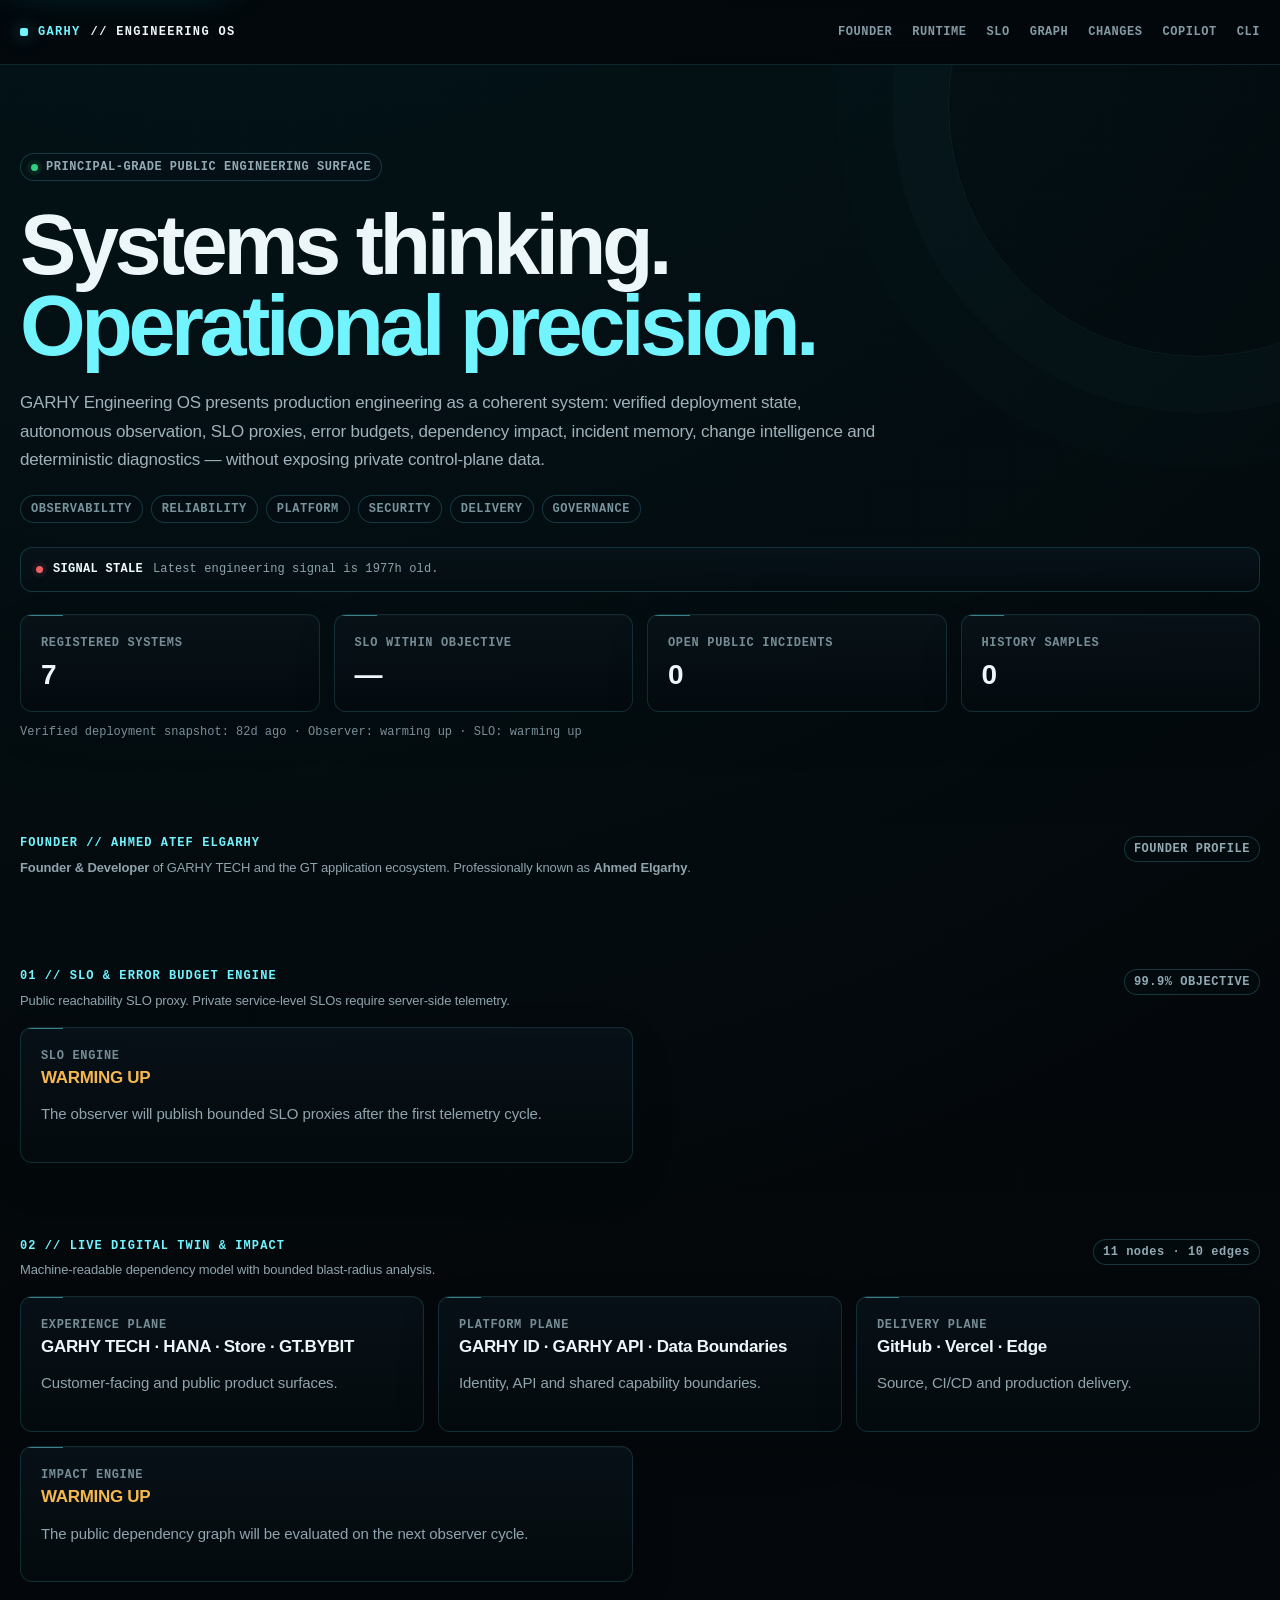
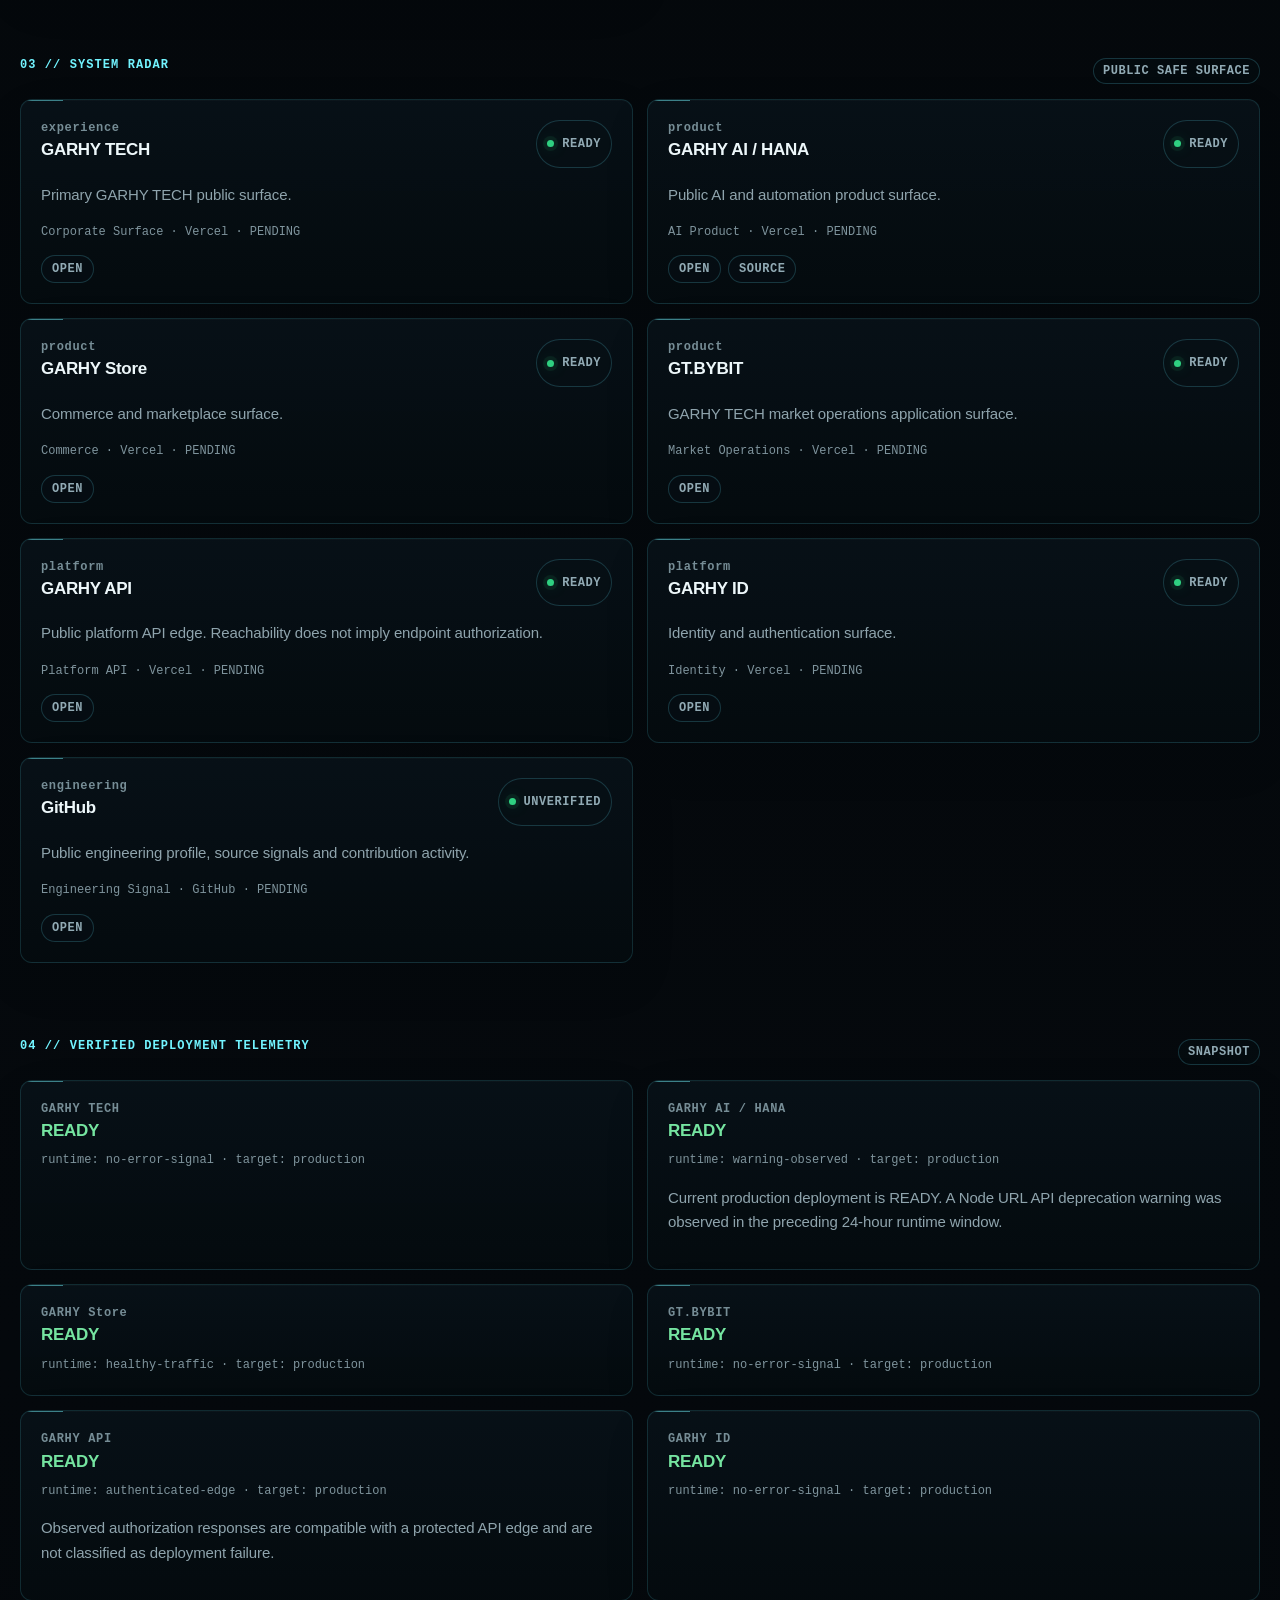
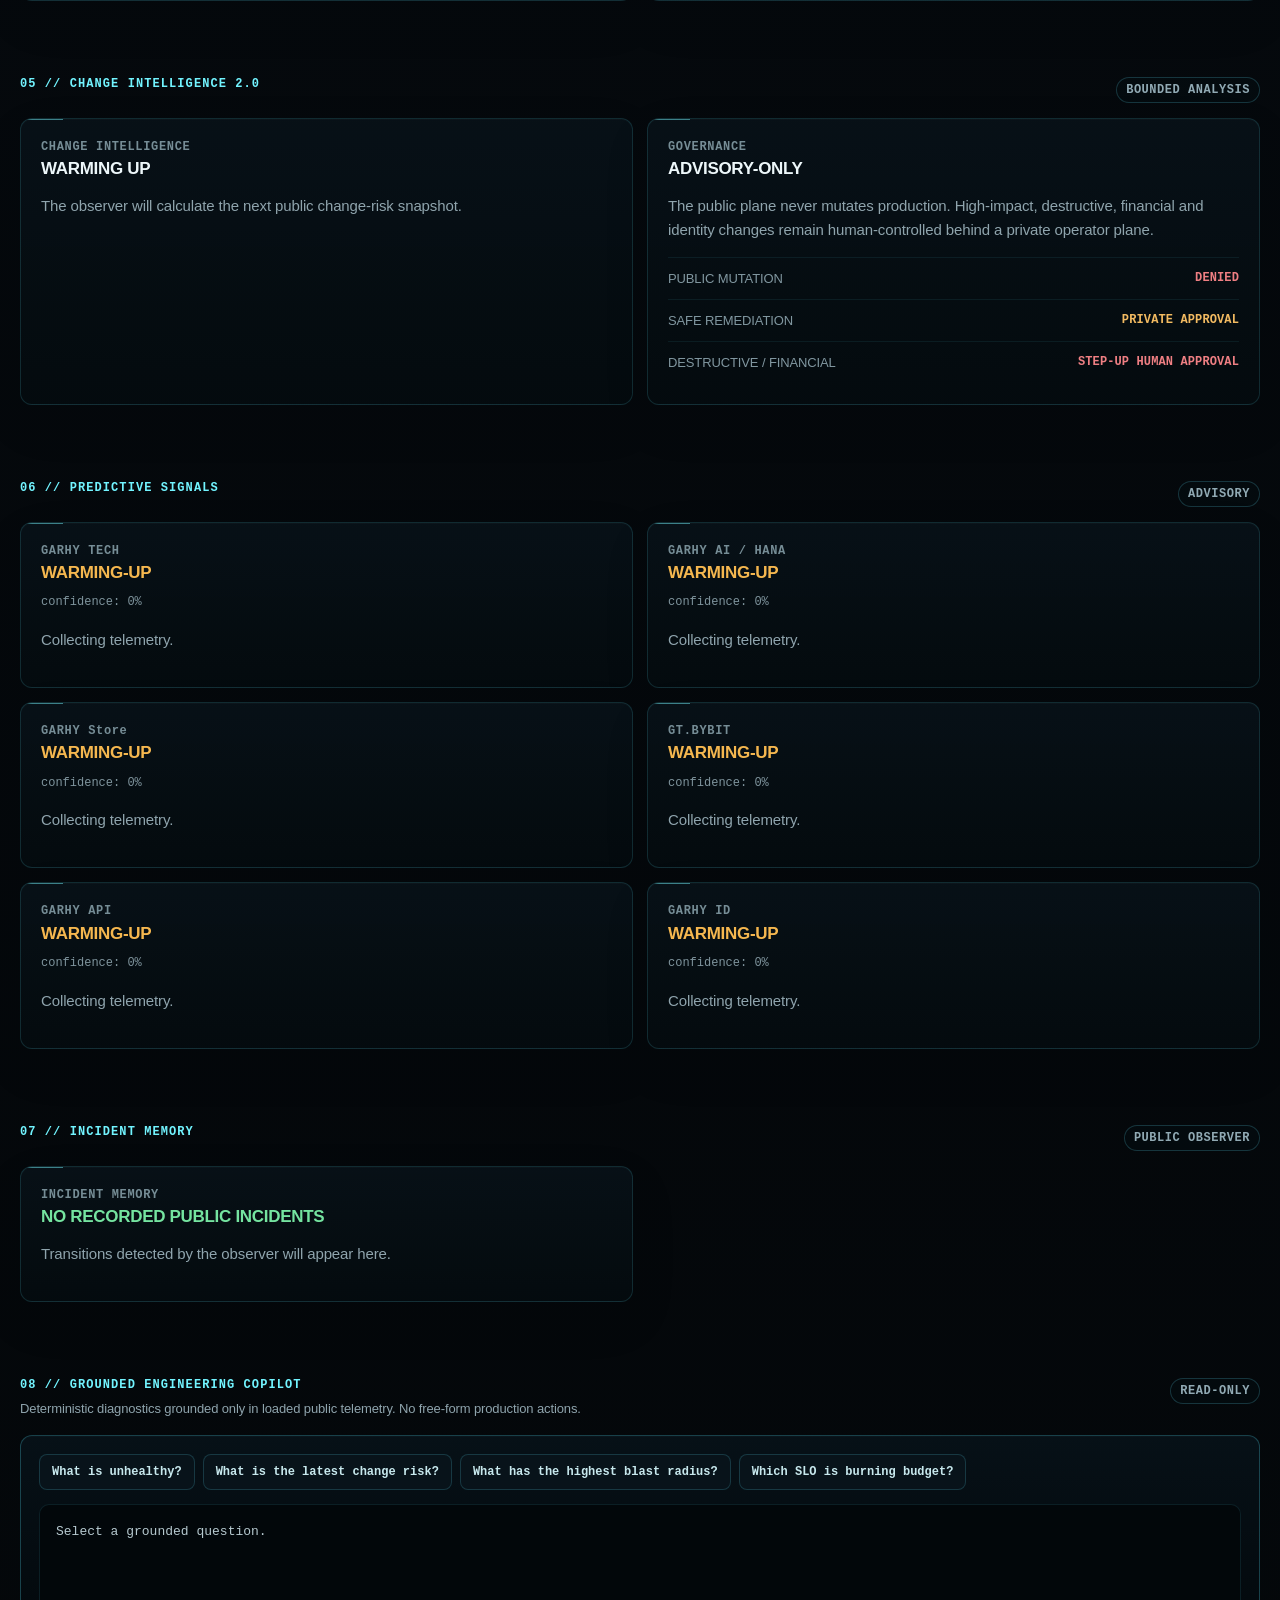
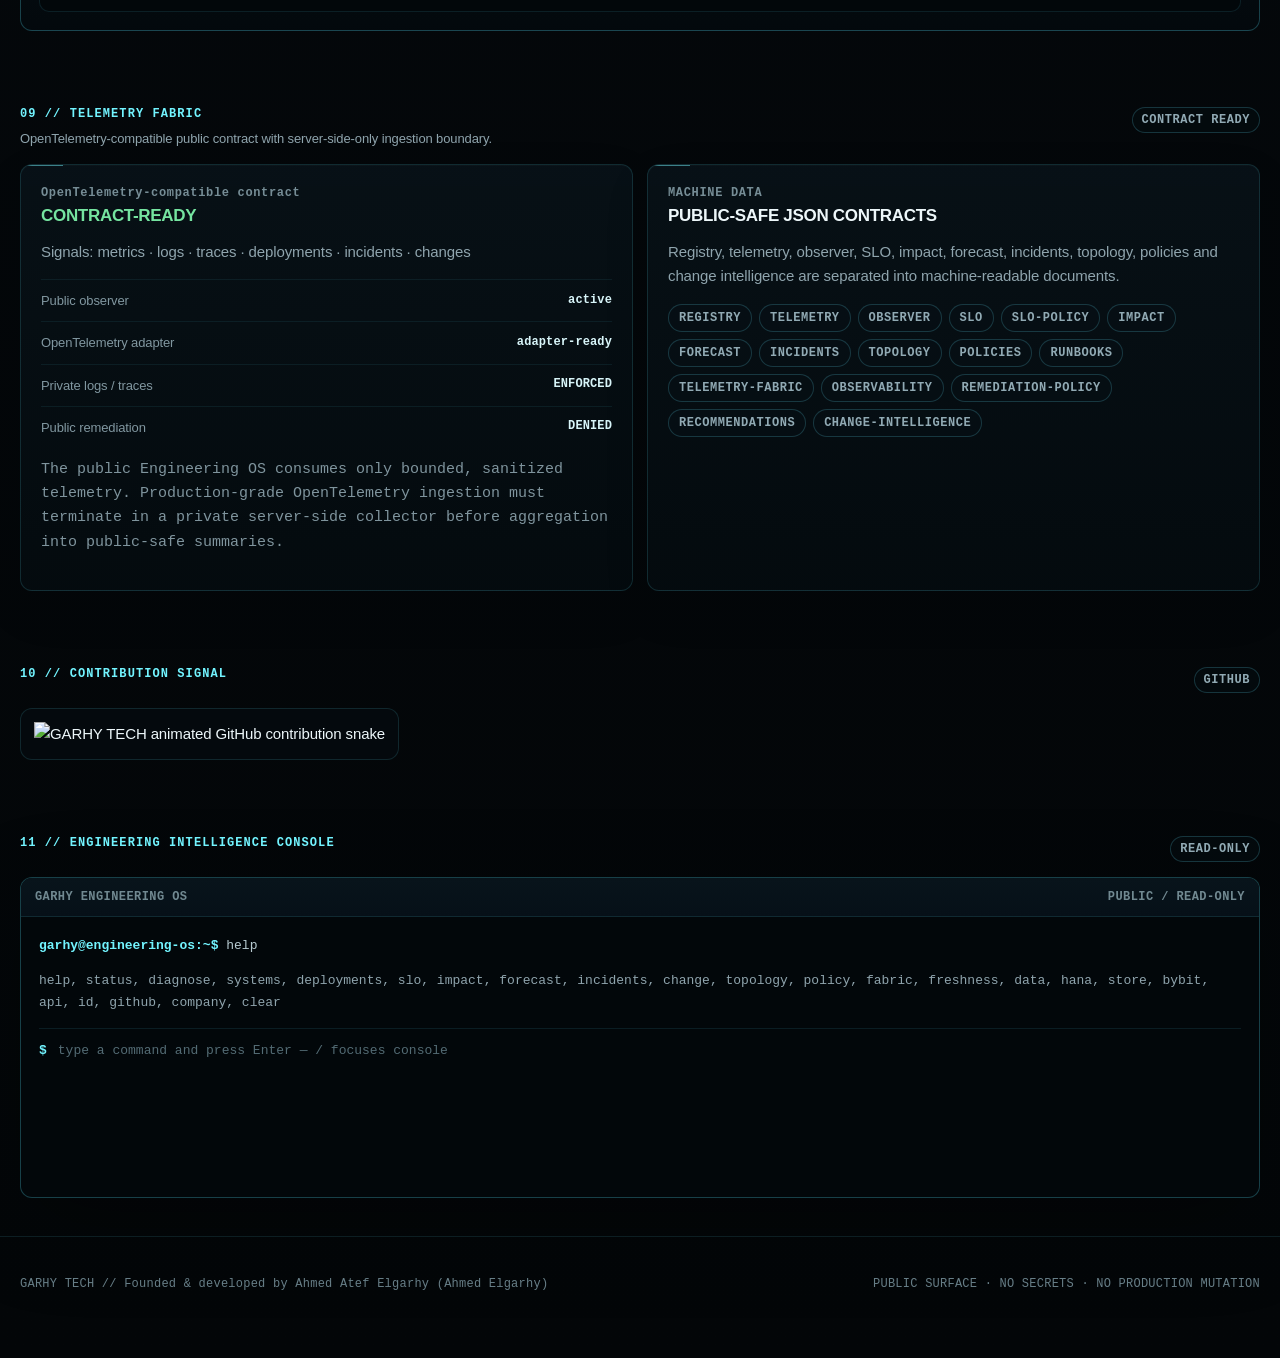
==== commit 01cf125c: "seo(profile): connect Engineering OS to Ahmed Elgarhy" ====
--- a/docs/index.html
+++ b/docs/index.html
@@ -5,14 +5,17 @@
 <meta name="viewport" content="width=device-width,initial-scale=1,viewport-fit=cover" />
 <meta name="theme-color" content="#03070a" />
 <meta name="color-scheme" content="dark" />
-<meta name="description" content="GARHY Engineering OS — a principal-grade public engineering intelligence surface for SLOs, dependency impact, change risk, incident memory and grounded diagnostics." />
+<meta name="author" content="Ahmed Atef Elgarhy" />
+<meta name="description" content="GARHY Engineering OS by Ahmed Atef Elgarhy (Ahmed Elgarhy), Founder & Developer of GARHY TECH and the GT application ecosystem." />
 <meta http-equiv="Content-Security-Policy" content="default-src 'self'; img-src 'self' data: https://raw.githubusercontent.com; style-src 'self'; script-src 'self'; connect-src 'self'; base-uri 'self'; form-action 'none'; frame-ancestors 'none'; upgrade-insecure-requests" />
-<meta property="og:title" content="GARHY Engineering OS" />
-<meta property="og:description" content="Engineering intelligence for observable, reliable and governed systems." />
+<meta property="og:title" content="GARHY Engineering OS | Ahmed Elgarhy" />
+<meta property="og:description" content="Engineering intelligence by Ahmed Atef Elgarhy, Founder & Developer of GARHY TECH and the GT application ecosystem." />
+<meta property="og:site_name" content="GARHY TECH" />
 <meta property="og:type" content="website" />
 <meta property="og:url" content="https://garhy-tech.github.io/Garhy-tech/" />
 <meta name="twitter:card" content="summary" />
 <link rel="canonical" href="https://garhy-tech.github.io/Garhy-tech/" />
+<link rel="author" href="./ahmed-elgarhy.html" />
 <link rel="icon" href="./icon.svg" type="image/svg+xml" />
 <link rel="manifest" href="./manifest.webmanifest" />
 <link rel="stylesheet" href="./styles.css" />
@@ -20,9 +23,11 @@
 </head>
 <body>
 <a class="skip" href="#main">Skip to engineering intelligence</a>
-<header class="top"><div class="wrap nav"><a class="brand" href="#health" aria-label="GARHY Engineering OS home"><b>GARHY</b> // ENGINEERING OS</a><nav class="navlinks" aria-label="Primary"><a href="#health">RUNTIME</a><a href="#slo">SLO</a><a href="#twin">GRAPH</a><a href="#intel">CHANGES</a><a href="#copilot">COPILOT</a><a href="#console">CLI</a></nav></div></header>
+<header class="top"><div class="wrap nav"><a class="brand" href="#health" aria-label="GARHY Engineering OS home"><b>GARHY</b> // ENGINEERING OS</a><nav class="navlinks" aria-label="Primary"><a href="./ahmed-elgarhy.html">FOUNDER</a><a href="#health">RUNTIME</a><a href="#slo">SLO</a><a href="#twin">GRAPH</a><a href="#intel">CHANGES</a><a href="#copilot">COPILOT</a><a href="#console">CLI</a></nav></div></header>
 <main id="main">
 <section class="hero" id="health"><div class="wrap"><div class="eyebrow"><span class="dot"></span> PRINCIPAL-GRADE PUBLIC ENGINEERING SURFACE</div><h1>Systems thinking.<br><span class="accent">Operational precision.</span></h1><p class="lead">GARHY Engineering OS presents production engineering as a coherent system: verified deployment state, autonomous observation, SLO proxies, error budgets, dependency impact, incident memory, change intelligence and deterministic diagnostics — without exposing private control-plane data.</p><div class="statusbar"><span class="chip">OBSERVABILITY</span><span class="chip">RELIABILITY</span><span class="chip">PLATFORM</span><span class="chip">SECURITY</span><span class="chip">DELIVERY</span><span class="chip">GOVERNANCE</span></div><div class="healthbar" aria-live="polite"><span class="health-dot" id="healthDot"></span><strong id="platformHealth">INITIALIZING</strong><span id="freshnessState">Loading verified engineering state…</span></div><div class="grid kpis"><div class="kpi"><div class="label">REGISTERED SYSTEMS</div><div class="value" id="kpiSystems">—</div></div><div class="kpi"><div class="label">SLO WITHIN OBJECTIVE</div><div class="value" id="kpiSlo">—</div></div><div class="kpi"><div class="label">OPEN PUBLIC INCIDENTS</div><div class="value" id="kpiIncidents">—</div></div><div class="kpi"><div class="label">HISTORY SAMPLES</div><div class="value" id="kpiSamples">—</div></div></div><p class="meta" id="verifiedAt"></p></div></section>
+
+<section class="section" id="founder" itemscope itemtype="https://schema.org/Person"><div class="wrap"><meta itemprop="alternateName" content="Ahmed Elgarhy" /><div class="sectionhead"><div><h2>FOUNDER // <span itemprop="name">AHMED ATEF ELGARHY</span></h2><p class="muted"><strong itemprop="jobTitle">Founder & Developer</strong> of <span itemprop="worksFor" itemscope itemtype="https://schema.org/Organization"><span itemprop="name">GARHY TECH</span></span> and the GT application ecosystem. Professionally known as <strong>Ahmed Elgarhy</strong>.</p></div><a class="sectiontag" itemprop="url" href="./ahmed-elgarhy.html">FOUNDER PROFILE</a></div></div></section>
 
 <section class="section" id="slo"><div class="wrap"><div class="sectionhead"><div><h2>01 // SLO & ERROR BUDGET ENGINE</h2><p class="muted">Public reachability SLO proxy. Private service-level SLOs require server-side telemetry.</p></div><span class="sectiontag">99.9% OBJECTIVE</span></div><div class="grid telemetry" id="sloGrid"></div></div></section>
 
@@ -44,7 +49,7 @@
 
 <section class="section" id="console"><div class="wrap"><div class="sectionhead"><h2>11 // ENGINEERING INTELLIGENCE CONSOLE</h2><span class="sectiontag">READ-ONLY</span></div><div class="terminal"><div class="termhead"><span>GARHY ENGINEERING OS</span><span>PUBLIC / READ-ONLY</span></div><div class="screen"><div><span class="prompt">garhy@engineering-os:~$</span> help</div><pre class="muted helptext">help, status, diagnose, systems, deployments, slo, impact, forecast, incidents, change, topology, policy, fabric, freshness, data, hana, store, bybit, api, id, github, company, clear</pre><div id="history"></div><div class="inputrow"><span class="prompt">$</span><input id="cmd" autocomplete="off" autocapitalize="none" spellcheck="false" aria-label="Engineering OS command input" placeholder="type a command and press Enter — / focuses console" /></div></div></div></div></section>
 </main>
-<footer class="footer"><div class="wrap footerrow"><span>GARHY TECH // SECURITY · PERFORMANCE · SCALABILITY · MAINTAINABILITY · RELIABILITY</span><span>PUBLIC SURFACE · NO SECRETS · NO PRODUCTION MUTATION</span></div></footer>
+<footer class="footer"><div class="wrap footerrow"><span>GARHY TECH // Founded & developed by Ahmed Atef Elgarhy (Ahmed Elgarhy)</span><span>PUBLIC SURFACE · NO SECRETS · NO PRODUCTION MUTATION</span></div></footer>
 <script src="./app.js" defer></script>
 </body>
 </html>
--- a/docs/styles.css
+++ b/docs/styles.css
@@ -1 +1,324 @@
-html{scroll-behavior:smooth;color-scheme:dark}*{box-sizing:border-box}::selection{background:#0ea5b7;color:#f8feff}body{margin:0;min-height:100vh;background:radial-gradient(circle at 18% -10%,rgba(0,229,255,.09),transparent 28%),linear-gradient(180deg,#03070a 0%,#05090d 48%,#030608 100%);color:#edf7fa;font-family:"SF Pro Display","Segoe UI Variable","Inter",system-ui,-apple-system,BlinkMacSystemFont,"Segoe UI",sans-serif;font-size:15px;line-height:1.64;-webkit-font-smoothing:antialiased;text-rendering:optimizeLegibility;letter-spacing:-.005em}body:before{content:"";position:fixed;inset:0;pointer-events:none;z-index:-1;background-image:linear-gradient(rgba(114,244,255,.028) 1px,transparent 1px),linear-gradient(90deg,rgba(114,244,255,.022) 1px,transparent 1px);background-size:48px 48px;mask-image:linear-gradient(to bottom,rgba(0,0,0,.5),transparent 82%)}a{color:inherit;text-decoration:none}.skip{position:fixed;inset:10px auto auto 10px;z-index:1000;transform:translateY(-180%);padding:10px 14px;border:1px solid #2b7786;border-radius:9px;background:#8af7ff;color:#021015;font-weight:800;box-shadow:0 12px 40px rgba(0,229,255,.2)}.skip:focus{transform:none}.wrap{width:min(1240px,calc(100% - 32px));margin-inline:auto}.top{position:sticky;top:0;z-index:20;background:rgba(3,7,10,.78);border-bottom:1px solid rgba(97,211,230,.16);backdrop-filter:blur(18px) saturate(135%);-webkit-backdrop-filter:blur(18px) saturate(135%)}.nav{min-height:66px;display:flex;align-items:center;justify-content:space-between;gap:24px}.brand{display:inline-flex;align-items:center;gap:10px;font-family:"SFMono-Regular","Cascadia Code","JetBrains Mono","Roboto Mono",ui-monospace,monospace;font-size:12px;font-weight:700;letter-spacing:.15em}.brand:before{content:"";width:9px;height:9px;border-radius:2px;background:#72f4ff;box-shadow:0 0 18px rgba(114,244,255,.55)}.brand b,.accent,h2{color:#72f4ff}.navlinks{display:flex;gap:18px;font-family:"SFMono-Regular","Cascadia Code","JetBrains Mono","Roboto Mono",ui-monospace,monospace;font-size:10px;letter-spacing:.08em;color:#849aa4}.navlinks a{position:relative;padding:7px 0;transition:color .16s ease}.navlinks a:after{content:"";position:absolute;left:0;right:100%;bottom:0;height:1px;background:#72f4ff;transition:right .16s ease}.navlinks a:hover,.navlinks a:focus-visible{color:#e9fcff}.navlinks a:hover:after,.navlinks a:focus-visible:after{right:0}.hero{position:relative;padding:92px 0 46px;overflow:hidden}.hero:after{content:"";position:absolute;width:520px;height:520px;right:-180px;top:-220px;border:1px solid rgba(114,244,255,.08);border-radius:50%;box-shadow:0 0 0 56px rgba(114,244,255,.018),0 0 0 112px rgba(114,244,255,.012);pointer-events:none}h1{max-width:1040px;margin:24px 0 22px;font-size:clamp(52px,8vw,104px);font-weight:720;line-height:.89;letter-spacing:-.065em;text-wrap:balance}h1 .accent{font-weight:670}.lead{max-width:920px;margin:0;color:#9db0b8;font-size:clamp(17px,2vw,20px);line-height:1.72;letter-spacing:-.015em}.eyebrow,.pill,.chip,.sectiontag{display:inline-flex;align-items:center;gap:8px;border:1px solid rgba(73,167,184,.28);border-radius:999px;padding:7px 10px;font-family:"SFMono-Regular","Cascadia Code","JetBrains Mono","Roboto Mono",ui-monospace,monospace;font-size:10px;letter-spacing:.08em;color:#91aab4;background:rgba(7,17,23,.46)}.dot,.health-dot{width:7px;height:7px;border-radius:50%;background:#2fd081;box-shadow:0 0 0 4px rgba(47,208,129,.08),0 0 15px rgba(47,208,129,.32)}.statusbar{display:flex;gap:8px;flex-wrap:wrap;margin-top:20px}.statusbar .chip{color:#75919a;background:rgba(6,14,19,.34)}.healthbar{display:flex;align-items:center;gap:10px;flex-wrap:wrap;margin-top:24px;padding:13px 15px;border:1px solid rgba(55,153,169,.28);border-radius:12px;background:linear-gradient(180deg,rgba(8,20,27,.84),rgba(4,12,17,.84));color:#8ea4ad;font-family:"SFMono-Regular","Cascadia Code","JetBrains Mono","Roboto Mono",ui-monospace,monospace;font-size:11px;box-shadow:inset 0 1px 0 rgba(255,255,255,.015)}.healthbar strong{color:#effdff;font-size:11px;letter-spacing:.04em}.healthbar.degraded .health-dot{background:#f59e0b;box-shadow:0 0 0 4px rgba(245,158,11,.08)}.healthbar.stale .health-dot{background:#ef5f64;box-shadow:0 0 0 4px rgba(239,95,100,.08)}.grid{display:grid;gap:14px}.kpis{grid-template-columns:repeat(4,1fr);margin-top:22px}.kpi,.card,.system,.node{position:relative;border:1px solid rgba(55,133,147,.26);border-radius:13px;background:linear-gradient(180deg,rgba(9,20,27,.88),rgba(5,13,18,.9));padding:19px;box-shadow:inset 0 1px 0 rgba(255,255,255,.018),0 18px 50px rgba(0,0,0,.08);transition:border-color .18s ease,transform .18s ease,background .18s ease,box-shadow .18s ease;overflow:hidden}.kpi:before,.card:before,.system:before,.node:before{content:"";position:absolute;left:0;top:0;width:42px;height:1px;background:#72f4ff;opacity:.48}.system:hover,.node:hover,.card:hover{border-color:rgba(114,244,255,.42);background:linear-gradient(180deg,rgba(10,28,36,.9),rgba(5,16,22,.92));transform:translateY(-1px);box-shadow:0 20px 55px rgba(0,0,0,.16)}.label{font-family:"SFMono-Regular","Cascadia Code","JetBrains Mono","Roboto Mono",ui-monospace,monospace;font-size:9px;font-weight:650;color:#728a94;letter-spacing:.12em}.value{margin-top:7px;font-size:28px;line-height:1.15;font-weight:720;letter-spacing:-.04em}.ok{color:#75e4a0}.warn{color:#f5b74f}.bad{color:#ff777c}.section{padding:40px 0}.sectionhead{display:flex;align-items:flex-start;justify-content:space-between;gap:18px;margin-bottom:14px}.sectionhead p{margin:7px 0 0}.section h2{margin:0;font-family:"SFMono-Regular","Cascadia Code","JetBrains Mono","Roboto Mono",ui-monospace,monospace;font-size:11px;font-weight:700;letter-spacing:.16em}.sectiontag{padding:5px 8px;font-size:8px;white-space:nowrap;background:rgba(5,14,19,.52)}.architecture{grid-template-columns:repeat(3,1fr)}.registry,.telemetry,.intel{grid-template-columns:repeat(2,1fr)}.topgap{margin-top:14px}.systemtop{display:flex;justify-content:space-between;gap:12px}.system h3,.card h3,.node h3{margin:3px 0 8px;font-size:17px;letter-spacing:-.02em}.muted{color:#879ca5}.meta{font-family:"SFMono-Regular","Cascadia Code","JetBrains Mono","Roboto Mono",ui-monospace,monospace;font-size:11px;line-height:1.7;color:#7f949d;margin-top:10px}.stack{display:flex;flex-wrap:wrap;gap:7px;margin-top:13px}.stack .chip{transition:border-color .16s ease,color .16s ease,background .16s ease}.stack .chip:hover,.stack .chip:focus-visible{border-color:#72f4ff;color:#eafeff;background:rgba(114,244,255,.05)}.metricrow,.policyline{display:flex;align-items:center;justify-content:space-between;gap:16px;padding:9px 0;border-top:1px solid rgba(43,105,117,.18);color:#8197a0}.metricrow strong,.policyline strong{color:#d8f5f9;font-family:"SFMono-Regular","Cascadia Code","JetBrains Mono","Roboto Mono",ui-monospace,monospace;font-size:11px;font-weight:700}.policyline strong.bad{color:#ef7f83}.policyline strong.warn{color:#f2ba61}.budget{height:6px;margin-top:12px;border-radius:999px;overflow:hidden;background:#061016;border:1px solid rgba(48,128,142,.26)}.budget i{display:block;height:100%;background:linear-gradient(90deg,#22b8a7,#72f4ff);box-shadow:0 0 16px rgba(114,244,255,.28)}.copilot{border:1px solid rgba(64,172,190,.34);border-radius:14px;background:linear-gradient(180deg,rgba(7,18,25,.92),rgba(3,9,13,.96));padding:18px;box-shadow:inset 0 1px 0 rgba(255,255,255,.015)}.copilot-presets{display:flex;flex-wrap:wrap;gap:8px}.copilot-presets button{appearance:none;border:1px solid rgba(56,143,158,.3);border-radius:8px;background:#08131a;color:#c7e8ed;padding:9px 12px;font-family:"SFMono-Regular","Cascadia Code","JetBrains Mono","Roboto Mono",ui-monospace,monospace;font-size:10px;letter-spacing:.02em;cursor:pointer;transition:all .16s ease}.copilot-presets button:hover,.copilot-presets button:focus-visible{border-color:#72f4ff;color:#fff;background:rgba(114,244,255,.05)}.copilot-answer{margin-top:14px;min-height:110px;padding:16px;border-radius:10px;background:#02070a;border:1px solid rgba(39,103,115,.26);color:#b6c9cf;white-space:pre-wrap;font-family:"SFMono-Regular","Cascadia Code","JetBrains Mono","Roboto Mono",ui-monospace,monospace;font-size:12px;line-height:1.78}.terminal{border:1px solid rgba(64,172,190,.34);border-radius:14px;background:#02070a;overflow:hidden;box-shadow:0 26px 90px rgba(0,0,0,.28),inset 0 1px 0 rgba(255,255,255,.015)}.termhead{display:flex;justify-content:space-between;gap:10px;padding:11px 14px;border-bottom:1px solid rgba(40,110,122,.25);background:linear-gradient(180deg,#08141b,#061018);color:#718991;font-family:"SFMono-Regular","Cascadia Code","JetBrains Mono","Roboto Mono",ui-monospace,monospace;font-size:9px;letter-spacing:.08em}.screen{padding:18px;min-height:280px;font-family:"SFMono-Regular","Cascadia Code","JetBrains Mono","Roboto Mono",ui-monospace,monospace;font-size:12px;line-height:1.8;color:#b7cbd1}.prompt{color:#72f4ff}.helptext,.pre{white-space:pre-wrap}.answer{margin:6px 0 14px}.inputrow{display:flex;align-items:center;gap:9px;border-top:1px solid rgba(40,110,122,.22);padding-top:11px}.inputrow input{flex:1;min-width:0;background:transparent;border:0;outline:0;color:white;font-family:"SFMono-Regular","Cascadia Code","JetBrains Mono","Roboto Mono",ui-monospace,monospace;font-size:12px}.inputrow input::placeholder{color:#536b74}.inputrow input:focus-visible{box-shadow:0 1px 0 #72f4ff}.snake{width:100%;background:#04090d;border:1px solid rgba(55,133,147,.24);border-radius:13px;padding:13px}.footer{border-top:1px solid rgba(54,130,144,.2);padding:38px 0 64px;color:#677e87;font-family:"SFMono-Regular","Cascadia Code","JetBrains Mono","Roboto Mono",ui-monospace,monospace;font-size:9px;letter-spacing:.05em}.footerrow{display:flex;justify-content:space-between;gap:18px;flex-wrap:wrap}.risk{font-weight:800}.risk.low{color:#75e4a0}.risk.elevated{color:#efbd68}.risk.high,.risk.critical{color:#ff777c}button,a,input{outline-offset:3px}:focus-visible{outline:2px solid #72f4ff}@media(max-width:900px){.kpis,.architecture,.registry,.telemetry,.intel{grid-template-columns:1fr 1fr}.hero{padding-top:72px}}@media(max-width:640px){.wrap{width:min(100% - 22px,1240px)}.nav{min-height:60px}.navlinks{display:none}.hero{padding:56px 0 34px}.hero:after{opacity:.55}.kpis,.architecture,.registry,.telemetry,.intel{grid-template-columns:1fr}h1{font-size:clamp(48px,15vw,68px);line-height:.9}.lead{font-size:16px}.section{padding:31px 0}.sectionhead{flex-direction:column;gap:8px}.termhead{flex-direction:column}.healthbar{align-items:flex-start}.metricrow,.policyline{align-items:flex-start;flex-direction:column;gap:3px}.copilot-presets{display:grid;grid-template-columns:1fr}.copilot-presets button{text-align:left}.kpi,.card,.system,.node{padding:17px}}@media(prefers-reduced-motion:reduce){html{scroll-behavior:auto}.kpi,.system,.node,.card,.navlinks a,.navlinks a:after,.copilot-presets button{transition:none}.system:hover,.node:hover,.card:hover{transform:none}}+:root{
+  --font-ui:Inter,"Segoe UI Variable","Segoe UI",Roboto,Helvetica,Arial,sans-serif;
+  --font-mono:"Cascadia Code","SFMono-Regular",Consolas,"Liberation Mono",Menlo,monospace;
+  --fs-xs:.75rem;
+  --fs-sm:.8125rem;
+  --fs-base:.9375rem;
+  --fs-md:1.0625rem;
+  --fs-lg:1.25rem;
+  --fs-xl:1.75rem;
+  --fs-display:clamp(3.25rem,6.6vw,5.75rem);
+  --lh-tight:.96;
+  --lh-heading:1.15;
+  --lh-body:1.62;
+  --lh-code:1.7;
+  --track-tight:-.035em;
+  --track-body:-.008em;
+  --track-code:.055em;
+  --bg:#03070a;
+  --bg-2:#05090d;
+  --surface:rgba(8,18,24,.9);
+  --surface-2:rgba(4,11,15,.94);
+  --line:rgba(61,145,160,.24);
+  --line-strong:rgba(114,244,255,.42);
+  --text:#edf7fa;
+  --muted:#8fa4ad;
+  --muted-2:#718791;
+  --cyan:#72f4ff;
+  --green:#75e4a0;
+  --amber:#f2ba61;
+  --red:#ff777c;
+  --radius:12px;
+}
+
+html{scroll-behavior:smooth;color-scheme:dark}
+*{box-sizing:border-box}
+::selection{background:#0ea5b7;color:#f8feff}
+body{
+  margin:0;
+  min-height:100vh;
+  background:radial-gradient(circle at 18% -10%,rgba(0,229,255,.08),transparent 28%),linear-gradient(180deg,var(--bg) 0%,var(--bg-2) 48%,#030608 100%);
+  color:var(--text);
+  font-family:var(--font-ui);
+  font-size:var(--fs-base);
+  font-weight:400;
+  line-height:var(--lh-body);
+  letter-spacing:var(--track-body);
+  -webkit-font-smoothing:antialiased;
+  -moz-osx-font-smoothing:grayscale;
+  text-rendering:optimizeLegibility;
+  font-synthesis:none;
+}
+body:before{
+  content:"";
+  position:fixed;
+  inset:0;
+  z-index:-1;
+  pointer-events:none;
+  background-image:linear-gradient(rgba(114,244,255,.025) 1px,transparent 1px),linear-gradient(90deg,rgba(114,244,255,.02) 1px,transparent 1px);
+  background-size:48px 48px;
+  mask-image:linear-gradient(to bottom,rgba(0,0,0,.48),transparent 82%);
+}
+a{color:inherit;text-decoration:none}
+button,input{font:inherit}
+
+.brand,.navlinks,.eyebrow,.pill,.chip,.sectiontag,.healthbar,.label,.meta,.section h2,.metricrow strong,.policyline strong,.copilot-presets button,.copilot-answer,.termhead,.screen,.inputrow input,.footer{
+  font-family:var(--font-mono);
+  font-variant-numeric:tabular-nums;
+}
+
+.skip{
+  position:fixed;
+  inset:10px auto auto 10px;
+  z-index:1000;
+  transform:translateY(-180%);
+  padding:10px 14px;
+  border:1px solid #2b7786;
+  border-radius:9px;
+  background:#8af7ff;
+  color:#021015;
+  font-size:var(--fs-sm);
+  font-weight:700;
+  box-shadow:0 12px 40px rgba(0,229,255,.2);
+}
+.skip:focus{transform:none}
+.wrap{width:min(1240px,calc(100% - 32px));margin-inline:auto}
+
+.top{
+  position:sticky;
+  top:0;
+  z-index:20;
+  background:rgba(3,7,10,.82);
+  border-bottom:1px solid rgba(97,211,230,.15);
+  backdrop-filter:blur(18px) saturate(135%);
+  -webkit-backdrop-filter:blur(18px) saturate(135%);
+}
+.nav{min-height:64px;display:flex;align-items:center;justify-content:space-between;gap:24px}
+.brand{
+  display:inline-flex;
+  align-items:center;
+  gap:10px;
+  font-size:var(--fs-xs);
+  font-weight:700;
+  line-height:1;
+  letter-spacing:.11em;
+}
+.brand:before{content:"";width:8px;height:8px;border-radius:2px;background:var(--cyan);box-shadow:0 0 18px rgba(114,244,255,.5)}
+.brand b,.accent,h2{color:var(--cyan)}
+.navlinks{display:flex;gap:20px;font-size:var(--fs-xs);font-weight:600;line-height:1;letter-spacing:.045em;color:#849aa4}
+.navlinks a{position:relative;padding:8px 0;transition:color .16s ease}
+.navlinks a:after{content:"";position:absolute;left:0;right:100%;bottom:0;height:1px;background:var(--cyan);transition:right .16s ease}
+.navlinks a:hover,.navlinks a:focus-visible{color:#e9fcff}
+.navlinks a:hover:after,.navlinks a:focus-visible:after{right:0}
+
+.hero{position:relative;padding:88px 0 44px;overflow:hidden}
+.hero:after{content:"";position:absolute;width:500px;height:500px;right:-170px;top:-210px;border:1px solid rgba(114,244,255,.07);border-radius:50%;box-shadow:0 0 0 56px rgba(114,244,255,.016),0 0 0 112px rgba(114,244,255,.01);pointer-events:none}
+h1{
+  max-width:1000px;
+  margin:24px 0 22px;
+  font-family:var(--font-ui);
+  font-size:var(--fs-display);
+  font-weight:700;
+  line-height:var(--lh-tight);
+  letter-spacing:-.052em;
+  text-wrap:balance;
+}
+h1 .accent{font-weight:700}
+.lead{
+  max-width:860px;
+  margin:0;
+  color:#9fb2ba;
+  font-size:var(--fs-md);
+  font-weight:400;
+  line-height:1.68;
+  letter-spacing:-.012em;
+  text-wrap:pretty;
+}
+.eyebrow,.pill,.chip,.sectiontag{
+  display:inline-flex;
+  align-items:center;
+  gap:8px;
+  border:1px solid rgba(73,167,184,.28);
+  border-radius:999px;
+  padding:7px 10px;
+  background:rgba(7,17,23,.46);
+  color:#91aab4;
+  font-size:var(--fs-xs);
+  font-weight:600;
+  line-height:1;
+  letter-spacing:.045em;
+}
+.dot,.health-dot{width:7px;height:7px;border-radius:50%;background:#2fd081;box-shadow:0 0 0 4px rgba(47,208,129,.08),0 0 15px rgba(47,208,129,.32)}
+.statusbar{display:flex;gap:8px;flex-wrap:wrap;margin-top:20px}
+.statusbar .chip{color:#78949d;background:rgba(6,14,19,.34)}
+.healthbar{
+  display:flex;
+  align-items:center;
+  gap:10px;
+  flex-wrap:wrap;
+  margin-top:24px;
+  padding:13px 15px;
+  border:1px solid rgba(55,153,169,.28);
+  border-radius:var(--radius);
+  background:linear-gradient(180deg,rgba(8,20,27,.84),rgba(4,12,17,.84));
+  color:#8ea4ad;
+  font-size:var(--fs-xs);
+  font-weight:500;
+  line-height:1.45;
+  letter-spacing:.01em;
+}
+.healthbar strong{color:#effdff;font-size:inherit;font-weight:700;letter-spacing:.025em}
+.healthbar.degraded .health-dot{background:#f59e0b;box-shadow:0 0 0 4px rgba(245,158,11,.08)}
+.healthbar.stale .health-dot{background:#ef5f64;box-shadow:0 0 0 4px rgba(239,95,100,.08)}
+
+.grid{display:grid;gap:14px}
+.kpis{grid-template-columns:repeat(4,1fr);margin-top:22px}
+.kpi,.card,.system,.node{
+  position:relative;
+  overflow:hidden;
+  padding:20px;
+  border:1px solid var(--line);
+  border-radius:var(--radius);
+  background:linear-gradient(180deg,var(--surface),var(--surface-2));
+  box-shadow:inset 0 1px 0 rgba(255,255,255,.018),0 18px 50px rgba(0,0,0,.08);
+  transition:border-color .18s ease,transform .18s ease,background .18s ease,box-shadow .18s ease;
+}
+.kpi:before,.card:before,.system:before,.node:before{content:"";position:absolute;left:0;top:0;width:42px;height:1px;background:var(--cyan);opacity:.48}
+.system:hover,.node:hover,.card:hover{border-color:var(--line-strong);background:linear-gradient(180deg,rgba(10,28,36,.9),rgba(5,16,22,.92));transform:translateY(-1px);box-shadow:0 20px 55px rgba(0,0,0,.16)}
+.label{
+  color:#768d96;
+  font-size:var(--fs-xs);
+  font-weight:600;
+  line-height:1.35;
+  letter-spacing:var(--track-code);
+}
+.value{
+  margin-top:8px;
+  font-family:var(--font-ui);
+  font-size:var(--fs-xl);
+  font-weight:700;
+  line-height:1.12;
+  letter-spacing:-.035em;
+  font-variant-numeric:tabular-nums;
+}
+.ok{color:var(--green)}.warn{color:#f5b74f}.bad{color:var(--red)}
+
+.section{padding:38px 0}
+.sectionhead{display:flex;align-items:flex-start;justify-content:space-between;gap:18px;margin-bottom:15px}
+.sectionhead p{margin:7px 0 0;font-size:var(--fs-sm);line-height:1.6}
+.section h2{
+  margin:0;
+  font-size:var(--fs-xs);
+  font-weight:700;
+  line-height:1.2;
+  letter-spacing:.09em;
+}
+.sectiontag{padding:6px 9px;font-size:var(--fs-xs);white-space:nowrap;background:rgba(5,14,19,.52)}
+.architecture{grid-template-columns:repeat(3,1fr)}
+.registry,.telemetry,.intel{grid-template-columns:repeat(2,1fr)}
+.topgap{margin-top:14px}
+.systemtop{display:flex;justify-content:space-between;gap:12px}
+.system h3,.card h3,.node h3{
+  margin:4px 0 8px;
+  font-family:var(--font-ui);
+  font-size:var(--fs-md);
+  font-weight:650;
+  line-height:var(--lh-heading);
+  letter-spacing:-.018em;
+}
+.system p,.card p,.node p{font-size:var(--fs-base);line-height:1.62}
+.muted{color:var(--muted)}
+.meta{
+  margin-top:10px;
+  color:#7f949d;
+  font-size:var(--fs-xs);
+  font-weight:500;
+  line-height:var(--lh-code);
+  letter-spacing:0;
+}
+.stack{display:flex;flex-wrap:wrap;gap:7px;margin-top:13px}
+.stack .chip{transition:border-color .16s ease,color .16s ease,background .16s ease}
+.stack .chip:hover,.stack .chip:focus-visible{border-color:var(--cyan);color:#eafeff;background:rgba(114,244,255,.05)}
+.metricrow,.policyline{display:flex;align-items:center;justify-content:space-between;gap:16px;padding:10px 0;border-top:1px solid rgba(43,105,117,.18);color:#8197a0;font-size:var(--fs-sm)}
+.metricrow strong,.policyline strong{color:#d8f5f9;font-size:var(--fs-xs);font-weight:700;line-height:1.45;letter-spacing:.01em}
+.policyline strong.bad{color:#ef7f83}.policyline strong.warn{color:var(--amber)}
+.budget{height:6px;margin-top:12px;border-radius:999px;overflow:hidden;background:#061016;border:1px solid rgba(48,128,142,.26)}
+.budget i{display:block;height:100%;background:linear-gradient(90deg,#22b8a7,var(--cyan));box-shadow:0 0 16px rgba(114,244,255,.28)}
+
+.copilot{padding:18px;border:1px solid rgba(64,172,190,.34);border-radius:var(--radius);background:linear-gradient(180deg,rgba(7,18,25,.92),rgba(3,9,13,.96));box-shadow:inset 0 1px 0 rgba(255,255,255,.015)}
+.copilot-presets{display:flex;flex-wrap:wrap;gap:8px}
+.copilot-presets button{
+  appearance:none;
+  padding:9px 12px;
+  border:1px solid rgba(56,143,158,.3);
+  border-radius:8px;
+  background:#08131a;
+  color:#c7e8ed;
+  font-size:var(--fs-xs);
+  font-weight:600;
+  line-height:1.35;
+  letter-spacing:0;
+  cursor:pointer;
+  transition:all .16s ease;
+}
+.copilot-presets button:hover,.copilot-presets button:focus-visible{border-color:var(--cyan);color:#fff;background:rgba(114,244,255,.05)}
+.copilot-answer{
+  min-height:108px;
+  margin-top:14px;
+  padding:16px;
+  border:1px solid rgba(39,103,115,.26);
+  border-radius:10px;
+  background:#02070a;
+  color:#b6c9cf;
+  white-space:pre-wrap;
+  font-size:var(--fs-sm);
+  font-weight:400;
+  line-height:var(--lh-code);
+  letter-spacing:0;
+}
+
+.terminal{overflow:hidden;border:1px solid rgba(64,172,190,.34);border-radius:var(--radius);background:#02070a;box-shadow:0 26px 90px rgba(0,0,0,.28),inset 0 1px 0 rgba(255,255,255,.015)}
+.termhead{display:flex;justify-content:space-between;gap:10px;padding:11px 14px;border-bottom:1px solid rgba(40,110,122,.25);background:linear-gradient(180deg,#08141b,#061018);color:#718991;font-size:var(--fs-xs);font-weight:600;line-height:1.35;letter-spacing:.035em}
+.screen{min-height:280px;padding:18px;color:#b7cbd1;font-size:var(--fs-sm);font-weight:400;line-height:var(--lh-code);letter-spacing:0}
+.prompt{color:var(--cyan);font-weight:600}
+.helptext,.pre{white-space:pre-wrap}
+.answer{margin:6px 0 14px}
+.inputrow{display:flex;align-items:center;gap:9px;border-top:1px solid rgba(40,110,122,.22);padding-top:11px}
+.inputrow input{flex:1;min-width:0;background:transparent;border:0;outline:0;color:white;font-size:var(--fs-sm);font-weight:400;line-height:1.5;letter-spacing:0}
+.inputrow input::placeholder{color:#536b74}
+.inputrow input:focus-visible{box-shadow:0 1px 0 var(--cyan)}
+
+.snake{width:100%;padding:13px;border:1px solid rgba(55,133,147,.24);border-radius:var(--radius);background:#04090d}
+.footer{padding:38px 0 64px;border-top:1px solid rgba(54,130,144,.2);color:#677e87;font-size:var(--fs-xs);font-weight:500;line-height:1.55;letter-spacing:.02em}
+.footerrow{display:flex;justify-content:space-between;gap:18px;flex-wrap:wrap}
+.risk{font-weight:700}.risk.low{color:var(--green)}.risk.elevated{color:#efbd68}.risk.high,.risk.critical{color:var(--red)}
+button,a,input{outline-offset:3px}
+:focus-visible{outline:2px solid var(--cyan)}
+
+@media(max-width:900px){
+  .kpis,.architecture,.registry,.telemetry,.intel{grid-template-columns:1fr 1fr}
+  .hero{padding-top:70px}
+}
+@media(max-width:640px){
+  :root{--fs-display:clamp(2.75rem,13vw,3.5rem)}
+  .wrap{width:min(100% - 22px,1240px)}
+  .nav{min-height:58px}
+  .navlinks{display:none}
+  .hero{padding:54px 0 34px}
+  .hero:after{opacity:.5}
+  .lead{font-size:var(--fs-base);line-height:1.64}
+  .kpis,.architecture,.registry,.telemetry,.intel{grid-template-columns:1fr}
+  .section{padding:30px 0}
+  .sectionhead{flex-direction:column;gap:8px}
+  .termhead{flex-direction:column}
+  .healthbar{align-items:flex-start}
+  .metricrow,.policyline{align-items:flex-start;flex-direction:column;gap:4px}
+  .copilot-presets{display:grid;grid-template-columns:1fr}
+  .copilot-presets button{text-align:left}
+  .kpi,.card,.system,.node{padding:17px}
+}
+@media(prefers-reduced-motion:reduce){
+  html{scroll-behavior:auto}
+  .kpi,.system,.node,.card,.navlinks a,.navlinks a:after,.copilot-presets button{transition:none}
+  .system:hover,.node:hover,.card:hover{transform:none}
+}
